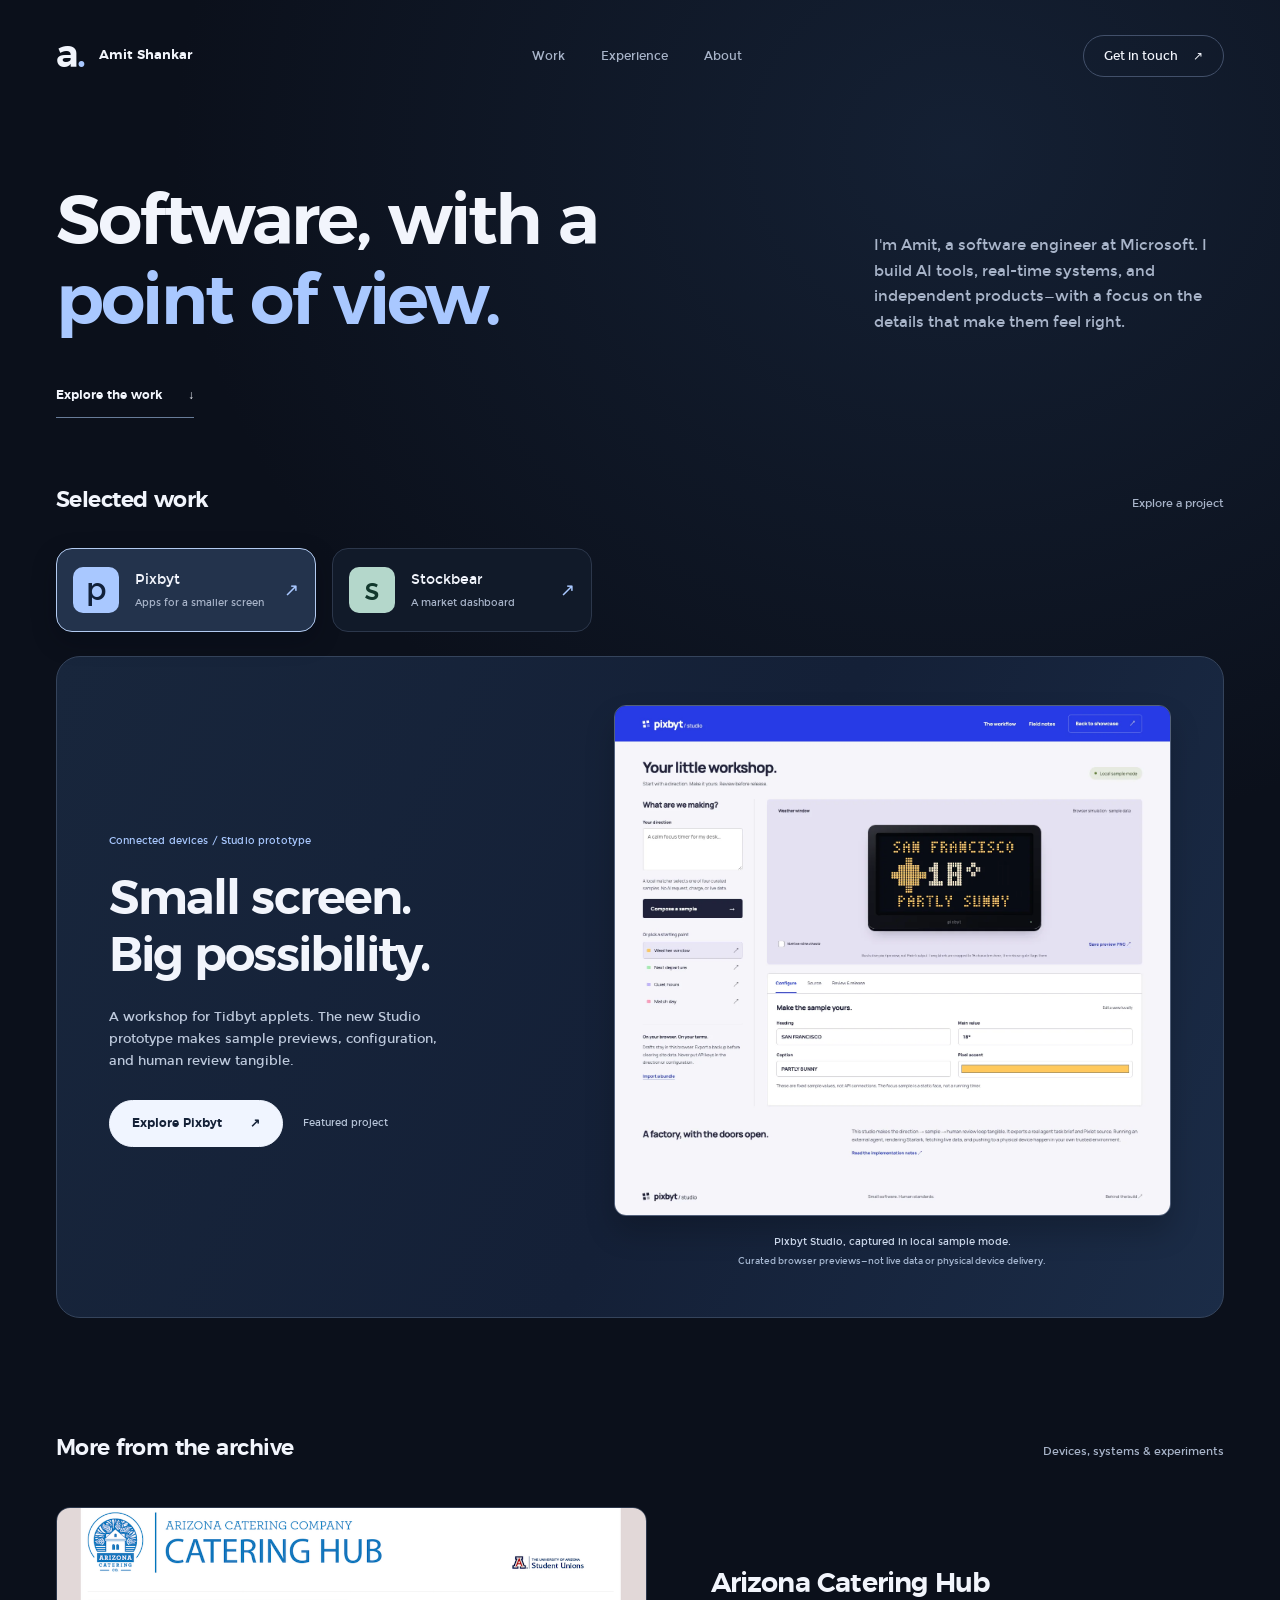
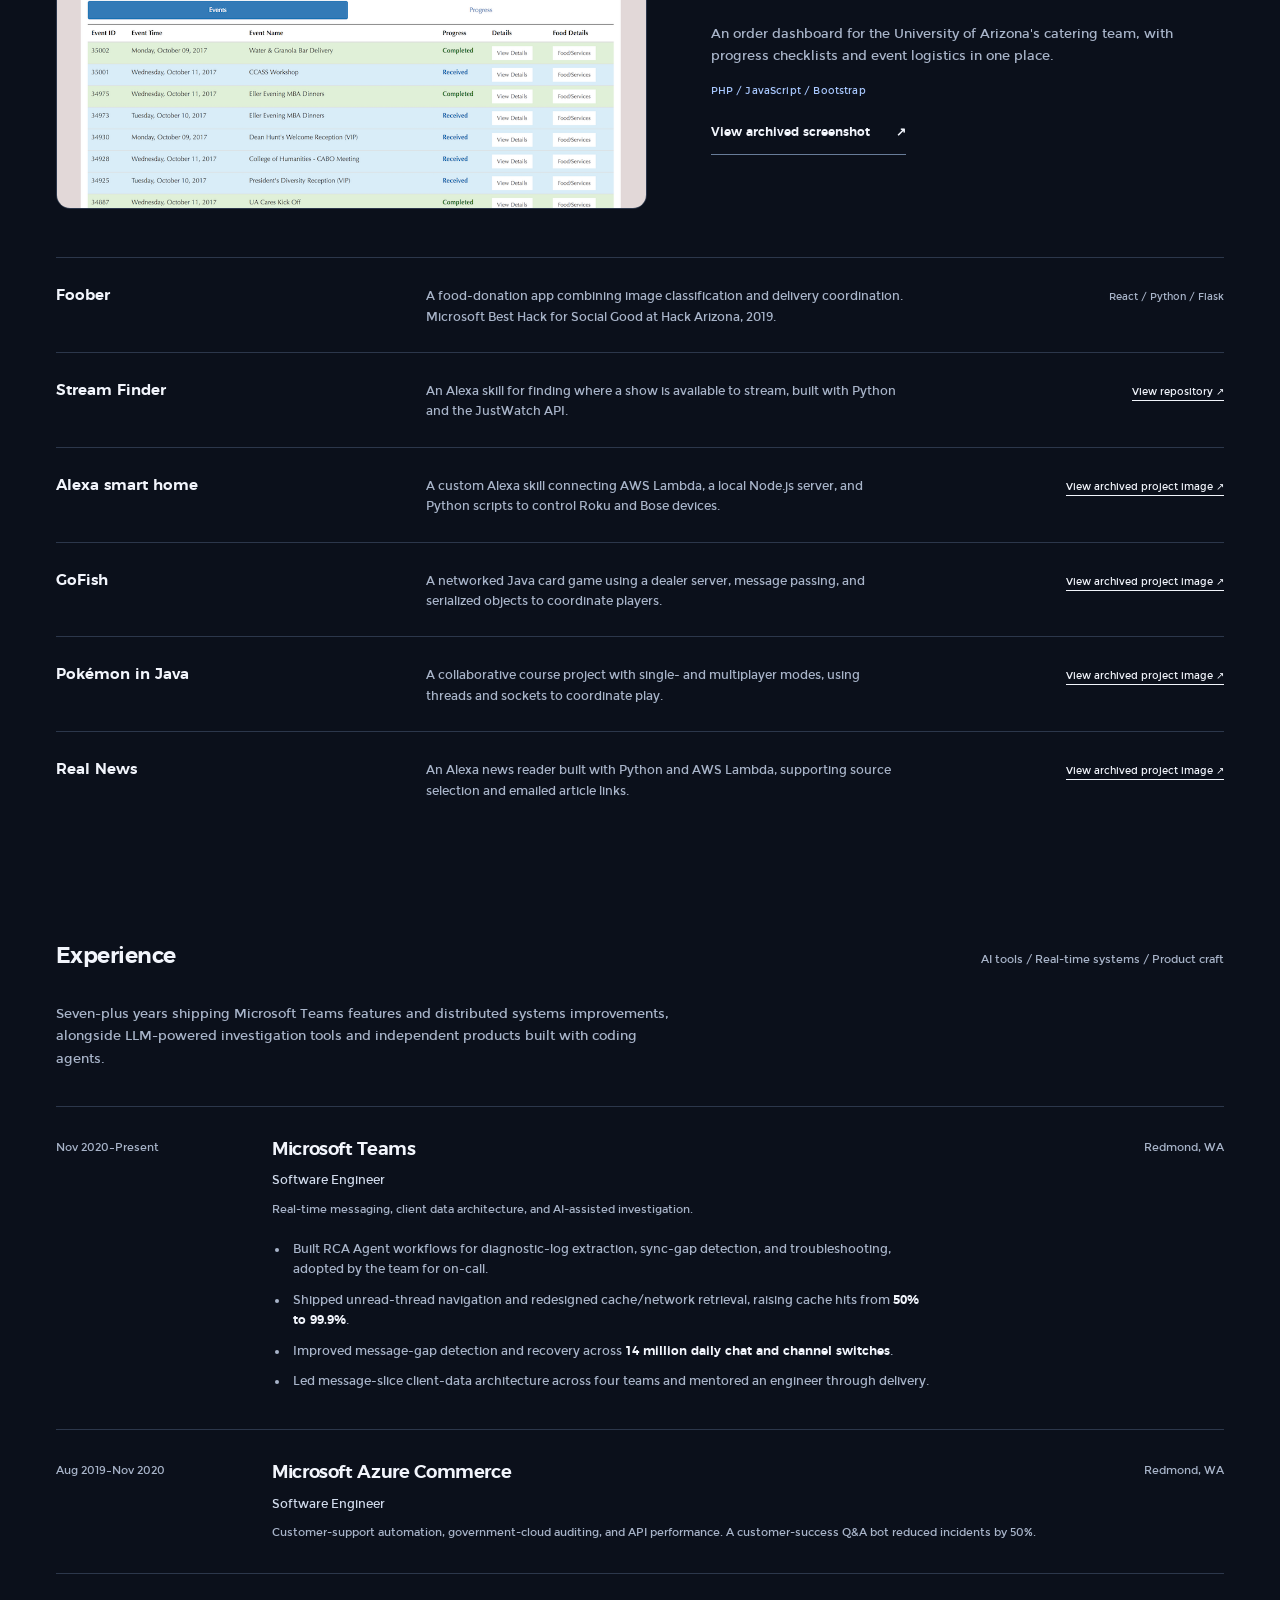
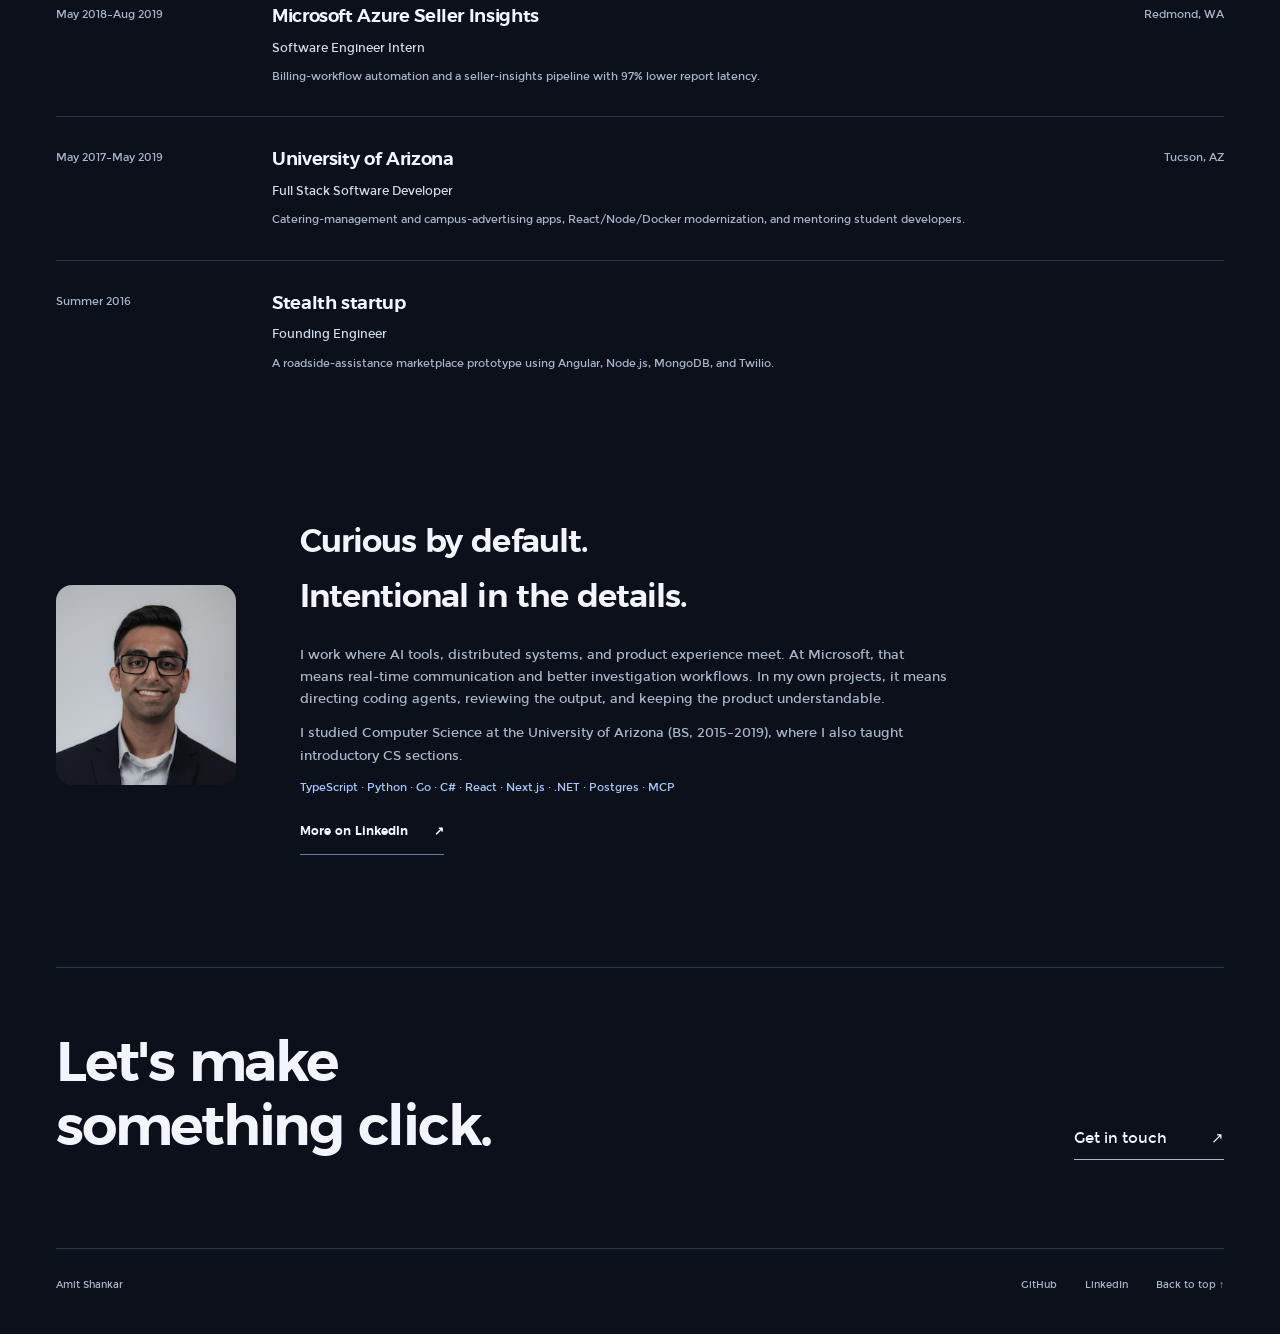
==== index.html @ 16ffee15 "Show authentic Pixbyt Studio prototype captures Co-authored-by: Copilot App <223556219+Copilot@users" ====
<!doctype html>
<html lang="en">
<!--
THESIS: A personal project library, not a wall of résumé claims.
OWN-WORLD: Midnight blue, porcelain type, soft blue depth, and console-like project selection.
STORY: Meet Amit, explore Pixbyt and Stockbear, then discover the earlier work and experience.
FIRST VIEWPORT: Compact navigation, generous introduction, horizontal project selectors, large featured artifact.
FORM: User-pinned minimalist console interface; OuterSignal's product-first clarity, not its assets or claims.
-->
<head>
    <meta charset="utf-8">
    <meta name="viewport" content="width=device-width, initial-scale=1">
    <meta name="theme-color" content="#0b101b">
    <meta name="description" content="Amit Shankar's software portfolio. Explore Pixbyt, Stockbear, and selected projects across web applications, connected devices, and distributed systems.">
    <title>Amit Shankar — Software &amp; selected work</title>
    <link rel="icon" href="favicon.png" type="image/png">
    <link rel="stylesheet" href="css/portfolio.css">
    <script src="js/portfolio.js" defer></script>
</head>
<body>
    <a class="skip-link" href="#main">Skip to content</a>
    <header class="site-header">
        <a class="brand" href="index.html" aria-label="Amit Shankar home"><span class="brand-symbol" aria-hidden="true">a<span>.</span></span><span>Amit Shankar</span></a>
        <nav aria-label="Main navigation">
            <a href="#work">Work</a><a href="#experience">Experience</a><a href="#about">About</a>
        </nav>
        <a class="header-contact" href="mailto:amitarunshankar@gmail.com">Get in touch <span aria-hidden="true">↗</span></a>
    </header>
    <main id="main">
        <section class="intro">
            <div class="intro-heading"><h1>Software, with a<br><span>point of view.</span></h1><p>I'm Amit, a software engineer at Microsoft. I build AI tools, real-time systems, and independent products—with a focus on the details that make them feel right.</p></div>
            <a class="quiet-link" href="#work">Explore the work <span aria-hidden="true">↓</span></a>
        </section>

        <section id="work" class="selected-work" aria-labelledby="work-heading">
            <div class="section-heading"><h2 id="work-heading">Selected work</h2><span>Explore a project</span></div>
            <div class="project-picker" aria-label="Choose a featured project">
                <a class="project-choice selected" href="#pixbyt-feature" data-project="pixbyt-feature"><span class="project-icon pixel-icon" aria-hidden="true">p</span><span>Pixbyt<small>Apps for a smaller screen</small></span><span class="choice-arrow" aria-hidden="true">↗</span></a>
                <a class="project-choice" href="#stockbear-feature" data-project="stockbear-feature"><span class="project-icon stock-icon" aria-hidden="true">s</span><span>Stockbear<small>A market dashboard</small></span><span class="choice-arrow" aria-hidden="true">↗</span></a>
            </div>
            <article id="pixbyt-feature" class="featured-project">
                <div class="feature-copy">
                    <span class="project-category">Connected devices / Studio prototype</span>
                    <h3>Small screen.<br>Big possibility.</h3>
                    <p>A workshop for Tidbyt applets. The new Studio prototype makes sample previews, configuration, and human review tangible.</p>
                    <div class="action-row"><a class="button" href="pixbyt.html">Explore Pixbyt <span aria-hidden="true">↗</span></a><span class="feature-index">Featured project</span></div>
                </div>
                <figure class="product-capture">
                    <a href="images/projects/pixbyt-studio-desktop.webp"><img src="images/projects/pixbyt-studio-desktop.webp" width="1440" height="1319" alt="Pixbyt Studio prototype with curated applet samples, a weather pixel preview, and editable configuration fields"></a>
                    <figcaption>Pixbyt Studio, captured in local sample mode.<span>Curated browser previews—not live data or physical device delivery.</span></figcaption>
                </figure>
            </article>
            <article id="stockbear-feature" class="featured-project stockbear-feature">
                <div class="feature-copy">
                    <span class="project-category">Web application / Finance</span>
                    <h3>A different lens<br>on the market.</h3>
                    <p>A stock dashboard with sortable watchlists, expandable details, and responsive historical charts. Built with TypeScript, Next.js, and React.</p>
                    <div class="action-row"><a class="button" href="stockbear.html">Explore Stockbear <span aria-hidden="true">↗</span></a><span class="feature-index">Project in development</span></div>
                </div>
                <figure class="stock-scene"><div class="stock-emblem" aria-hidden="true">s<span>↗</span></div><figcaption>Stockbear <span>Project identity study, not application UI.</span></figcaption></figure>
            </article>
        </section>

        <section class="earlier-work" aria-labelledby="earlier-heading">
            <div class="section-heading"><h2 id="earlier-heading">More from the archive</h2><span>Devices, systems &amp; experiments</span></div>
            <div class="archive-feature">
                <a class="archive-image" href="images/portfolio/gallery/g-catering.png"><img src="images/portfolio/gallery/g-catering.png" alt="Archived Arizona Catering Hub dashboard showing the order workflow" loading="lazy" width="1050" height="578"></a>
                <div><h3>Arizona Catering Hub</h3><p>An order dashboard for the University of Arizona's catering team, with progress checklists and event logistics in one place.</p><span class="project-category">PHP / JavaScript / Bootstrap</span><a class="quiet-link" href="images/portfolio/gallery/g-catering.png">View archived screenshot <span aria-hidden="true">↗</span></a></div>
            </div>
            <div class="project-list">
                <article><h3>Foober</h3><p>A food-donation app combining image classification and delivery coordination. Microsoft Best Hack for Social Good at Hack Arizona, 2019.</p><span class="archive-stack">React / Python / Flask</span></article>
                <article><h3>Stream Finder</h3><p>An Alexa skill for finding where a show is available to stream, built with Python and the JustWatch API.</p><a href="https://github.com/amitshankar97/StreamFinder">View repository <span aria-hidden="true">↗</span></a></article>
                <article><h3>Alexa smart home</h3><p>A custom Alexa skill connecting AWS Lambda, a local Node.js server, and Python scripts to control Roku and Bose devices.</p><a href="images/portfolio/alexa-project_red@2x.png">View archived project image <span aria-hidden="true">↗</span></a></article>
                <article><h3>GoFish</h3><p>A networked Java card game using a dealer server, message passing, and serialized objects to coordinate players.</p><a href="images/portfolio/goFish.png">View archived project image <span aria-hidden="true">↗</span></a></article>
                <article><h3>Pokémon in Java</h3><p>A collaborative course project with single- and multiplayer modes, using threads and sockets to coordinate play.</p><a href="images/portfolio/gallery/pokemon.png">View archived project image <span aria-hidden="true">↗</span></a></article>
                <article><h3>Real News</h3><p>An Alexa news reader built with Python and AWS Lambda, supporting source selection and emailed article links.</p><a href="images/portfolio/real_news.png">View archived project image <span aria-hidden="true">↗</span></a></article>
            </div>
        </section>

        <section id="experience" class="experience" aria-labelledby="experience-heading">
            <div class="section-heading"><h2 id="experience-heading">Experience</h2><span>AI tools / Real-time systems / Product craft</span></div>
            <p class="section-intro">Seven-plus years shipping Microsoft Teams features and distributed systems improvements, alongside LLM-powered investigation tools and independent products built with coding agents.</p>
            <div class="experience-row"><span>Nov 2020–Present</span><div><h3>Microsoft Teams</h3><p>Software Engineer</p><small>Real-time messaging, client data architecture, and AI-assisted investigation.</small><ul class="impact-list"><li>Built RCA Agent workflows for diagnostic-log extraction, sync-gap detection, and troubleshooting, adopted by the team for on-call.</li><li>Shipped unread-thread navigation and redesigned cache/network retrieval, raising cache hits from <strong>50% to 99.9%</strong>.</li><li>Improved message-gap detection and recovery across <strong>14 million daily chat and channel switches</strong>.</li><li>Led message-slice client-data architecture across four teams and mentored an engineer through delivery.</li></ul></div><span>Redmond, WA</span></div>
            <div class="experience-row"><span>Aug 2019–Nov 2020</span><div><h3>Microsoft Azure Commerce</h3><p>Software Engineer</p><small>Customer-support automation, government-cloud auditing, and API performance. A customer-success Q&amp;A bot reduced incidents by 50%.</small></div><span>Redmond, WA</span></div>
            <div class="experience-row"><span>May 2018–Aug 2019</span><div><h3>Microsoft Azure Seller Insights</h3><p>Software Engineer Intern</p><small>Billing-workflow automation and a seller-insights pipeline with 97% lower report latency.</small></div><span>Redmond, WA</span></div>
            <div class="experience-row"><span>May 2017–May 2019</span><div><h3>University of Arizona</h3><p>Full Stack Software Developer</p><small>Catering-management and campus-advertising apps, React/Node/Docker modernization, and mentoring student developers.</small></div><span>Tucson, AZ</span></div>
            <div class="experience-row"><span>Summer 2016</span><div><h3>Stealth startup</h3><p>Founding Engineer</p><small>A roadside-assistance marketplace prototype using Angular, Node.js, MongoDB, and Twilio.</small></div><span></span></div>
        </section>
        <section id="about" class="about" aria-labelledby="about-heading">
            <img src="images/avatars/amitshankar.png" alt="Amit Shankar" loading="lazy" width="250" height="300">
            <div><h2 id="about-heading">Curious by default.<br>Intentional in the details.</h2><p>I work where AI tools, distributed systems, and product experience meet. At Microsoft, that means real-time communication and better investigation workflows. In my own projects, it means directing coding agents, reviewing the output, and keeping the product understandable.</p><p>I studied Computer Science at the University of Arizona (BS, 2015–2019), where I also taught introductory CS sections.</p><p class="skills">TypeScript · Python · Go · C# · React · Next.js · .NET · Postgres · MCP</p><a class="quiet-link" href="https://www.linkedin.com/in/amit-a-shankar/">More on LinkedIn <span aria-hidden="true">↗</span></a></div>
        </section>
        <section class="contact"><h2>Let's make<br>something click.</h2><a href="mailto:amitarunshankar@gmail.com">Get in touch <span aria-hidden="true">↗</span></a></section>
    </main>
    <footer><span>Amit Shankar</span><div><a href="https://github.com/amitshankar97">GitHub</a><a href="https://www.linkedin.com/in/amit-a-shankar/">LinkedIn</a><a href="#main">Back to top ↑</a></div></footer>
</body>
</html>
---- css/portfolio.css ----
@font-face{font-family:Portfolio;src:url("../fonts/montserrat/montserrat-regular-webfont.woff2") format("woff2");font-weight:400;font-display:swap}
@font-face{font-family:Portfolio;src:url("../fonts/montserrat/montserrat-semibold-webfont.woff2") format("woff2");font-weight:600 900;font-display:swap}
:root{color-scheme:dark;--bg:#0b101b;--surface:#131e30;--text:#f2f5fc;--muted:#a8b4c9;--line:#2c374b;--accent:#a9c8ff;--ease:cubic-bezier(.16,1,.3,1)}
*{box-sizing:border-box}
html{scroll-behavior:smooth;scroll-padding-top:32px}
body{margin:0;color:var(--text);background:var(--bg);font:400 15px/1.7 Portfolio,Arial,sans-serif;-webkit-font-smoothing:antialiased}
body:before{content:"";position:absolute;inset:0 0 auto;height:1000px;z-index:-1;background:radial-gradient(ellipse at 75% 15%,#22385866,transparent 58%);pointer-events:none}
a{color:inherit;text-underline-offset:5px}
button{font:inherit}
a,button{-webkit-tap-highlight-color:transparent}
:focus-visible{outline:2px solid #c1d9ff;outline-offset:6px}
.skip-link{position:fixed;top:-100px;left:20px;z-index:10;background:var(--text);color:var(--bg);padding:12px 20px}
.skip-link:focus{top:12px}
.site-header,main,footer{width:min(1240px,calc(100% - 112px));margin-inline:auto}
.site-header{height:112px;display:flex;align-items:center;justify-content:space-between;gap:32px}
.brand{display:flex;align-items:center;gap:14px;text-decoration:none;font-size:13px;font-weight:600}
.brand-symbol{font-size:38px;line-height:1;letter-spacing:-.04em}
.brand-symbol>span{color:var(--accent)}
nav{display:flex;gap:36px;font-size:12px}
nav a,.header-contact{text-decoration:none}
nav a{color:var(--muted);padding-block:12px}
nav a:hover,nav a[aria-current]{color:var(--text)}
.header-contact{font-size:12px;border:1px solid #42506a;border-radius:30px;padding:10px 20px}
.header-contact span{padding-left:12px}
h1,h2,h3,p,figure{margin:0}
h1,h2,h3{font-weight:600;text-wrap:balance}
h1{font-size:clamp(42px,5.5vw,74px);line-height:1.13;letter-spacing:-.04em}
.intro{padding:72px 0 64px}
.intro-heading{display:flex;align-items:flex-end;justify-content:space-between;gap:60px}
.intro h1 span{color:var(--accent)}
.intro p{max-width:350px;color:var(--muted);font-size:15px;margin-bottom:8px}
.quiet-link{display:inline-flex;align-items:center;gap:26px;font-size:12px;font-weight:600;text-decoration:none;padding-block:12px;border-bottom:1px solid #687c99}
.intro>.quiet-link{margin-top:30px}
.quiet-link:hover{border-color:var(--text)}
.section-heading{display:flex;align-items:baseline;justify-content:space-between;gap:24px;margin-bottom:28px}
.section-heading h2{font-size:22px;letter-spacing:-.025em}
.section-heading>span{font-size:11px;color:var(--muted)}
.project-picker{display:flex;gap:16px;margin-bottom:24px}
.project-choice{display:flex;align-items:center;gap:16px;width:260px;min-height:84px;border:1px solid var(--line);border-radius:16px;padding:12px 16px;text-decoration:none;font-size:14px;background:#111a29;transition:background .3s var(--ease),border-color .3s var(--ease),transform .3s var(--ease)}
.project-choice.selected{border-color:#b3cbf1;background:#23334c;box-shadow:0 9px 24px #02071144}
.project-choice:hover{border-color:#8097b8;transform:translateY(-3px)}
.project-choice small{display:block;color:var(--muted);font-size:10px;margin-top:3px}
.project-icon{height:46px;width:46px;flex-shrink:0;border-radius:10px;display:grid;place-items:center;font-size:31px;line-height:1}
.pixel-icon{background:#a9c8ff;color:#12213a}
.stock-icon{background:#b4d7cb;color:#12382d}
.choice-arrow{margin-left:auto;color:var(--accent);font-size:18px}
.featured-project{display:grid;grid-template-columns:1fr 1.15fr;align-items:center;gap:20px;min-height:450px;padding:48px 52px;background:linear-gradient(115deg,#18263c,#142037 55%,#1b2c47);border:1px solid #35445c;border-radius:24px;overflow:hidden}
.featured-project[hidden]{display:none}
.featured-project+.featured-project{margin-top:24px}
.project-category{font-size:10px;color:var(--accent);letter-spacing:.015em}
.feature-copy h3{font-size:clamp(32px,3.8vw,48px);line-height:1.2;letter-spacing:-.04em;margin:19px 0}
.feature-copy p{font-size:13px;color:#bdc9dc;max-width:350px}
.action-row{display:flex;flex-wrap:wrap;align-items:center;gap:20px;margin-top:28px}
.button{display:inline-flex;align-items:center;justify-content:space-between;gap:28px;background:#f0f5ff;color:#152238;border:1px solid #f0f5ff;border-radius:28px;padding:12px 22px;text-decoration:none;font-size:12px;font-weight:600;transition:background .25s var(--ease),box-shadow .25s var(--ease)}
.button:hover{background:#c9dcff;box-shadow:0 7px 20px #0004}
.feature-index{font-size:10px;color:#b7c5d9}
.product-capture{min-width:0;text-align:center}
.product-capture>a{display:block;border-radius:12px}
.product-capture img{display:block;width:100%;height:auto;border-radius:12px;border:1px solid #53617b;box-shadow:0 16px 30px #0003}
.product-capture figcaption{margin-top:18px}
.case-study-capture{max-width:1100px;margin-inline:auto}
.case-study-capture figcaption{font-size:12px}
.case-study-capture figcaption span{font-size:11px}
.capture-links{display:flex;justify-content:center;flex-wrap:wrap;gap:12px 28px;margin-top:16px;font-size:12px}
.pixel-scene{text-align:center;align-self:stretch;display:flex;flex-direction:column;justify-content:center;align-items:center;min-width:0}
.pixel-device{width:100%;max-width:410px;aspect-ratio:1.95;background:linear-gradient(135deg,#827466,#302d2b 4%,#0b1017 7%,#090d14 94%,#4a4640 96%,#837261);border-radius:17px;padding:18px;position:relative;transform:perspective(1000px) rotateY(-7deg) rotateZ(-3deg);box-shadow:12px 35px 36px #0007}
.pixel-screen{position:relative;height:100%;overflow:hidden;background:#101b35;border-radius:5px;isolation:isolate}
.pixel-screen:after{content:"";position:absolute;inset:0;z-index:5;background-image:radial-gradient(transparent 46%,#050a14 57%);background-size:6px 6px}
.pixel-sun{position:absolute;width:60px;height:60px;border-radius:50%;background:#f9bca1;top:15%;right:18%}
.pixel-mountain{position:absolute;inset:24% -5% -5%;clip-path:polygon(0 100%,0 60%,25% 3%,50% 70%,75% 12%,100% 80%,100% 100%);background:#5b7abc}
.mountain-front{inset:48% -4% -4%;background:#a9c8ff;clip-path:polygon(0 70%,22% 30%,43% 90%,69% 0,100% 68%,100% 100%,0 100%)}
.pixel-word{position:absolute;left:8%;top:12%;color:#e1ebff;font-size:clamp(14px,2.4vw,27px);font-weight:600;letter-spacing:.12em}
.pixel-ground{position:absolute;inset:90% 0 0;background:#c4dfcd}
.device-foot{position:absolute;bottom:-7px;left:18%;right:18%;height:8px;background:#111821;border-radius:0 0 6px 6px}
figcaption{font-size:10px;color:#ccd8eb;margin-top:36px}
figcaption span{display:block;font-size:9px;color:#a8bad4;margin-top:3px}
.stockbear-feature{background:linear-gradient(115deg,#172e30,#14272f 70%,#1a3b3e)}
.stock-scene{text-align:center}
.stock-emblem{font-size:180px;font-weight:600;line-height:1.1;letter-spacing:-.04em;color:#c5e3d8;position:relative;display:inline-block}
.stock-emblem span{font-size:62px;position:absolute;top:10%;right:-50px;color:#91c7c3}
.earlier-work,.experience{padding-top:112px}
.archive-feature{display:grid;grid-template-columns:1.15fr 1fr;gap:64px;align-items:center;margin-top:40px;margin-bottom:48px}
.archive-image{display:block;overflow:hidden;border-radius:14px;background:#202a38;border:1px solid var(--line)}
.archive-image img{display:block;width:100%;height:auto;max-height:300px;object-fit:cover;object-position:top}
.archive-feature h3{font-size:27px;letter-spacing:-.03em}
.archive-feature p{color:var(--muted);font-size:13px;margin:16px 0}
.archive-feature .project-category{display:block}
.archive-feature .quiet-link{margin-top:10px}
.project-list article{display:grid;grid-template-columns:1fr 1.5fr .8fr;gap:40px;align-items:baseline;border-top:1px solid var(--line);padding:25px 0}
.project-list h3{font-size:15px}
.project-list p{color:var(--muted);font-size:12px;max-width:480px}
.project-list a{justify-self:end;font-size:10px}
.archive-stack{font-size:10px;color:var(--muted);justify-self:end}
.section-intro{max-width:620px;color:var(--muted);font-size:13px;margin-bottom:36px}
.experience-row{display:grid;grid-template-columns:180px 1fr 120px;gap:36px;border-top:1px solid var(--line);padding:28px 0}
.experience-row>span{font-size:11px;color:var(--muted);padding-top:4px}
.experience-row>span:last-child{text-align:right}
.experience-row h3{font-size:18px;letter-spacing:-.02em}
.experience-row p{font-size:12px;color:#d0daeb;margin:5px 0}
.experience-row small{font-size:11px;color:var(--muted)}
.impact-list{padding-left:17px;margin:18px 0 0;max-width:660px;color:var(--muted);font-size:12px}
.impact-list li{padding-left:4px;margin:10px 0}
.impact-list strong{color:var(--text);font-weight:600}
.about{display:grid;grid-template-columns:180px 1fr;gap:64px;align-items:center;padding:112px 0}
.about img{width:180px;height:200px;object-fit:cover;border-radius:16px;filter:saturate(.6)}
.about h2{font-size:32px;letter-spacing:-.03em;margin-bottom:20px}
.about p{max-width:650px;font-size:13px;color:var(--muted);margin:12px 0}
.about .skills{color:var(--accent);font-size:11px}
.contact{padding:64px 0 88px;border-top:1px solid var(--line);display:flex;align-items:flex-end;justify-content:space-between;gap:32px}
.contact h2{font-size:clamp(36px,4.4vw,56px);line-height:1.15;letter-spacing:-.04em}
.contact>a{font-size:15px;padding-bottom:8px;text-decoration:none;border-bottom:1px solid var(--muted)}
.contact>a span{padding-left:40px}
footer{display:flex;justify-content:space-between;gap:24px;padding:28px 0 40px;border-top:1px solid var(--line);font-size:10px;color:var(--muted)}
footer>div{display:flex;gap:28px}
footer a{text-decoration:none}
.project-main{max-width:1100px}
.back-link{display:inline-flex;gap:15px;color:var(--muted);font-size:12px;margin:28px 0 42px;text-decoration:none}
.project-hero{padding-bottom:64px}
.project-hero h1{font-size:clamp(48px,7vw,86px);margin-bottom:20px}
.project-hero .lead{max-width:770px;font-size:clamp(19px,2.4vw,27px);line-height:1.5;color:#c4d2e7}
.project-actions{display:flex;align-items:center;flex-wrap:wrap;gap:24px;margin-top:28px}
.project-actions .quiet-link{border:0}
.source-note{font-size:11px;color:var(--muted);margin-top:14px;max-width:650px}
.project-visual{min-height:380px;display:flex;align-items:center;justify-content:center;border-radius:24px;background:linear-gradient(125deg,#20304d,#142034);border:1px solid #35445c;padding:60px 40px}
.project-visual .pixel-scene{width:min(600px,100%);min-height:300px}
.project-visual .pixel-device{max-width:510px}
.project-visual .pixel-word{font-size:32px}
.project-visual .pixel-screen:after{background-size:8px 8px}
.project-visual .pixel-sun{width:80px;height:80px}
.project-body{padding:72px 0 40px}
.story-row{display:grid;grid-template-columns:1fr 1.8fr;gap:64px;padding:36px 0;border-top:1px solid var(--line)}
.story-row h2{font-size:24px;line-height:1.3;letter-spacing:-.025em}
.story-row p{font-size:14px;color:var(--muted);margin-bottom:18px;max-width:700px}
.story-row ul,.story-row ol{padding-left:20px;margin:0;color:var(--muted);font-size:13px}
.story-row li{padding-left:6px;margin-bottom:12px}
.story-row strong{color:var(--text);font-weight:600}
.next-project{border-top:1px solid var(--line);padding:48px 0 64px;display:flex;justify-content:space-between;align-items:center;font-size:12px;color:var(--muted)}
.next-project a{font-size:24px;color:var(--text);text-decoration:none}
@media(prefers-reduced-motion:no-preference){.pixel-device{animation:device-arrive 1.2s var(--ease) both}@keyframes device-arrive{from{transform:perspective(1000px) rotateY(0) rotateZ(0) translateY(14px)}to{transform:perspective(1000px) rotateY(-7deg) rotateZ(-3deg)}}}
@media(max-width:1000px){.site-header,main,footer{width:calc(100% - 64px)}.intro-heading{gap:36px}.intro p{max-width:290px;font-size:13px}.featured-project{padding:36px;grid-template-columns:1fr 1fr}.feature-index{display:none}.pixel-device{padding:12px}.archive-feature{gap:36px}.project-list article{gap:24px}.experience-row{grid-template-columns:145px 1fr 100px;gap:24px}}
@media(max-width:700px){.site-header,main,footer{width:calc(100% - 40px)}.site-header{height:auto;min-height:104px;flex-wrap:wrap;gap:4px 20px;padding:20px 0}.brand{font-size:12px}.brand-symbol{font-size:32px}.header-contact{font-size:10px;padding:8px 12px}.header-contact span{padding-left:4px}nav{order:3;width:100%;gap:28px;font-size:11px;margin-top:8px}.intro{padding:38px 0 48px}.intro-heading{display:block}.intro p{max-width:430px;margin-top:24px;font-size:13px}.intro>.quiet-link{margin-top:18px}.section-heading{gap:16px;margin-bottom:22px}.section-heading h2{font-size:19px}.section-heading>span{font-size:9px;text-align:right}.project-picker{gap:10px}.project-choice{width:50%;gap:10px;padding:10px;min-height:70px;border-radius:12px;font-size:12px}.project-choice small{font-size:8px}.project-icon{width:32px;height:36px;border-radius:7px;font-size:24px}.choice-arrow{display:none}.featured-project{grid-template-columns:1fr;gap:40px;padding:30px 24px;border-radius:18px}.feature-copy h3{font-size:36px;margin-block:15px}.feature-copy p{max-width:460px}.pixel-scene{min-height:200px;padding:10px 5px 0}.pixel-device{width:88%;max-width:350px}.pixel-word{font-size:22px}.pixel-sun{width:50px;height:50px}figcaption{margin-top:28px;font-size:9px}figcaption span{font-size:8px}.action-row{margin-top:22px}.stock-emblem{font-size:140px}.stock-emblem span{font-size:45px;right:-34px}.earlier-work,.experience{padding-top:72px}.archive-feature{grid-template-columns:1fr;gap:25px;margin-top:28px}.archive-feature h3{font-size:23px}.project-list article{grid-template-columns:1fr;gap:10px;padding:24px 0}.project-list a{justify-self:start}.experience-row{grid-template-columns:1fr;gap:8px;padding:24px 0}.experience-row>span:last-child{display:none}.about{grid-template-columns:1fr;gap:28px;padding:72px 0}.about img{width:110px;height:125px;border-radius:12px}.about h2{font-size:28px}.contact{padding:42px 0 56px;display:block}.contact>a{display:inline-block;margin-top:28px}footer{flex-direction:column;gap:16px}footer>div{flex-wrap:wrap;gap:22px}.back-link{margin:20px 0 32px}.project-hero{padding-bottom:36px}.project-hero .lead{font-size:20px}.project-visual{padding:32px 16px;min-height:270px;border-radius:16px}.project-visual .pixel-scene{min-height:200px}.project-visual .pixel-word{font-size:22px}.project-visual .pixel-sun{width:50px;height:50px}.project-visual .pixel-screen:after{background-size:5px 5px}.project-body{padding-top:36px}.story-row{grid-template-columns:1fr;gap:22px;padding:28px 0}.story-row h2{font-size:23px}.story-row p{font-size:13px}.next-project a{font-size:20px}}
@media(prefers-reduced-motion:reduce){html{scroll-behavior:auto}*,*:before,*:after{animation:none!important;transition:none!important}}
@media print{body{background:white;color:black}body:before,.site-header,.project-picker,.pixel-scene,.stock-scene,.contact,footer{display:none}.site-header,main,footer{width:100%}.featured-project,.featured-project[hidden]{display:block;background:white;color:black;border:1px solid #aaa;break-inside:avoid}.feature-copy p,.project-category,.section-intro,.experience-row p,.experience-row small,.experience-row>span,.story-row p,.story-row li,.project-hero .lead{color:#333}.project-list article,.experience-row,.story-row{break-inside:avoid}.earlier-work,.experience,.about{padding-top:32px}.button{background:white;color:black;border:1px solid black}}
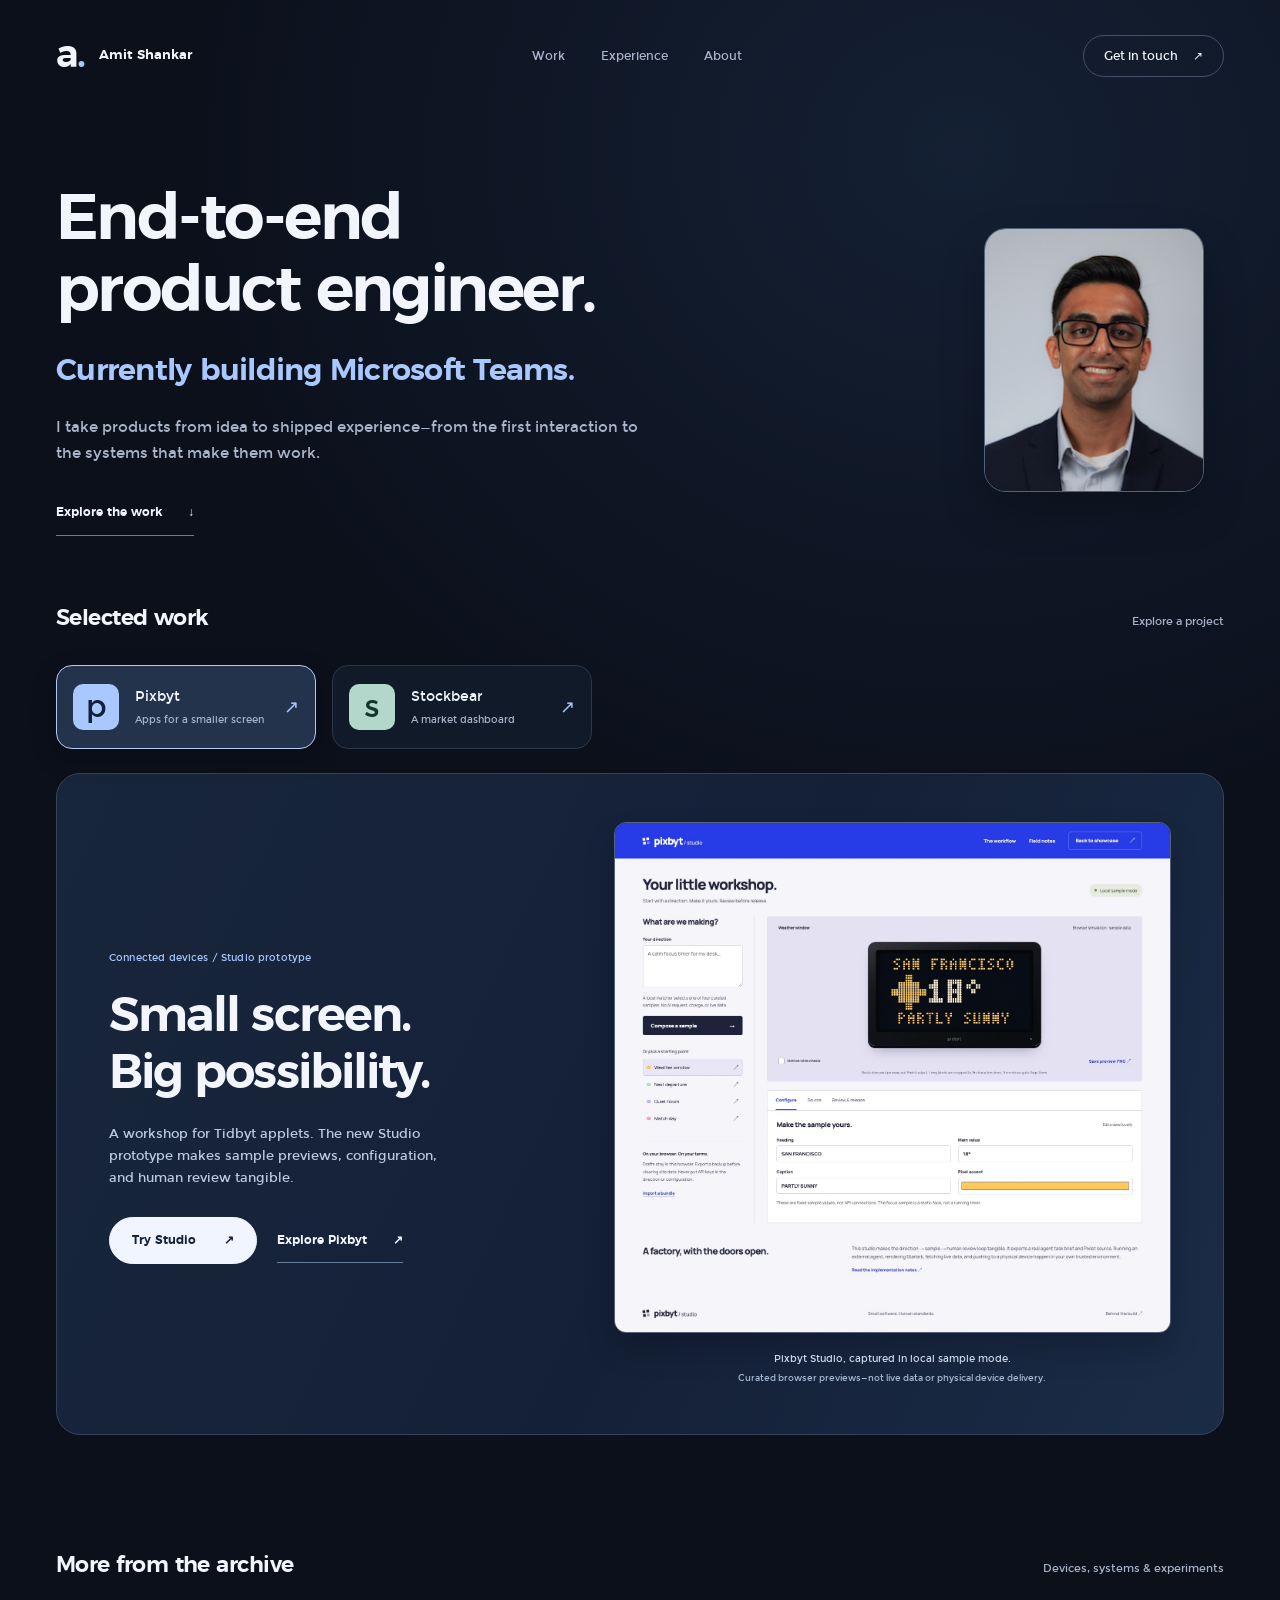
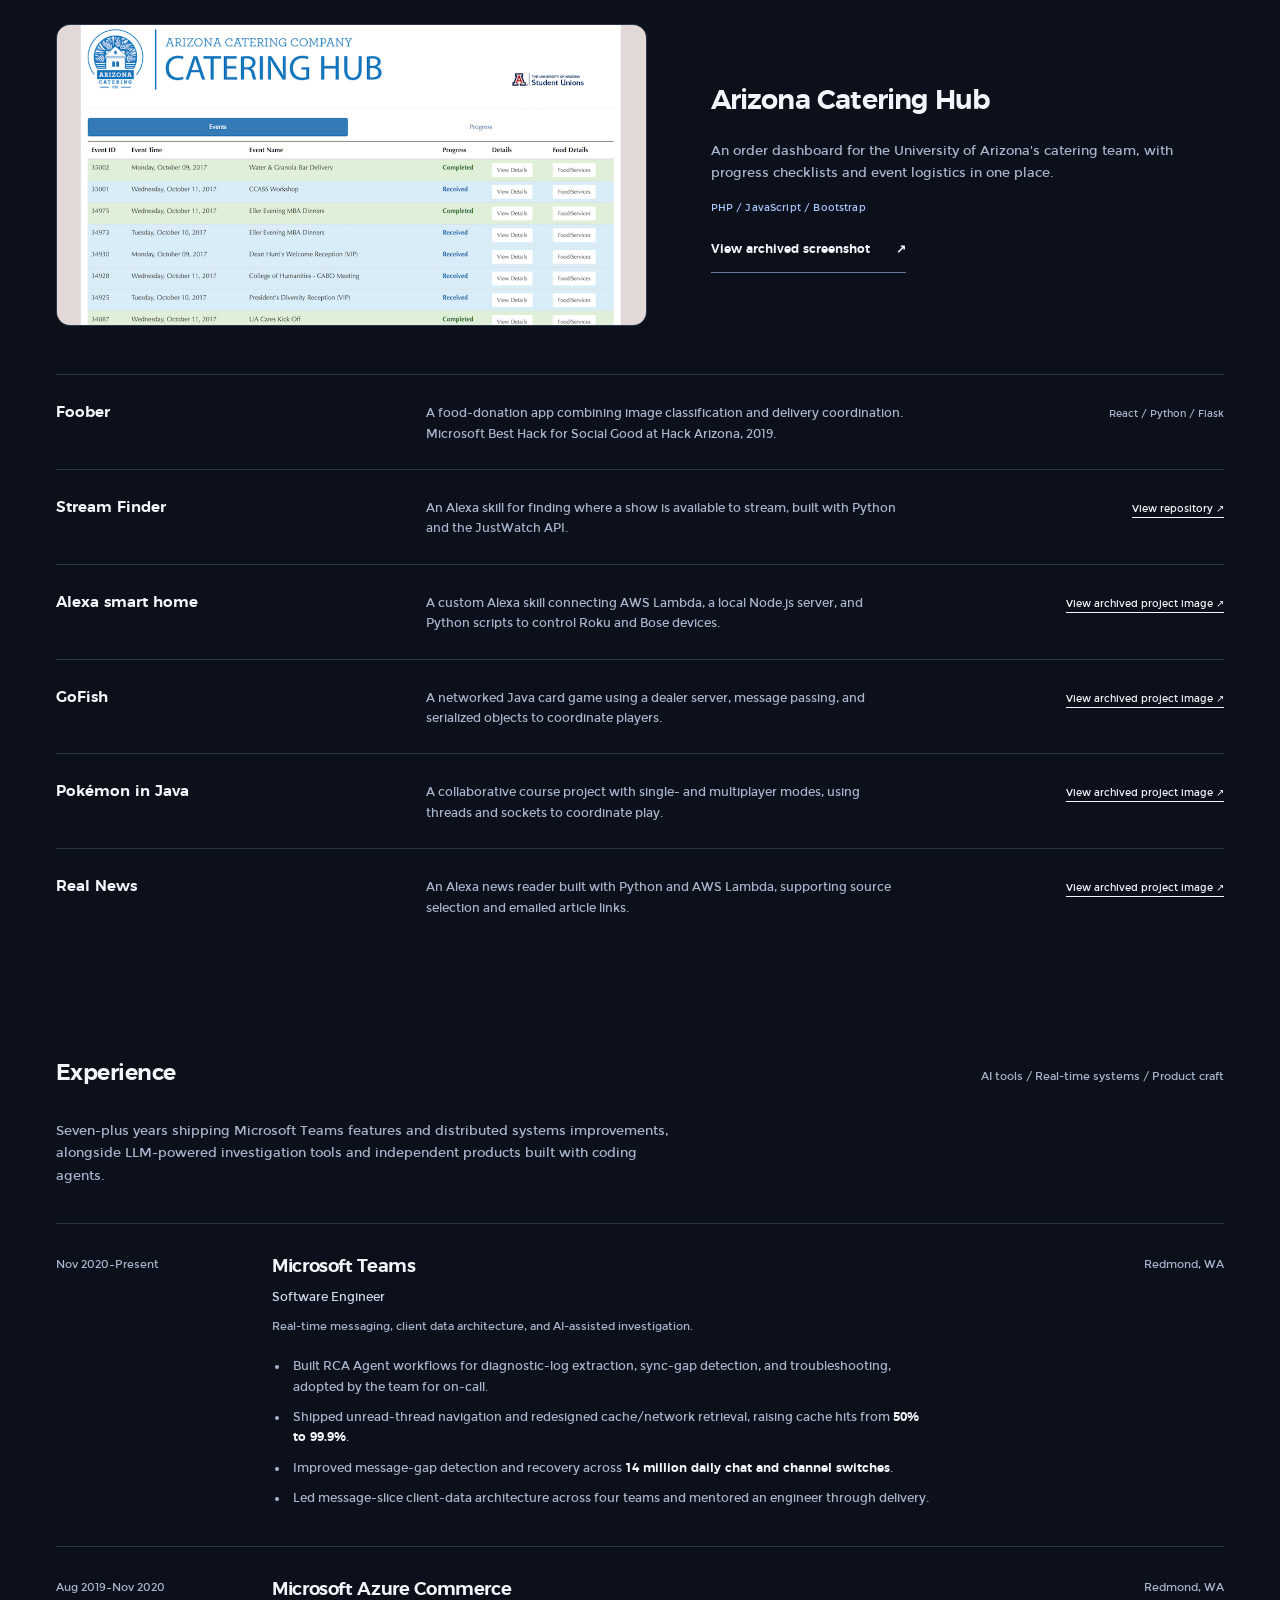
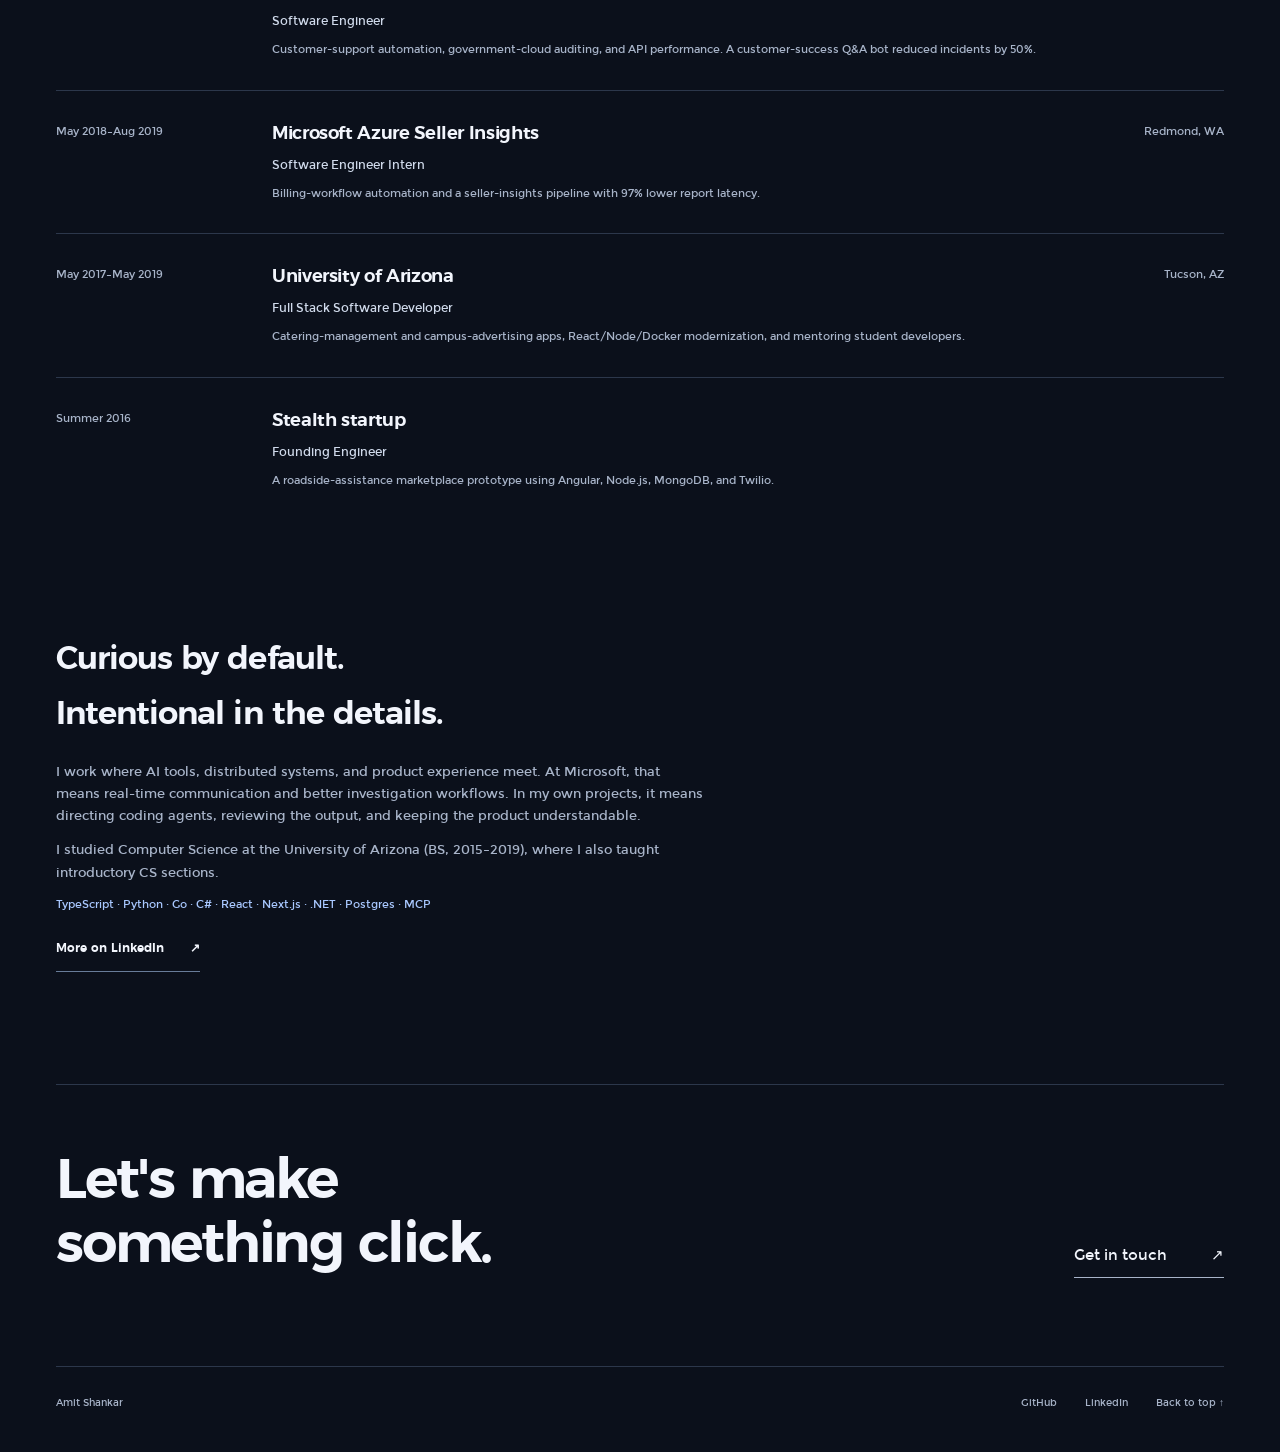
==== commit e6d8e48d: "Refine product engineer introduction and finish portfolio details Co-authored-by: Copilot App <22355" ====
--- a/index.html
+++ b/index.html
@@ -4,16 +4,27 @@
 THESIS: A personal project library, not a wall of résumé claims.
 OWN-WORLD: Midnight blue, porcelain type, soft blue depth, and console-like project selection.
 STORY: Meet Amit, explore Pixbyt and Stockbear, then discover the earlier work and experience.
-FIRST VIEWPORT: Compact navigation, generous introduction, horizontal project selectors, large featured artifact.
+FIRST VIEWPORT: Compact navigation, E2E/Teams positioning with portrait, project selectors, large featured artifact.
 FORM: User-pinned minimalist console interface; OuterSignal's product-first clarity, not its assets or claims.
 -->
 <head>
     <meta charset="utf-8">
     <meta name="viewport" content="width=device-width, initial-scale=1">
     <meta name="theme-color" content="#0b101b">
-    <meta name="description" content="Amit Shankar's software portfolio. Explore Pixbyt, Stockbear, and selected projects across web applications, connected devices, and distributed systems.">
-    <title>Amit Shankar — Software &amp; selected work</title>
-    <link rel="icon" href="favicon.png" type="image/png">
+    <meta name="description" content="Amit Shankar, end-to-end product engineer currently building Microsoft Teams. Explore Pixbyt, Stockbear, and work spanning interfaces, AI tools, and distributed systems.">
+    <title>Amit Shankar — Product engineer, Microsoft Teams</title>
+    <link rel="canonical" href="https://amitshankar97.github.io/">
+    <meta property="og:type" content="website">
+    <meta property="og:site_name" content="Amit Shankar">
+    <meta property="og:title" content="Amit Shankar — Product engineer, Microsoft Teams">
+    <meta property="og:description" content="End-to-end product engineer, currently building Microsoft Teams. From the first interaction to the systems that make it work.">
+    <meta property="og:url" content="https://amitshankar97.github.io/">
+    <meta property="og:image" content="https://amitshankar97.github.io/images/social-preview.png">
+    <meta property="og:image:alt" content="Amit Shankar's portfolio: end-to-end product engineer, currently building Microsoft Teams">
+    <meta name="twitter:card" content="summary_large_image">
+    <link rel="icon" href="favicon.svg" type="image/svg+xml">
+    <link rel="alternate icon" href="favicon.png" type="image/png">
+    <link rel="apple-touch-icon" href="apple-touch-icon.png">
     <link rel="stylesheet" href="css/portfolio.css">
     <script src="js/portfolio.js" defer></script>
 </head>
@@ -28,8 +39,14 @@
     </header>
     <main id="main">
         <section class="intro">
-            <div class="intro-heading"><h1>Software, with a<br><span>point of view.</span></h1><p>I'm Amit, a software engineer at Microsoft. I build AI tools, real-time systems, and independent products—with a focus on the details that make them feel right.</p></div>
-            <a class="quiet-link" href="#work">Explore the work <span aria-hidden="true">↓</span></a>
+            <div class="intro-heading">
+                <div class="intro-copy">
+                    <h1>End-to-end<br>product engineer.<span>Currently building Microsoft Teams.</span></h1>
+                    <p>I take products from idea to shipped experience—from the first interaction to the systems that make them work.</p>
+                    <a class="quiet-link" href="#work">Explore the work <span aria-hidden="true">↓</span></a>
+                </div>
+                <img class="hero-portrait" src="images/avatars/amitshankar.png" alt="Amit Shankar" width="250" height="300" fetchpriority="high">
+            </div>
         </section>
 
         <section id="work" class="selected-work" aria-labelledby="work-heading">
@@ -43,7 +60,7 @@
                     <span class="project-category">Connected devices / Studio prototype</span>
                     <h3>Small screen.<br>Big possibility.</h3>
                     <p>A workshop for Tidbyt applets. The new Studio prototype makes sample previews, configuration, and human review tangible.</p>
-                    <div class="action-row"><a class="button" href="pixbyt.html">Explore Pixbyt <span aria-hidden="true">↗</span></a><span class="feature-index">Featured project</span></div>
+                    <div class="action-row"><a class="button" href="https://pixbyt-studio.vercel.app/">Try Studio <span aria-hidden="true">↗</span></a><a class="quiet-link" href="pixbyt.html">Explore Pixbyt <span aria-hidden="true">↗</span></a></div>
                 </div>
                 <figure class="product-capture">
                     <a href="images/projects/pixbyt-studio-desktop.webp"><img src="images/projects/pixbyt-studio-desktop.webp" width="1440" height="1319" alt="Pixbyt Studio prototype with curated applet samples, a weather pixel preview, and editable configuration fields"></a>
@@ -87,7 +104,6 @@
             <div class="experience-row"><span>Summer 2016</span><div><h3>Stealth startup</h3><p>Founding Engineer</p><small>A roadside-assistance marketplace prototype using Angular, Node.js, MongoDB, and Twilio.</small></div><span></span></div>
         </section>
         <section id="about" class="about" aria-labelledby="about-heading">
-            <img src="images/avatars/amitshankar.png" alt="Amit Shankar" loading="lazy" width="250" height="300">
             <div><h2 id="about-heading">Curious by default.<br>Intentional in the details.</h2><p>I work where AI tools, distributed systems, and product experience meet. At Microsoft, that means real-time communication and better investigation workflows. In my own projects, it means directing coding agents, reviewing the output, and keeping the product understandable.</p><p>I studied Computer Science at the University of Arizona (BS, 2015–2019), where I also taught introductory CS sections.</p><p class="skills">TypeScript · Python · Go · C# · React · Next.js · .NET · Postgres · MCP</p><a class="quiet-link" href="https://www.linkedin.com/in/amit-a-shankar/">More on LinkedIn <span aria-hidden="true">↗</span></a></div>
         </section>
         <section class="contact"><h2>Let's make<br>something click.</h2><a href="mailto:amitarunshankar@gmail.com">Get in touch <span aria-hidden="true">↗</span></a></section>
--- a/css/portfolio.css
+++ b/css/portfolio.css
@@ -26,11 +26,13 @@
 h1,h2,h3{font-weight:600;text-wrap:balance}
 h1{font-size:clamp(42px,5.5vw,74px);line-height:1.13;letter-spacing:-.04em}
 .intro{padding:72px 0 64px}
-.intro-heading{display:flex;align-items:flex-end;justify-content:space-between;gap:60px}
-.intro h1 span{color:var(--accent)}
-.intro p{max-width:350px;color:var(--muted);font-size:15px;margin-bottom:8px}
+.intro-heading{display:grid;grid-template-columns:1fr 240px;align-items:center;gap:64px}
+.intro h1{font-size:clamp(40px,5vw,68px)}
+.intro h1 span{display:block;color:var(--accent);font-size:clamp(22px,2.4vw,30px);line-height:1.35;letter-spacing:-.025em;margin-top:22px}
+.intro p{max-width:590px;color:var(--muted);font-size:15px;margin-top:24px}
+.hero-portrait{display:block;width:220px;height:264px;object-fit:cover;border-radius:22px;border:1px solid #53617b;box-shadow:0 20px 40px #0004}
 .quiet-link{display:inline-flex;align-items:center;gap:26px;font-size:12px;font-weight:600;text-decoration:none;padding-block:12px;border-bottom:1px solid #687c99}
-.intro>.quiet-link{margin-top:30px}
+.intro .quiet-link{margin-top:24px}
 .quiet-link:hover{border-color:var(--text)}
 .section-heading{display:flex;align-items:baseline;justify-content:space-between;gap:24px;margin-bottom:28px}
 .section-heading h2{font-size:22px;letter-spacing:-.025em}
@@ -101,7 +103,7 @@
 .impact-list{padding-left:17px;margin:18px 0 0;max-width:660px;color:var(--muted);font-size:12px}
 .impact-list li{padding-left:4px;margin:10px 0}
 .impact-list strong{color:var(--text);font-weight:600}
-.about{display:grid;grid-template-columns:180px 1fr;gap:64px;align-items:center;padding:112px 0}
+.about{padding:112px 0}
 .about img{width:180px;height:200px;object-fit:cover;border-radius:16px;filter:saturate(.6)}
 .about h2{font-size:32px;letter-spacing:-.03em;margin-bottom:20px}
 .about p{max-width:650px;font-size:13px;color:var(--muted);margin:12px 0}
@@ -140,4 +142,6 @@
 @media(max-width:1000px){.site-header,main,footer{width:calc(100% - 64px)}.intro-heading{gap:36px}.intro p{max-width:290px;font-size:13px}.featured-project{padding:36px;grid-template-columns:1fr 1fr}.feature-index{display:none}.pixel-device{padding:12px}.archive-feature{gap:36px}.project-list article{gap:24px}.experience-row{grid-template-columns:145px 1fr 100px;gap:24px}}
 @media(max-width:700px){.site-header,main,footer{width:calc(100% - 40px)}.site-header{height:auto;min-height:104px;flex-wrap:wrap;gap:4px 20px;padding:20px 0}.brand{font-size:12px}.brand-symbol{font-size:32px}.header-contact{font-size:10px;padding:8px 12px}.header-contact span{padding-left:4px}nav{order:3;width:100%;gap:28px;font-size:11px;margin-top:8px}.intro{padding:38px 0 48px}.intro-heading{display:block}.intro p{max-width:430px;margin-top:24px;font-size:13px}.intro>.quiet-link{margin-top:18px}.section-heading{gap:16px;margin-bottom:22px}.section-heading h2{font-size:19px}.section-heading>span{font-size:9px;text-align:right}.project-picker{gap:10px}.project-choice{width:50%;gap:10px;padding:10px;min-height:70px;border-radius:12px;font-size:12px}.project-choice small{font-size:8px}.project-icon{width:32px;height:36px;border-radius:7px;font-size:24px}.choice-arrow{display:none}.featured-project{grid-template-columns:1fr;gap:40px;padding:30px 24px;border-radius:18px}.feature-copy h3{font-size:36px;margin-block:15px}.feature-copy p{max-width:460px}.pixel-scene{min-height:200px;padding:10px 5px 0}.pixel-device{width:88%;max-width:350px}.pixel-word{font-size:22px}.pixel-sun{width:50px;height:50px}figcaption{margin-top:28px;font-size:9px}figcaption span{font-size:8px}.action-row{margin-top:22px}.stock-emblem{font-size:140px}.stock-emblem span{font-size:45px;right:-34px}.earlier-work,.experience{padding-top:72px}.archive-feature{grid-template-columns:1fr;gap:25px;margin-top:28px}.archive-feature h3{font-size:23px}.project-list article{grid-template-columns:1fr;gap:10px;padding:24px 0}.project-list a{justify-self:start}.experience-row{grid-template-columns:1fr;gap:8px;padding:24px 0}.experience-row>span:last-child{display:none}.about{grid-template-columns:1fr;gap:28px;padding:72px 0}.about img{width:110px;height:125px;border-radius:12px}.about h2{font-size:28px}.contact{padding:42px 0 56px;display:block}.contact>a{display:inline-block;margin-top:28px}footer{flex-direction:column;gap:16px}footer>div{flex-wrap:wrap;gap:22px}.back-link{margin:20px 0 32px}.project-hero{padding-bottom:36px}.project-hero .lead{font-size:20px}.project-visual{padding:32px 16px;min-height:270px;border-radius:16px}.project-visual .pixel-scene{min-height:200px}.project-visual .pixel-word{font-size:22px}.project-visual .pixel-sun{width:50px;height:50px}.project-visual .pixel-screen:after{background-size:5px 5px}.project-body{padding-top:36px}.story-row{grid-template-columns:1fr;gap:22px;padding:28px 0}.story-row h2{font-size:23px}.story-row p{font-size:13px}.next-project a{font-size:20px}}
 @media(prefers-reduced-motion:reduce){html{scroll-behavior:auto}*,*:before,*:after{animation:none!important;transition:none!important}}
+@media(max-width:1000px){.intro-heading{grid-template-columns:1fr 200px}.hero-portrait{width:180px;height:216px}.intro p{max-width:560px}}
+@media(max-width:700px){.intro-heading{display:flex;flex-direction:column;align-items:flex-start;gap:28px}.hero-portrait{order:-1;width:100px;height:120px;border-radius:12px}.intro h1{font-size:40px}.intro h1 span{font-size:22px;max-width:350px}.intro p{max-width:430px}.intro .quiet-link{margin-top:18px}}
 @media print{body{background:white;color:black}body:before,.site-header,.project-picker,.pixel-scene,.stock-scene,.contact,footer{display:none}.site-header,main,footer{width:100%}.featured-project,.featured-project[hidden]{display:block;background:white;color:black;border:1px solid #aaa;break-inside:avoid}.feature-copy p,.project-category,.section-intro,.experience-row p,.experience-row small,.experience-row>span,.story-row p,.story-row li,.project-hero .lead{color:#333}.project-list article,.experience-row,.story-row{break-inside:avoid}.earlier-work,.experience,.about{padding-top:32px}.button{background:white;color:black;border:1px solid black}}
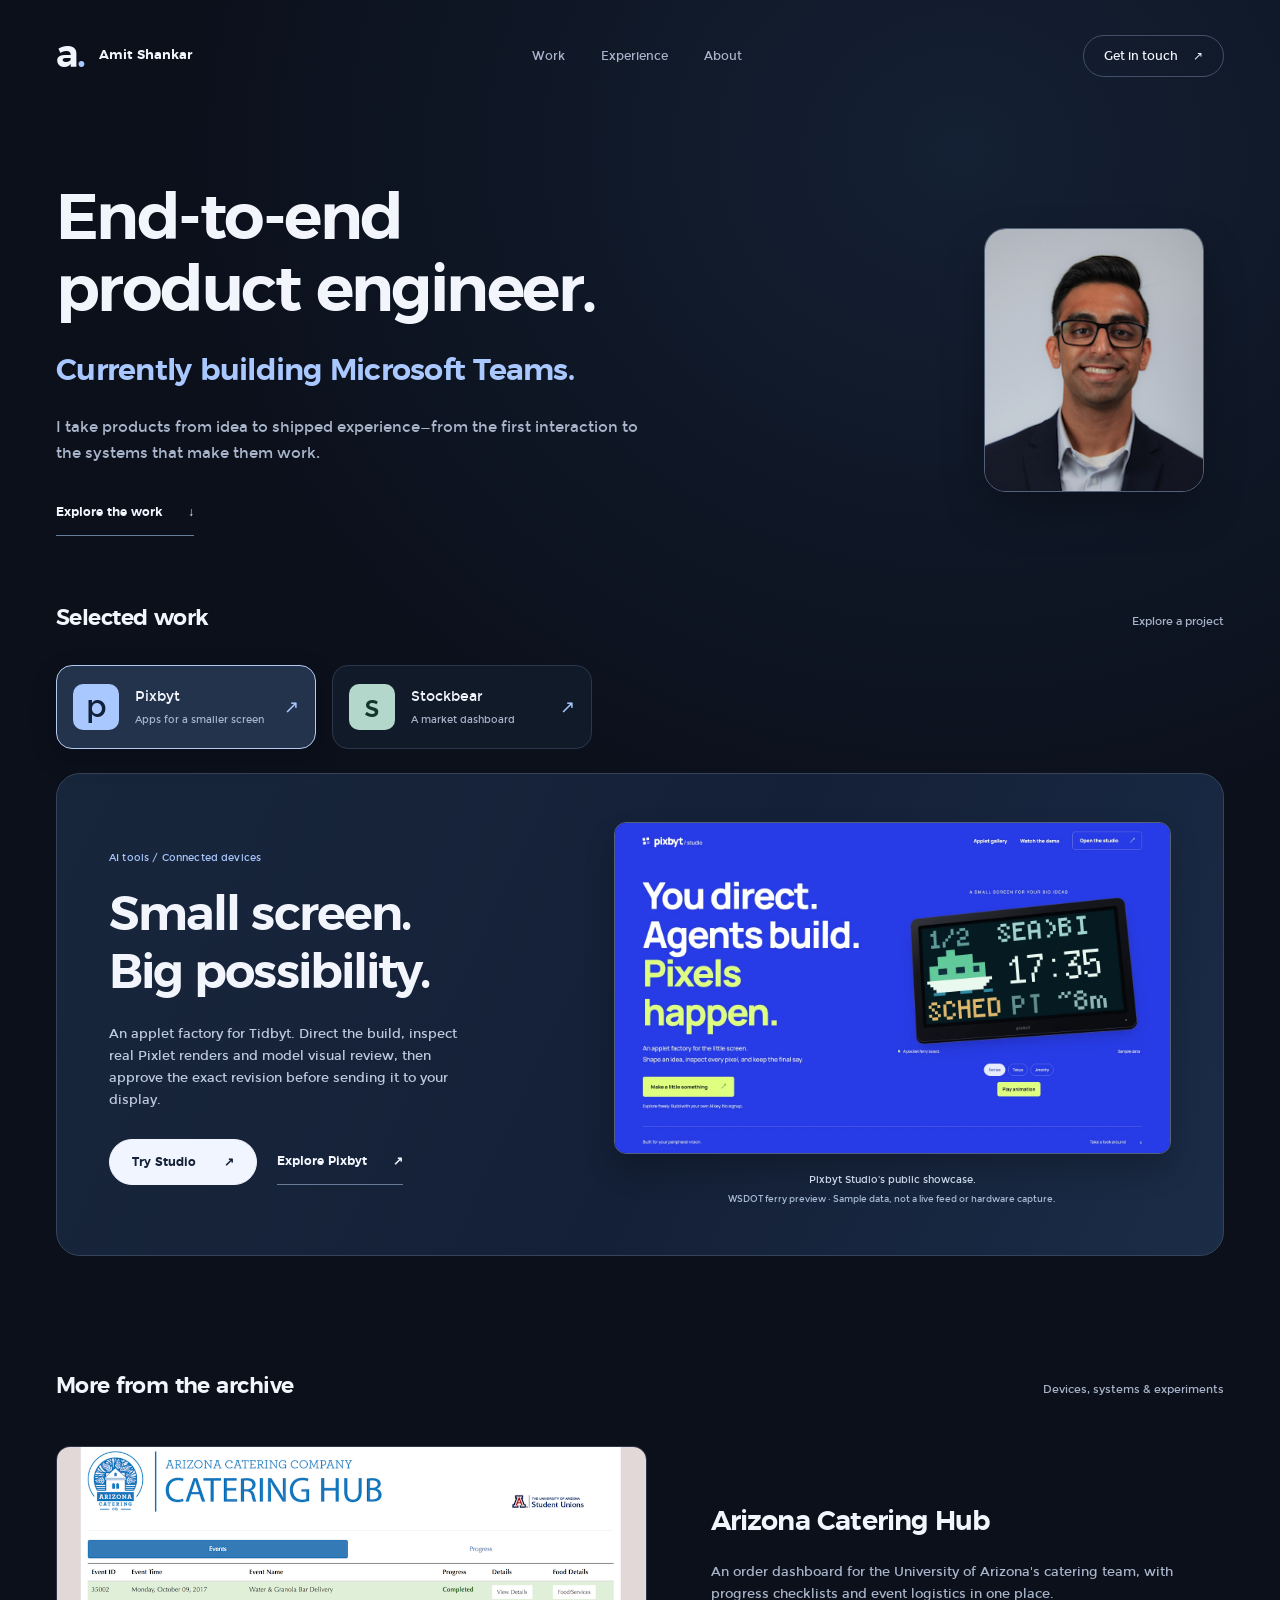
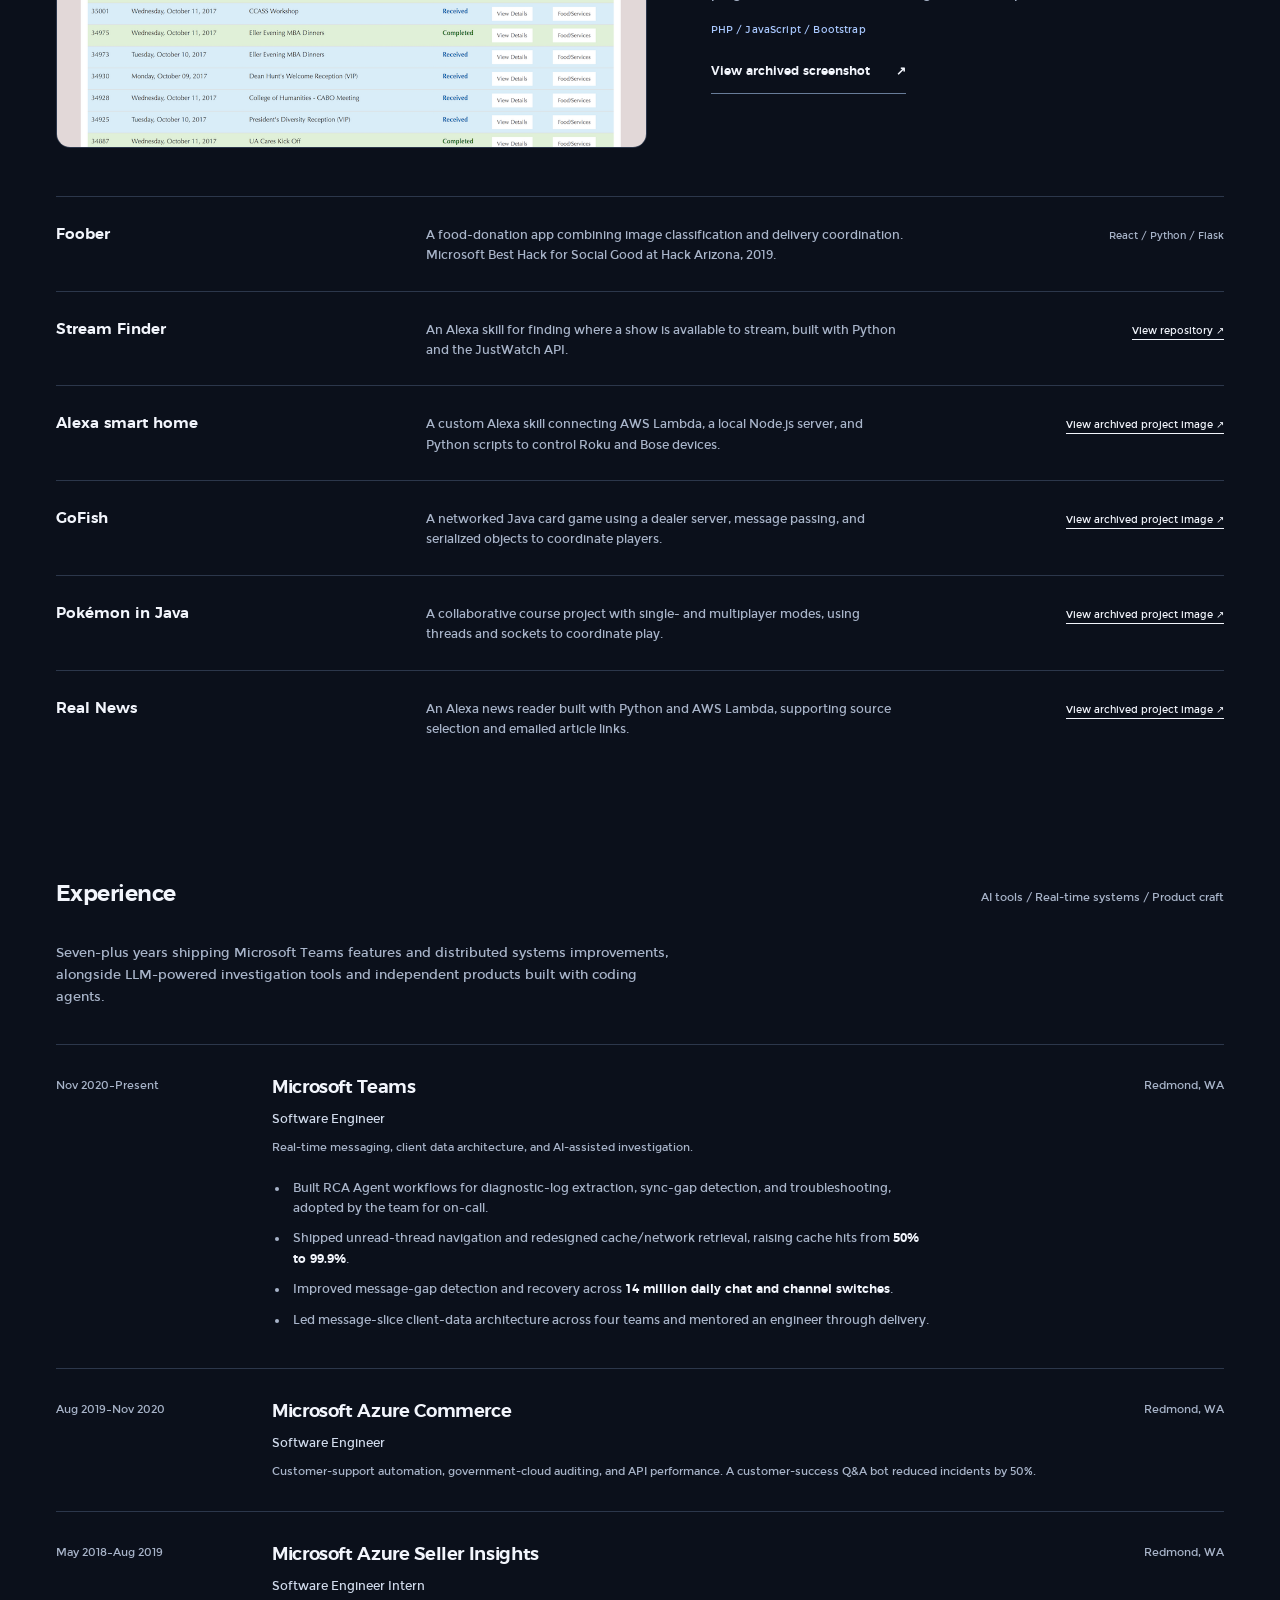
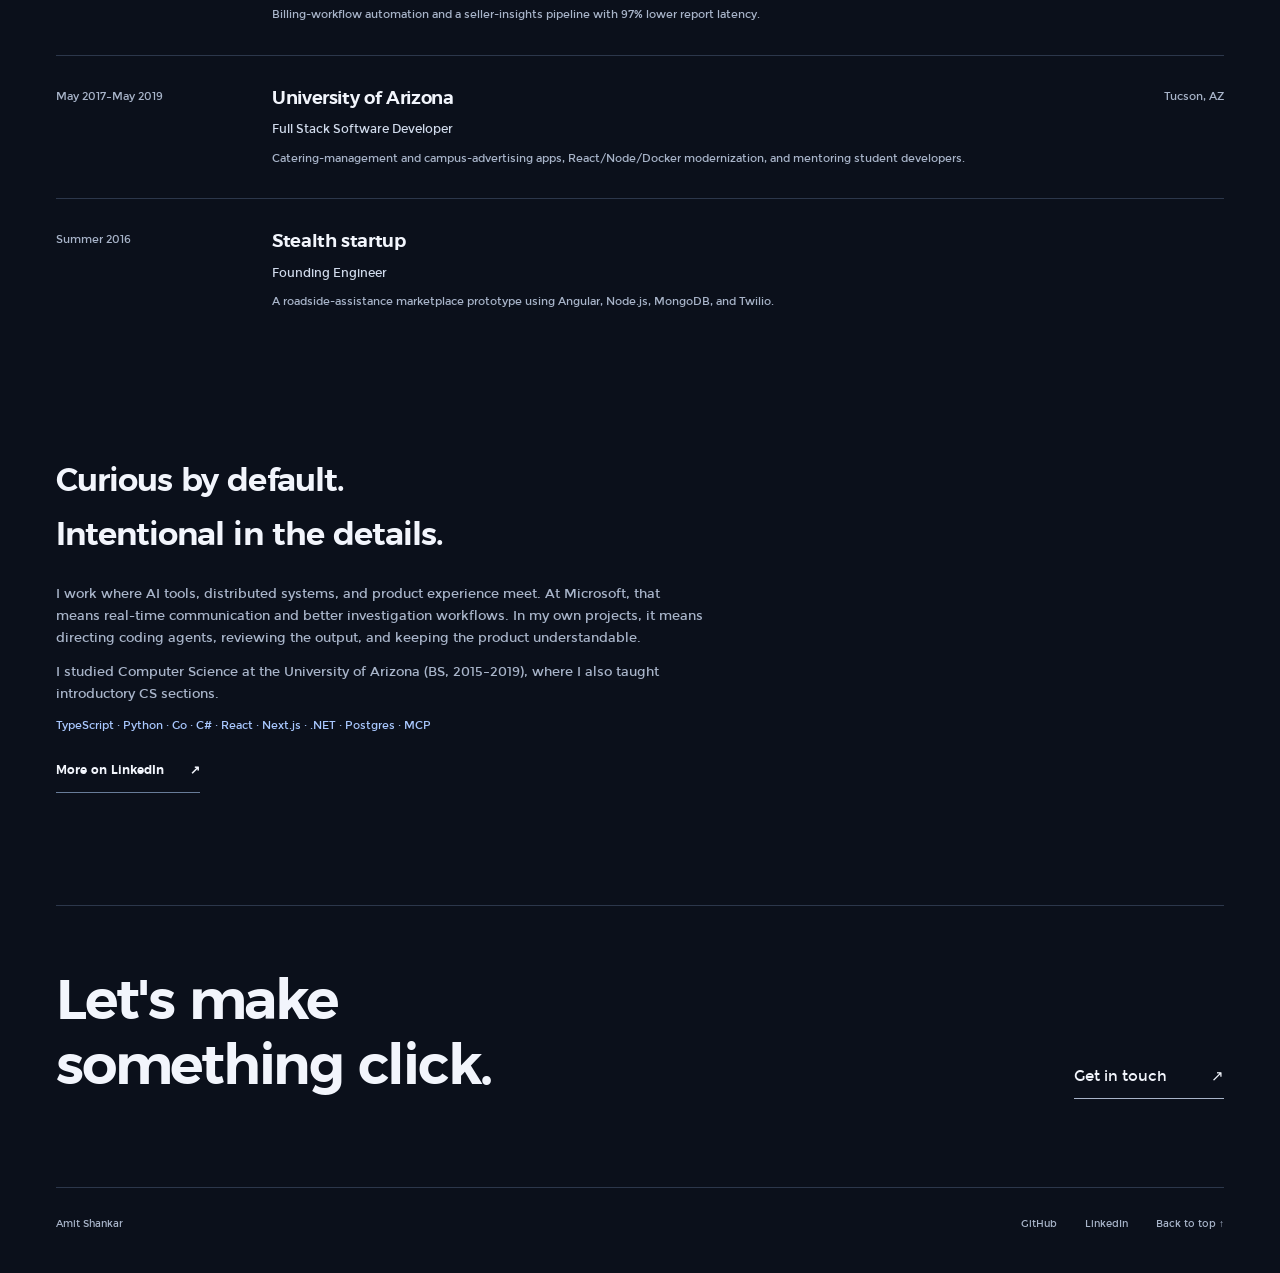
==== commit 711bfac9: "Refresh Pixbyt case study for shipped applet factory Co-authored-by: Copilot App <223556219+Copilot@" ====
--- a/index.html
+++ b/index.html
@@ -57,24 +57,25 @@
             </div>
             <article id="pixbyt-feature" class="featured-project">
                 <div class="feature-copy">
-                    <span class="project-category">Connected devices / Studio prototype</span>
+                    <span class="project-category">AI tools / Connected devices</span>
                     <h3>Small screen.<br>Big possibility.</h3>
-                    <p>A workshop for Tidbyt applets. The new Studio prototype makes sample previews, configuration, and human review tangible.</p>
+                    <p>An applet factory for Tidbyt. Direct the build, inspect real Pixlet renders and model visual review, then approve the exact revision before sending it to your display.</p>
                     <div class="action-row"><a class="button" href="https://pixbyt-studio.vercel.app/">Try Studio <span aria-hidden="true">↗</span></a><a class="quiet-link" href="pixbyt.html">Explore Pixbyt <span aria-hidden="true">↗</span></a></div>
                 </div>
                 <figure class="product-capture">
-                    <a href="images/projects/pixbyt-studio-desktop.webp"><img src="images/projects/pixbyt-studio-desktop.webp" width="1440" height="1319" alt="Pixbyt Studio prototype with curated applet samples, a weather pixel preview, and editable configuration fields"></a>
-                    <figcaption>Pixbyt Studio, captured in local sample mode.<span>Curated browser previews—not live data or physical device delivery.</span></figcaption>
+                    <a href="images/projects/pixbyt-studio-desktop.webp"><img src="images/projects/pixbyt-studio-desktop.webp" width="1440" height="856" alt="Pixbyt Studio's public showcase with a rendered WSDOT ferry applet, sample-data label, and animation controls"></a>
+                    <figcaption>Pixbyt Studio's public showcase.<span>WSDOT ferry preview · Sample data, not a live feed or hardware capture.</span></figcaption>
                 </figure>
             </article>
             <article id="stockbear-feature" class="featured-project stockbear-feature">
                 <div class="feature-copy">
                     <span class="project-category">Web application / Finance</span>
                     <h3>A different lens<br>on the market.</h3>
-                    <p>A stock dashboard with sortable watchlists, expandable details, and responsive historical charts. Built with TypeScript, Next.js, and React.</p>
-                    <div class="action-row"><a class="button" href="stockbear.html">Explore Stockbear <span aria-hidden="true">↗</span></a><span class="feature-index">Project in development</span></div>
+                    <p>A stock dashboard with watchlists, interactive charts, and SPY comparisons. Built with TypeScript, Next.js, and React.</p>
+                    <p class="demo-disclosure">Synthetic demo — not market data or investment advice.</p>
+                    <div class="action-row"><a class="button" href="https://stockbear.vercel.app/">Try synthetic demo <span aria-hidden="true">↗</span></a><a class="quiet-link" href="stockbear.html">Explore Stockbear <span aria-hidden="true">↗</span></a></div>
                 </div>
-                <figure class="stock-scene"><div class="stock-emblem" aria-hidden="true">s<span>↗</span></div><figcaption>Stockbear <span>Project identity study, not application UI.</span></figcaption></figure>
+                <figure class="product-capture"><a href="images/projects/stockbear-desktop.webp"><img src="images/projects/stockbear-desktop.webp" width="1440" height="1644" loading="lazy" alt="Stockbear production demo showing a generated AAPL price chart, SPY comparison control, return, volatility, and drawdown"></a><figcaption>Actual public Stockbear interface.<span>Synthetic demo — not market data or investment advice.</span></figcaption></figure>
             </article>
         </section>
 
--- a/css/portfolio.css
+++ b/css/portfolio.css
@@ -123,6 +123,8 @@
 .project-actions{display:flex;align-items:center;flex-wrap:wrap;gap:24px;margin-top:28px}
 .project-actions .quiet-link{border:0}
 .source-note{font-size:11px;color:var(--muted);margin-top:14px;max-width:650px}
+.demo-disclosure{font-size:13px;font-weight:600;color:var(--accent);margin-top:20px;max-width:650px}
+.feature-copy p.demo-disclosure{color:var(--text);font-size:12px}
 .project-visual{min-height:380px;display:flex;align-items:center;justify-content:center;border-radius:24px;background:linear-gradient(125deg,#20304d,#142034);border:1px solid #35445c;padding:60px 40px}
 .project-visual .pixel-scene{width:min(600px,100%);min-height:300px}
 .project-visual .pixel-device{max-width:510px}
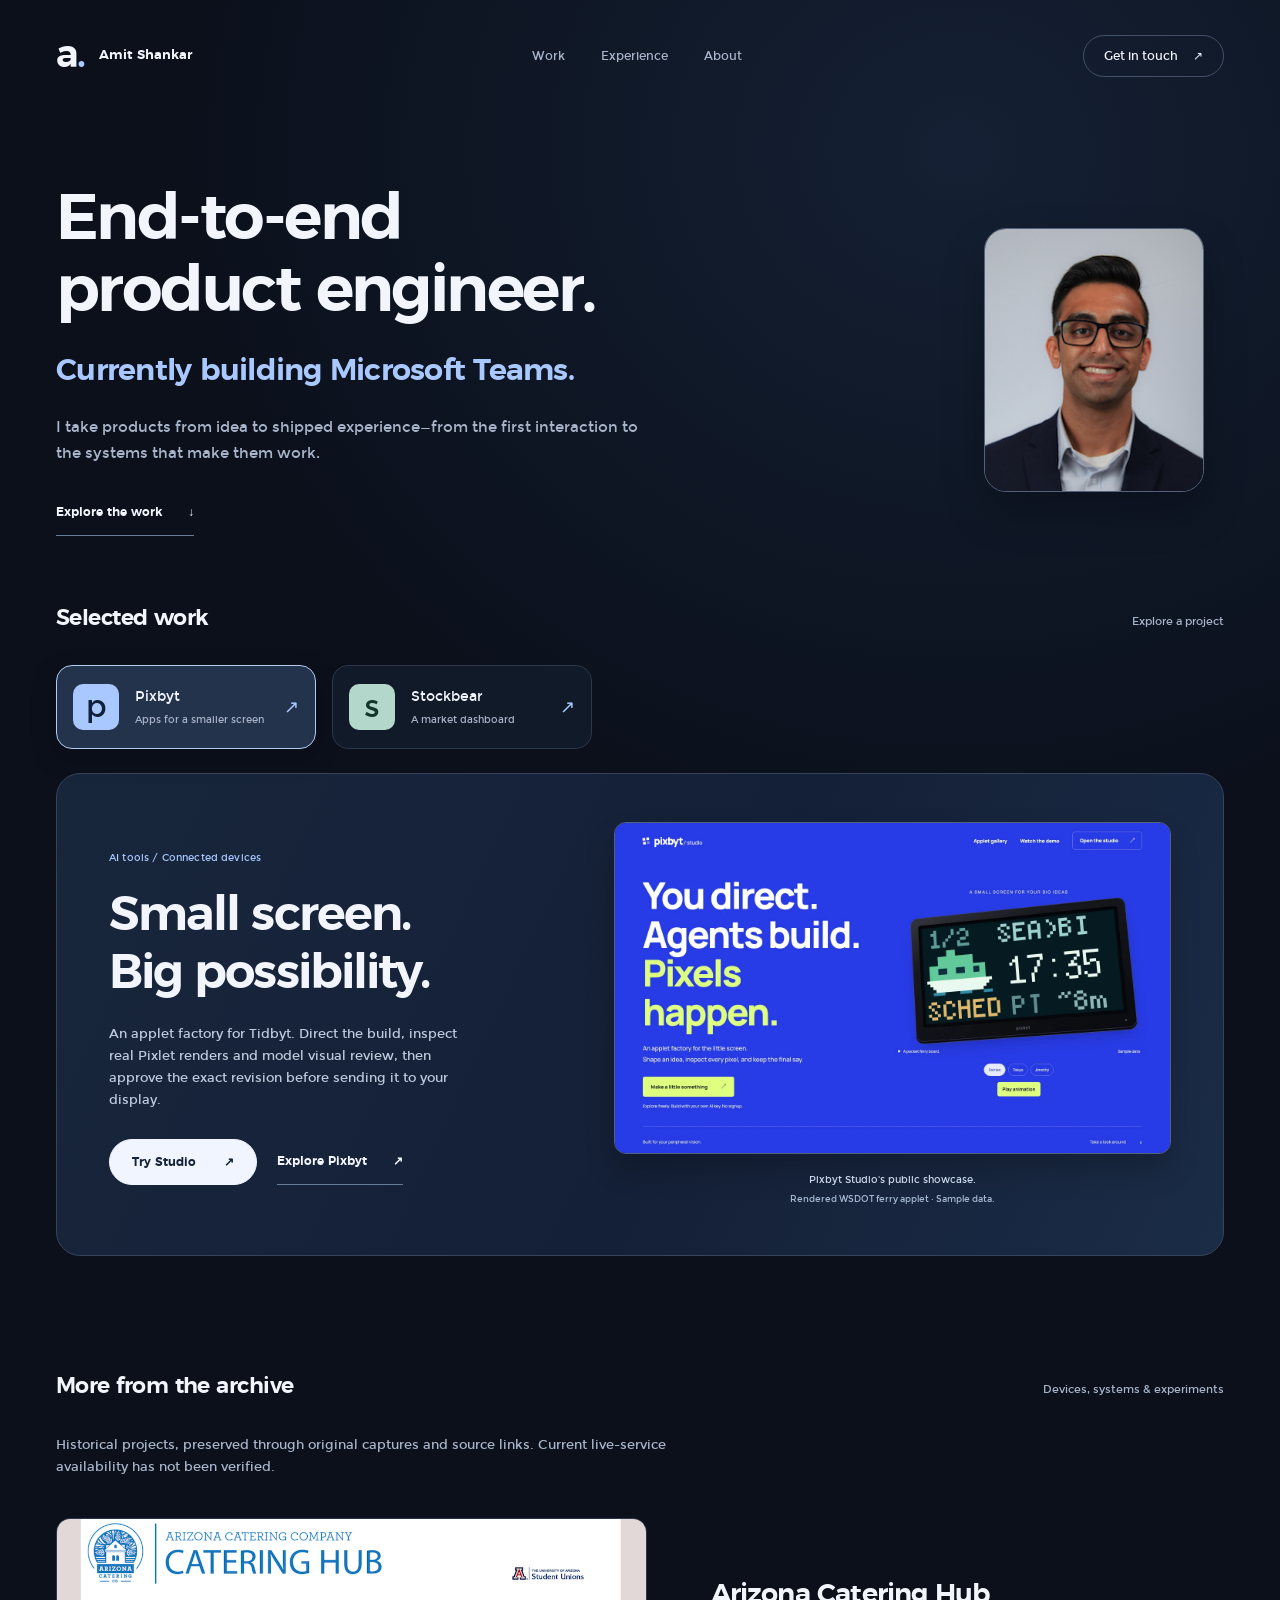
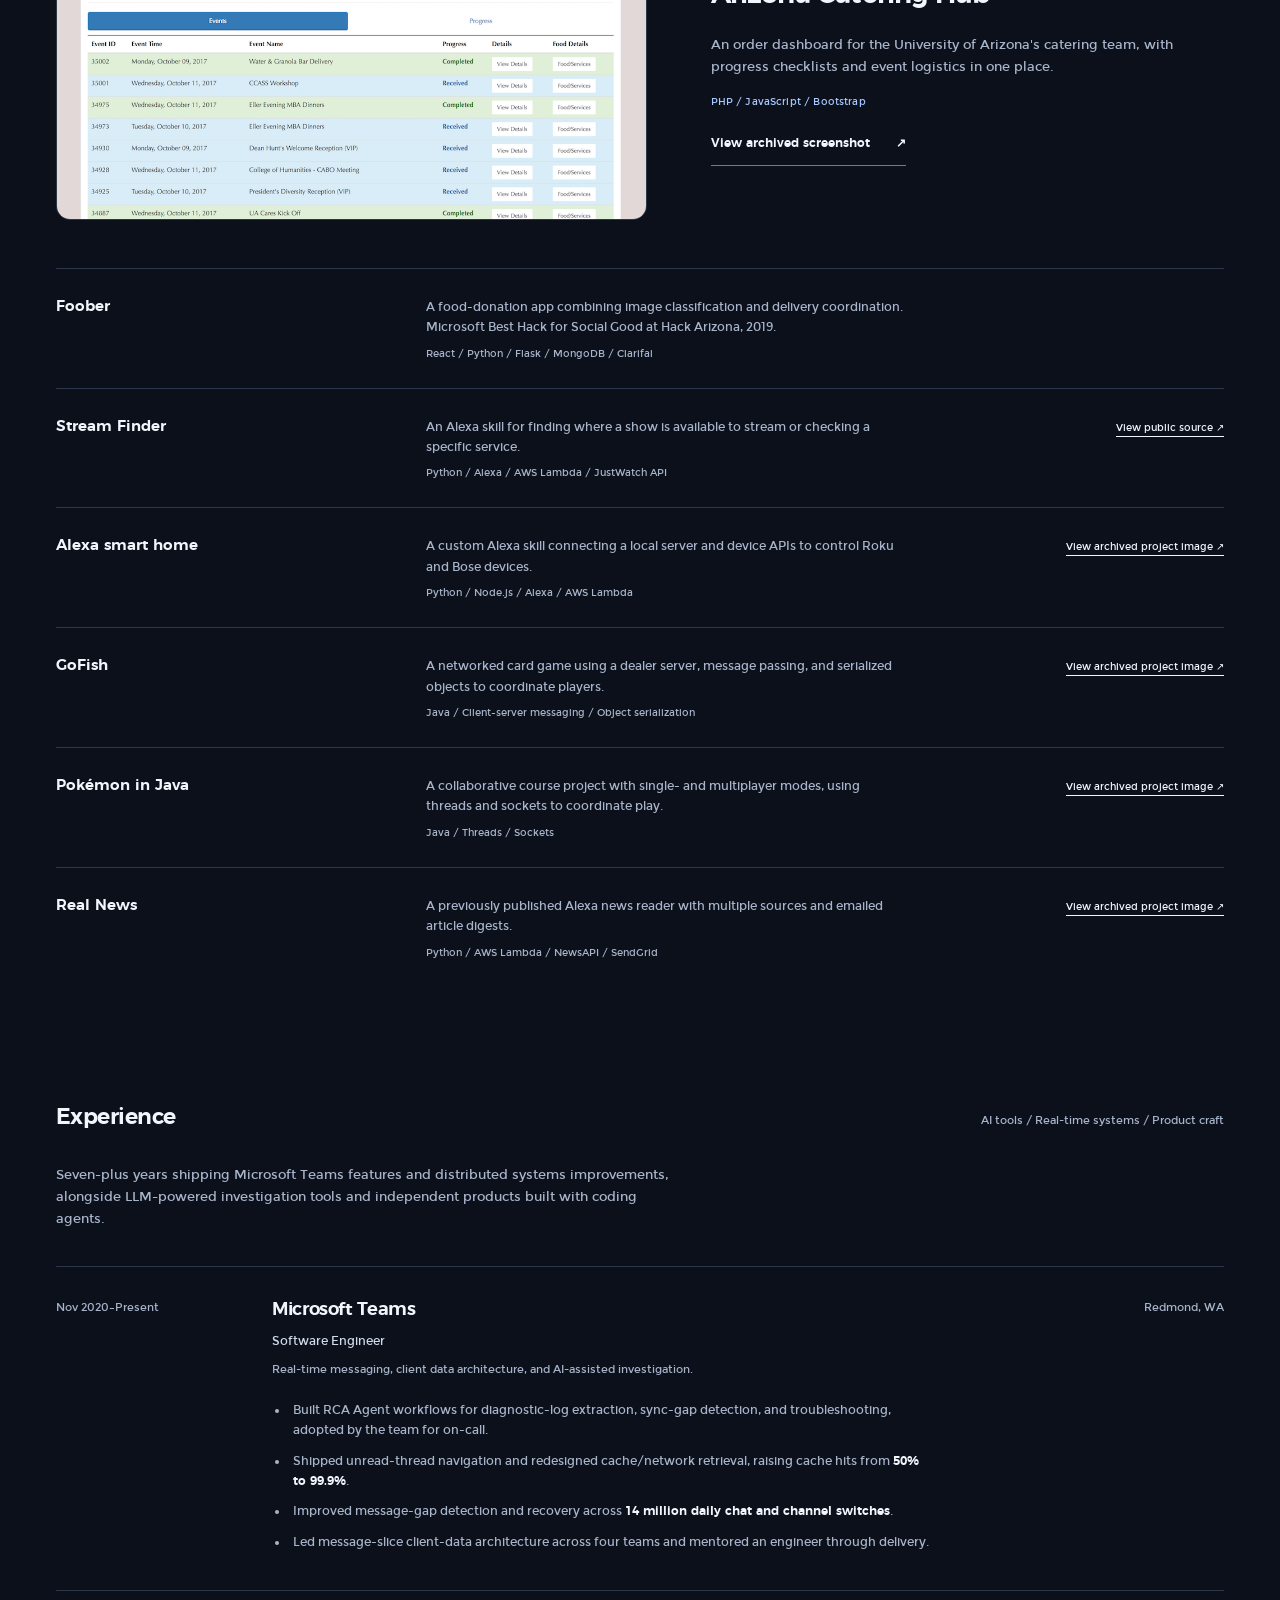
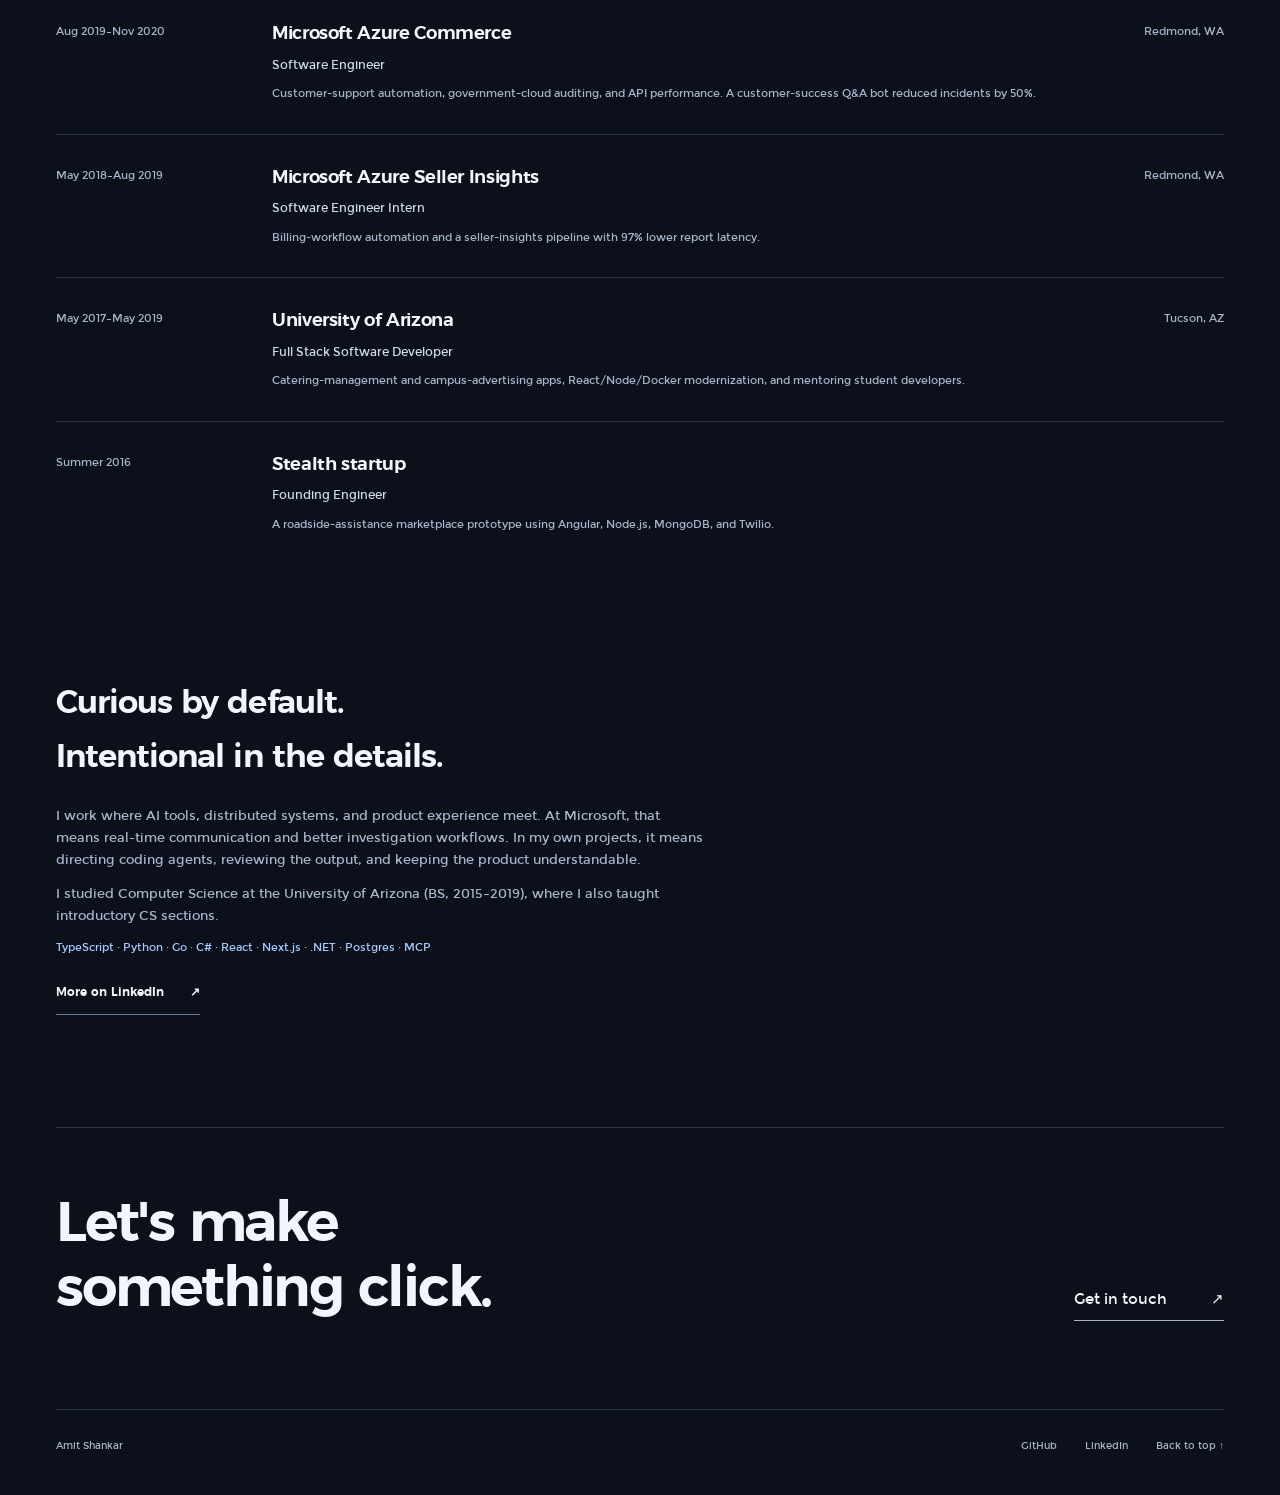
==== commit 9c026dd4: "Expand project case studies with authentic workflow walkthroughs Co-authored-by: Copilot App <223556" ====
--- a/index.html
+++ b/index.html
@@ -64,7 +64,7 @@
                 </div>
                 <figure class="product-capture">
                     <a href="images/projects/pixbyt-studio-desktop.webp"><img src="images/projects/pixbyt-studio-desktop.webp" width="1440" height="856" alt="Pixbyt Studio's public showcase with a rendered WSDOT ferry applet, sample-data label, and animation controls"></a>
-                    <figcaption>Pixbyt Studio's public showcase.<span>WSDOT ferry preview · Sample data, not a live feed or hardware capture.</span></figcaption>
+                    <figcaption>Pixbyt Studio's public showcase.<span>Rendered WSDOT ferry applet · Sample data.</span></figcaption>
                 </figure>
             </article>
             <article id="stockbear-feature" class="featured-project stockbear-feature">
@@ -81,17 +81,18 @@
 
         <section class="earlier-work" aria-labelledby="earlier-heading">
             <div class="section-heading"><h2 id="earlier-heading">More from the archive</h2><span>Devices, systems &amp; experiments</span></div>
+            <p class="section-intro">Historical projects, preserved through original captures and source links. Current live-service availability has not been verified.</p>
             <div class="archive-feature">
                 <a class="archive-image" href="images/portfolio/gallery/g-catering.png"><img src="images/portfolio/gallery/g-catering.png" alt="Archived Arizona Catering Hub dashboard showing the order workflow" loading="lazy" width="1050" height="578"></a>
                 <div><h3>Arizona Catering Hub</h3><p>An order dashboard for the University of Arizona's catering team, with progress checklists and event logistics in one place.</p><span class="project-category">PHP / JavaScript / Bootstrap</span><a class="quiet-link" href="images/portfolio/gallery/g-catering.png">View archived screenshot <span aria-hidden="true">↗</span></a></div>
             </div>
             <div class="project-list">
-                <article><h3>Foober</h3><p>A food-donation app combining image classification and delivery coordination. Microsoft Best Hack for Social Good at Hack Arizona, 2019.</p><span class="archive-stack">React / Python / Flask</span></article>
-                <article><h3>Stream Finder</h3><p>An Alexa skill for finding where a show is available to stream, built with Python and the JustWatch API.</p><a href="https://github.com/amitshankar97/StreamFinder">View repository <span aria-hidden="true">↗</span></a></article>
-                <article><h3>Alexa smart home</h3><p>A custom Alexa skill connecting AWS Lambda, a local Node.js server, and Python scripts to control Roku and Bose devices.</p><a href="images/portfolio/alexa-project_red@2x.png">View archived project image <span aria-hidden="true">↗</span></a></article>
-                <article><h3>GoFish</h3><p>A networked Java card game using a dealer server, message passing, and serialized objects to coordinate players.</p><a href="images/portfolio/goFish.png">View archived project image <span aria-hidden="true">↗</span></a></article>
-                <article><h3>Pokémon in Java</h3><p>A collaborative course project with single- and multiplayer modes, using threads and sockets to coordinate play.</p><a href="images/portfolio/gallery/pokemon.png">View archived project image <span aria-hidden="true">↗</span></a></article>
-                <article><h3>Real News</h3><p>An Alexa news reader built with Python and AWS Lambda, supporting source selection and emailed article links.</p><a href="images/portfolio/real_news.png">View archived project image <span aria-hidden="true">↗</span></a></article>
+                <article><h3>Foober</h3><p>A food-donation app combining image classification and delivery coordination. Microsoft Best Hack for Social Good at Hack Arizona, 2019.<span class="archive-stack">React / Python / Flask / MongoDB / Clarifai</span></p></article>
+                <article><h3>Stream Finder</h3><p>An Alexa skill for finding where a show is available to stream or checking a specific service.<span class="archive-stack">Python / Alexa / AWS Lambda / JustWatch API</span></p><a href="https://github.com/amitshankar97/StreamFinder">View public source <span aria-hidden="true">↗</span></a></article>
+                <article><h3>Alexa smart home</h3><p>A custom Alexa skill connecting a local server and device APIs to control Roku and Bose devices.<span class="archive-stack">Python / Node.js / Alexa / AWS Lambda</span></p><a href="images/portfolio/alexa-project_red@2x.png">View archived project image <span aria-hidden="true">↗</span></a></article>
+                <article><h3>GoFish</h3><p>A networked card game using a dealer server, message passing, and serialized objects to coordinate players.<span class="archive-stack">Java / Client-server messaging / Object serialization</span></p><a href="images/portfolio/goFish.png">View archived project image <span aria-hidden="true">↗</span></a></article>
+                <article><h3>Pokémon in Java</h3><p>A collaborative course project with single- and multiplayer modes, using threads and sockets to coordinate play.<span class="archive-stack">Java / Threads / Sockets</span></p><a href="images/portfolio/gallery/pokemon.png">View archived project image <span aria-hidden="true">↗</span></a></article>
+                <article><h3>Real News</h3><p>A previously published Alexa news reader with multiple sources and emailed article digests.<span class="archive-stack">Python / AWS Lambda / NewsAPI / SendGrid</span></p><a href="images/portfolio/real_news.png">View archived project image <span aria-hidden="true">↗</span></a></article>
             </div>
         </section>
 
--- a/css/portfolio.css
+++ b/css/portfolio.css
@@ -63,6 +63,7 @@
 .case-study-capture{max-width:1100px;margin-inline:auto}
 .case-study-capture figcaption{font-size:12px}
 .case-study-capture figcaption span{font-size:11px}
+.walkthrough-capture{margin-block:0 56px}
 .capture-links{display:flex;justify-content:center;flex-wrap:wrap;gap:12px 28px;margin-top:16px;font-size:12px}
 .pixel-scene{text-align:center;align-self:stretch;display:flex;flex-direction:column;justify-content:center;align-items:center;min-width:0}
 .pixel-device{width:100%;max-width:410px;aspect-ratio:1.95;background:linear-gradient(135deg,#827466,#302d2b 4%,#0b1017 7%,#090d14 94%,#4a4640 96%,#837261);border-radius:17px;padding:18px;position:relative;transform:perspective(1000px) rotateY(-7deg) rotateZ(-3deg);box-shadow:12px 35px 36px #0007}
@@ -93,6 +94,7 @@
 .project-list p{color:var(--muted);font-size:12px;max-width:480px}
 .project-list a{justify-self:end;font-size:10px}
 .archive-stack{font-size:10px;color:var(--muted);justify-self:end}
+.project-list p .archive-stack{display:block;margin-top:8px}
 .section-intro{max-width:620px;color:var(--muted);font-size:13px;margin-bottom:36px}
 .experience-row{display:grid;grid-template-columns:180px 1fr 120px;gap:36px;border-top:1px solid var(--line);padding:28px 0}
 .experience-row>span{font-size:11px;color:var(--muted);padding-top:4px}
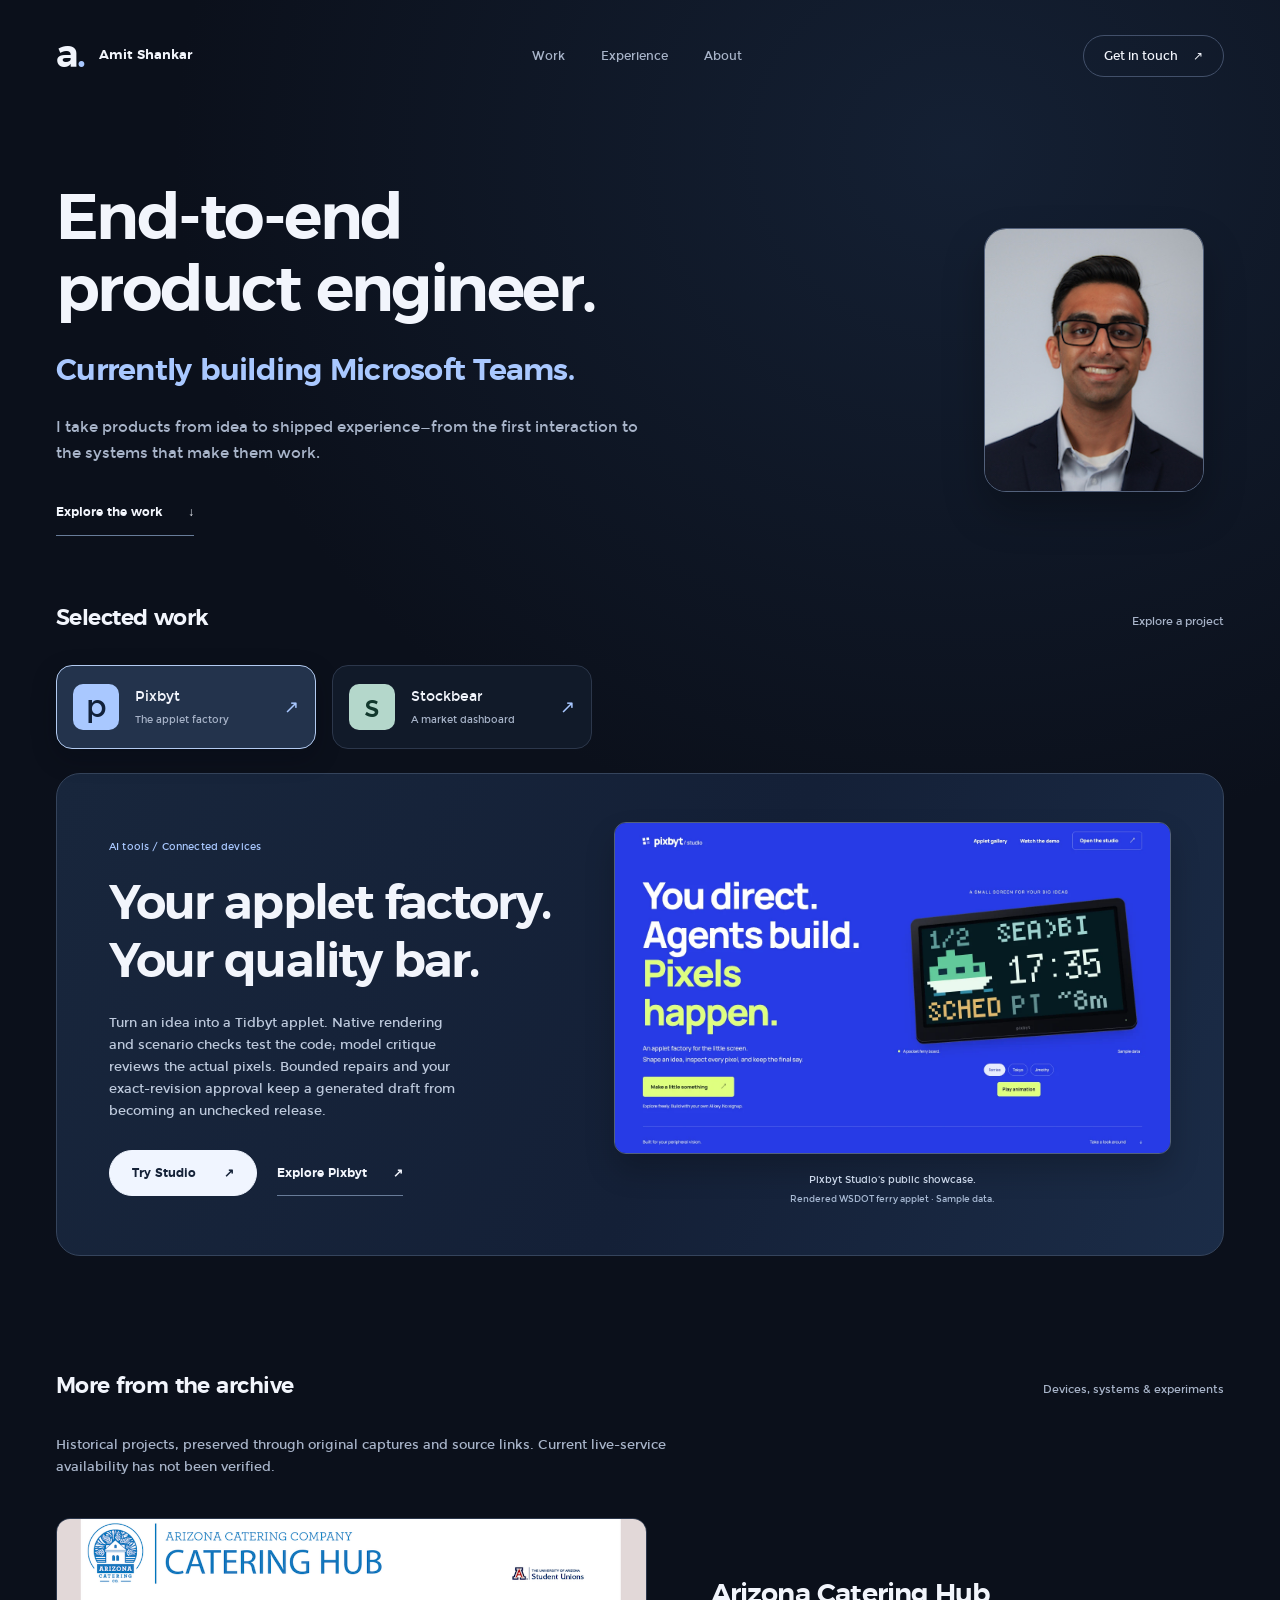
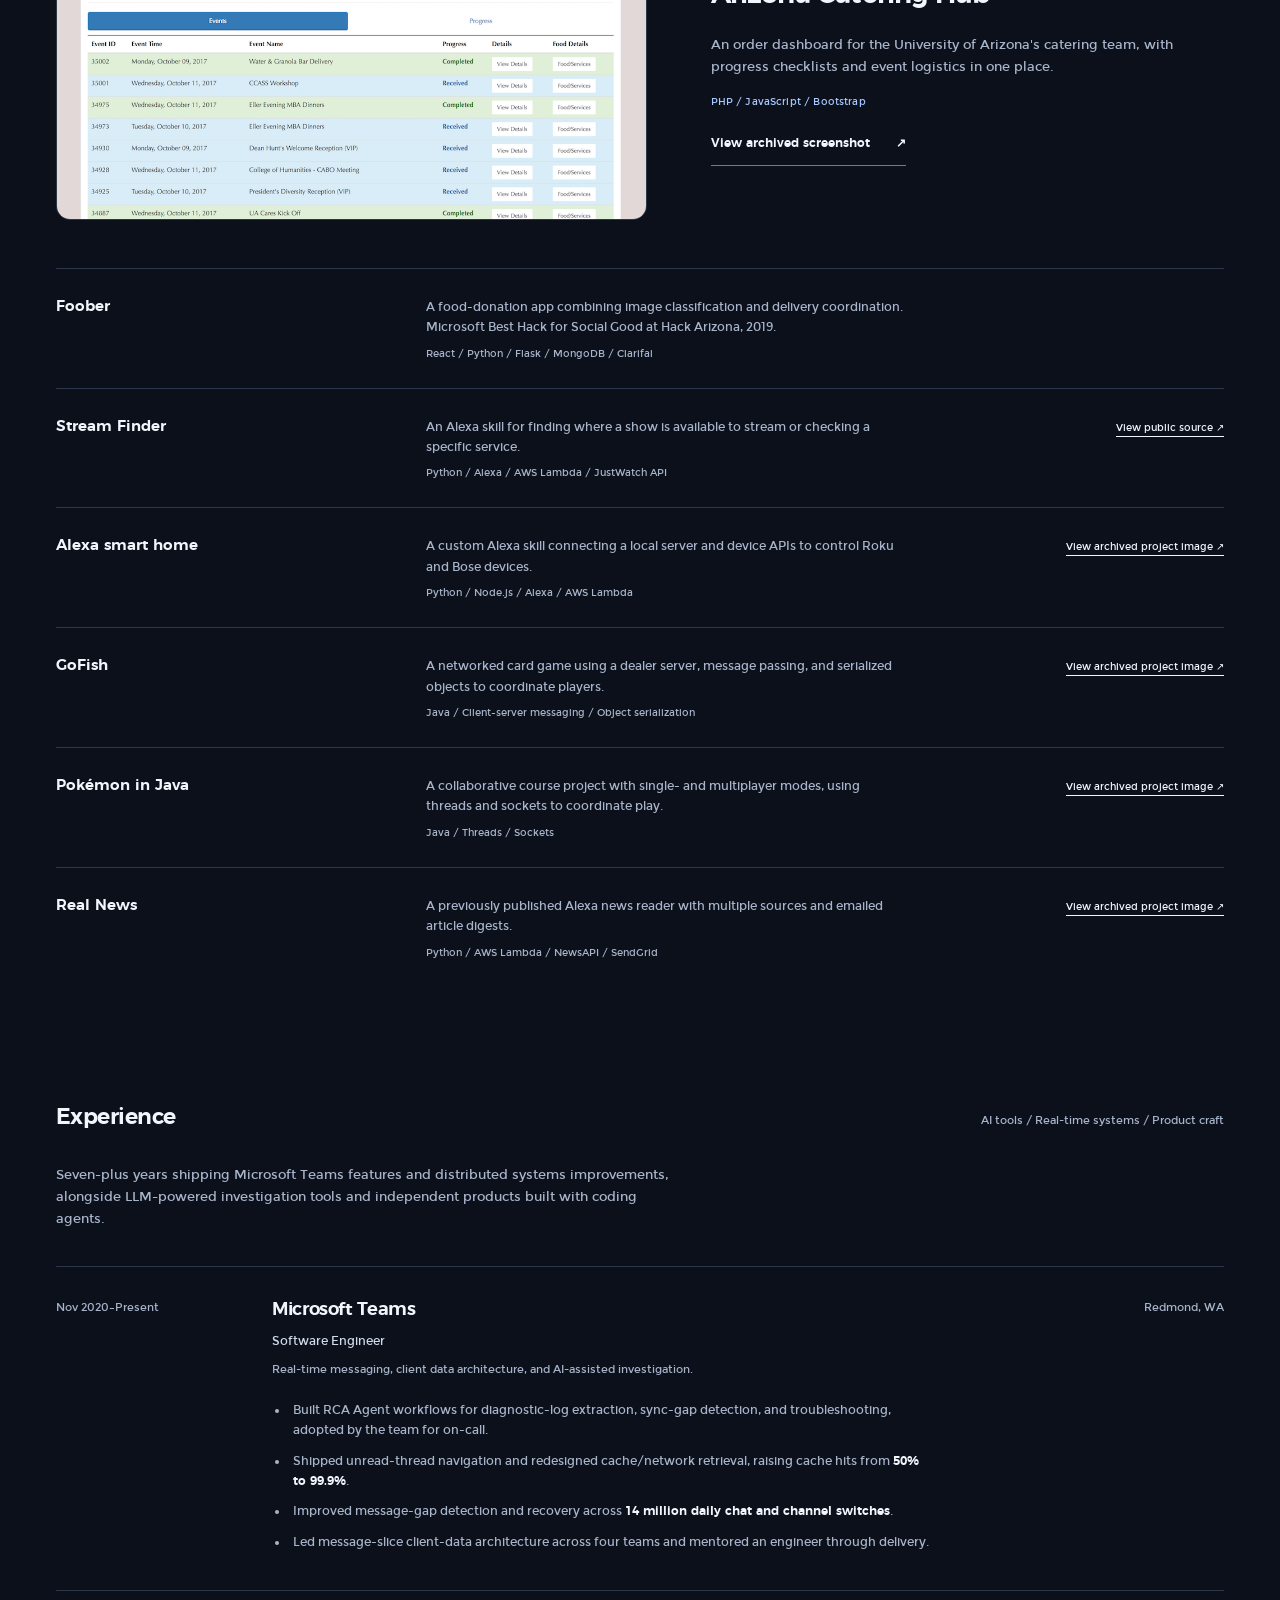
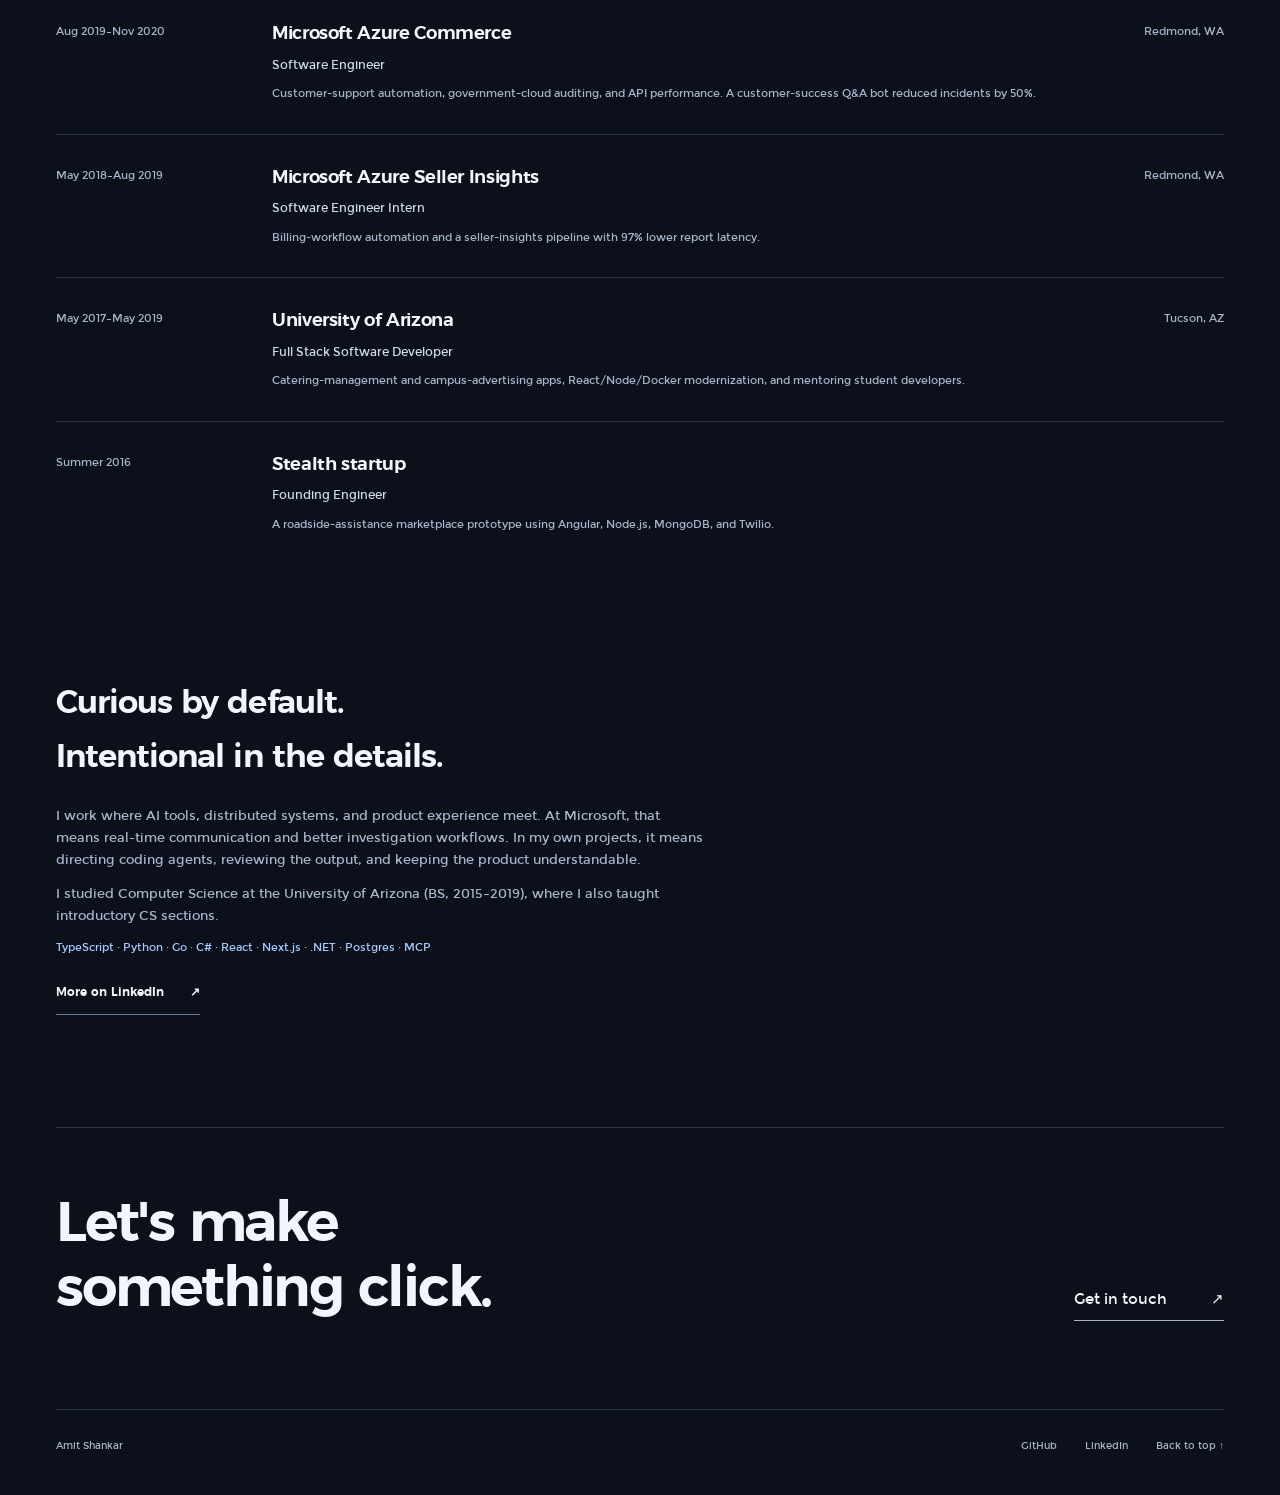
==== commit dcb03086: "Explain applet factory quality gates and release safeguards Co-authored-by: Copilot App <223556219+C" ====
--- a/index.html
+++ b/index.html
@@ -52,14 +52,14 @@
         <section id="work" class="selected-work" aria-labelledby="work-heading">
             <div class="section-heading"><h2 id="work-heading">Selected work</h2><span>Explore a project</span></div>
             <div class="project-picker" aria-label="Choose a featured project">
-                <a class="project-choice selected" href="#pixbyt-feature" data-project="pixbyt-feature"><span class="project-icon pixel-icon" aria-hidden="true">p</span><span>Pixbyt<small>Apps for a smaller screen</small></span><span class="choice-arrow" aria-hidden="true">↗</span></a>
+                <a class="project-choice selected" href="#pixbyt-feature" data-project="pixbyt-feature"><span class="project-icon pixel-icon" aria-hidden="true">p</span><span>Pixbyt<small>The applet factory</small></span><span class="choice-arrow" aria-hidden="true">↗</span></a>
                 <a class="project-choice" href="#stockbear-feature" data-project="stockbear-feature"><span class="project-icon stock-icon" aria-hidden="true">s</span><span>Stockbear<small>A market dashboard</small></span><span class="choice-arrow" aria-hidden="true">↗</span></a>
             </div>
             <article id="pixbyt-feature" class="featured-project">
                 <div class="feature-copy">
                     <span class="project-category">AI tools / Connected devices</span>
-                    <h3>Small screen.<br>Big possibility.</h3>
-                    <p>An applet factory for Tidbyt. Direct the build, inspect real Pixlet renders and model visual review, then approve the exact revision before sending it to your display.</p>
+                    <h3>Your applet factory.<br>Your quality bar.</h3>
+                    <p>Turn an idea into a Tidbyt applet. Native rendering and scenario checks test the code; model critique reviews the actual pixels. Bounded repairs and your exact-revision approval keep a generated draft from becoming an unchecked release.</p>
                     <div class="action-row"><a class="button" href="https://pixbyt-studio.vercel.app/">Try Studio <span aria-hidden="true">↗</span></a><a class="quiet-link" href="pixbyt.html">Explore Pixbyt <span aria-hidden="true">↗</span></a></div>
                 </div>
                 <figure class="product-capture">
--- a/css/portfolio.css
+++ b/css/portfolio.css
@@ -64,6 +64,10 @@
 .case-study-capture figcaption{font-size:12px}
 .case-study-capture figcaption span{font-size:11px}
 .walkthrough-capture{margin-block:0 56px}
+.project-walkthrough{margin-bottom:64px}
+.project-walkthrough .section-heading{margin-bottom:16px}
+.project-walkthrough .demo-disclosure{margin:0 0 20px}
+.project-walkthrough video{display:block;width:100%;height:auto;aspect-ratio:16/9;background:#080d15;border:1px solid #53617b;border-radius:12px}
 .capture-links{display:flex;justify-content:center;flex-wrap:wrap;gap:12px 28px;margin-top:16px;font-size:12px}
 .pixel-scene{text-align:center;align-self:stretch;display:flex;flex-direction:column;justify-content:center;align-items:center;min-width:0}
 .pixel-device{width:100%;max-width:410px;aspect-ratio:1.95;background:linear-gradient(135deg,#827466,#302d2b 4%,#0b1017 7%,#090d14 94%,#4a4640 96%,#837261);border-radius:17px;padding:18px;position:relative;transform:perspective(1000px) rotateY(-7deg) rotateZ(-3deg);box-shadow:12px 35px 36px #0007}
@@ -140,6 +144,22 @@
 .story-row ul,.story-row ol{padding-left:20px;margin:0;color:var(--muted);font-size:13px}
 .story-row li{padding-left:6px;margin-bottom:12px}
 .story-row strong{color:var(--text);font-weight:600}
+.factory-quality{border-top:1px solid var(--line);padding:36px 0 56px}
+.factory-quality h2{font-size:clamp(24px,3vw,34px);line-height:1.3;letter-spacing:-.025em}
+.quality-intro{max-width:680px;margin-top:18px;color:var(--muted);font-size:14px}
+.factory-flow{display:flex;flex-wrap:wrap;gap:12px 28px;padding:24px 0;margin:28px 0 0;border-block:1px solid var(--line);list-style:none}
+.factory-flow li{flex:1 1 130px;font-size:12px;color:var(--accent);line-height:1.6}
+.quality-gates{margin:12px 0 0}
+.quality-gates>div{display:grid;grid-template-columns:220px 1fr;gap:32px;padding:22px 0;border-bottom:1px solid var(--line)}
+.quality-gates dt{font-weight:600;font-size:15px}
+.quality-gates dd{margin:0;max-width:700px;color:var(--muted);font-size:13px}
+.quality-gates strong,.quality-paths strong{color:var(--text);font-weight:600}
+.quality-paths{display:grid;grid-template-columns:1fr 1fr;gap:32px;margin-top:28px}
+.quality-paths p{font-size:13px;color:var(--muted)}
+.quality-detail{max-width:760px;margin-top:24px;color:var(--muted);font-size:12px}
+.quality-detail summary{cursor:pointer;color:var(--text)}
+.quality-detail p{margin-top:12px}
+@media(max-width:700px){.quality-gates>div{grid-template-columns:1fr;gap:8px}.factory-flow{gap:16px 24px}.factory-flow li{flex-basis:40%}.quality-paths{grid-template-columns:1fr;gap:16px}.factory-quality{padding:28px 0 40px}}
 .next-project{border-top:1px solid var(--line);padding:48px 0 64px;display:flex;justify-content:space-between;align-items:center;font-size:12px;color:var(--muted)}
 .next-project a{font-size:24px;color:var(--text);text-decoration:none}
 @media(prefers-reduced-motion:no-preference){.pixel-device{animation:device-arrive 1.2s var(--ease) both}@keyframes device-arrive{from{transform:perspective(1000px) rotateY(0) rotateZ(0) translateY(14px)}to{transform:perspective(1000px) rotateY(-7deg) rotateZ(-3deg)}}}
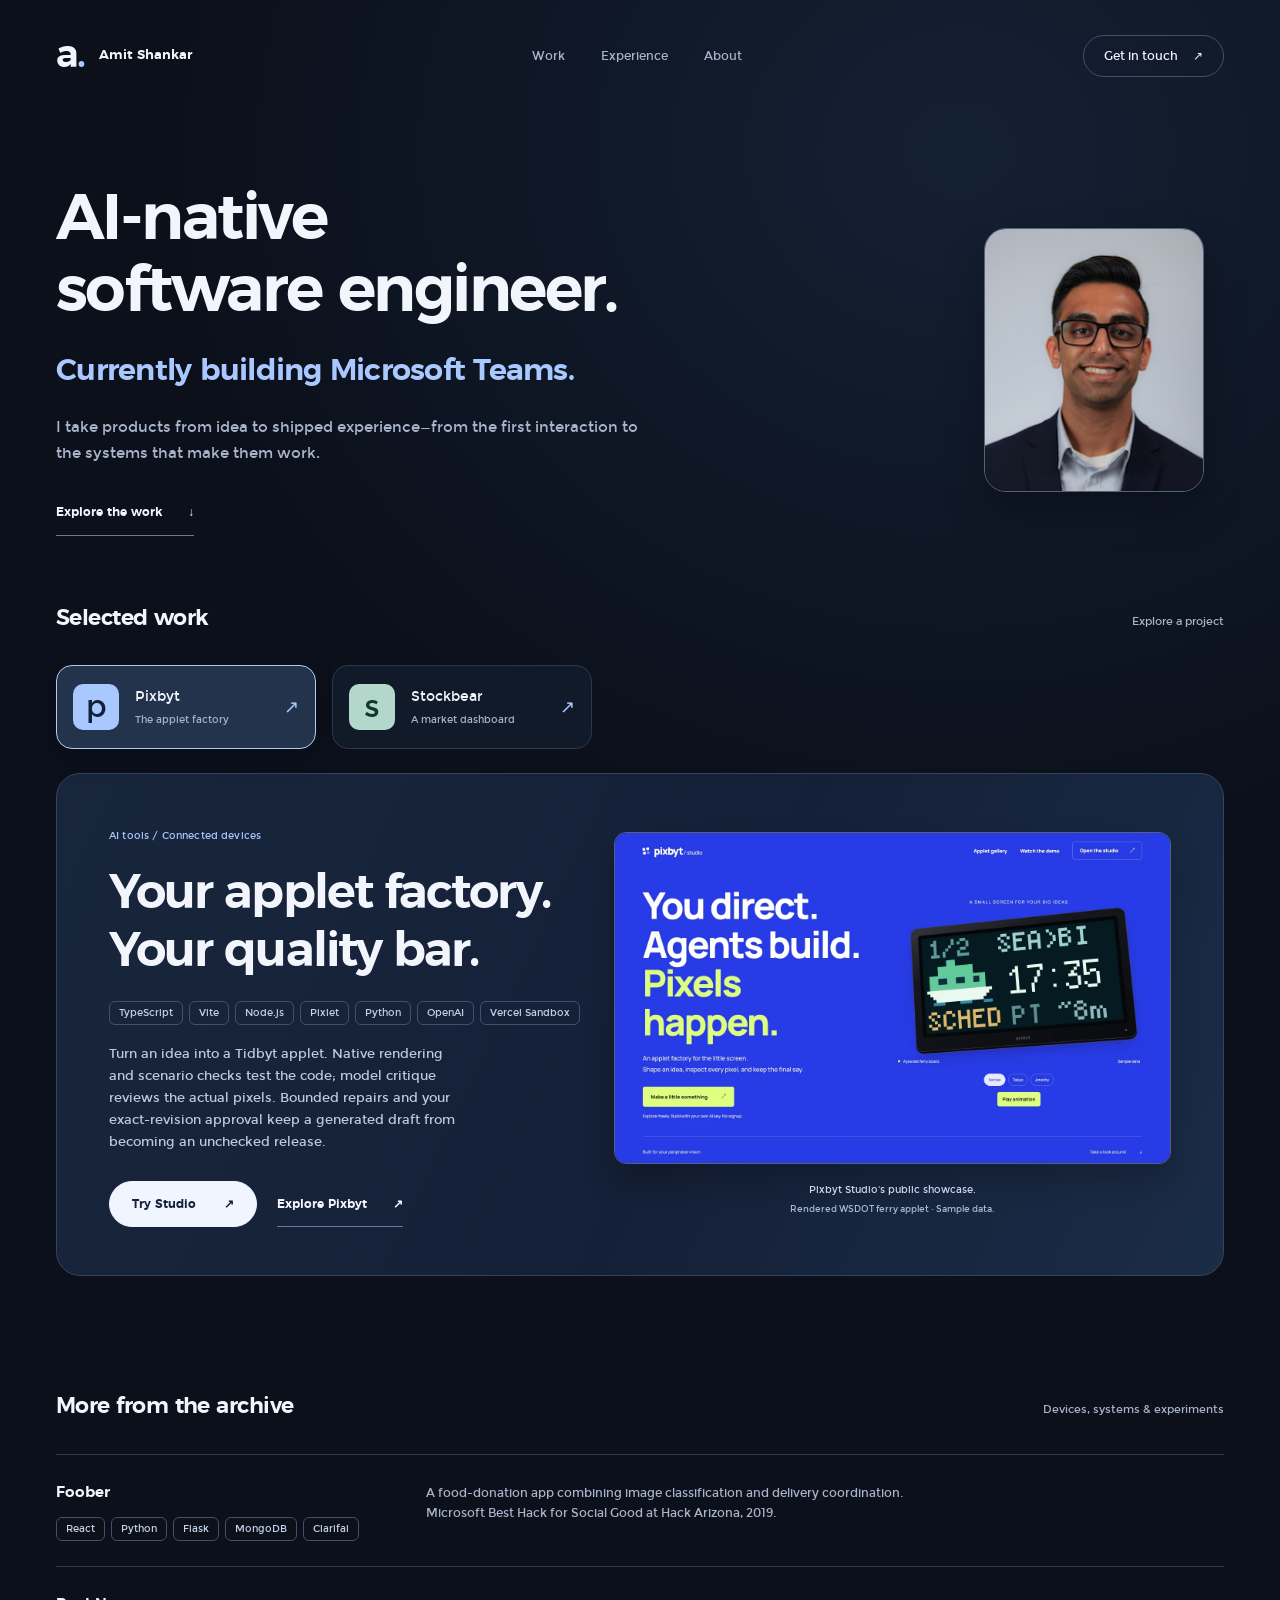
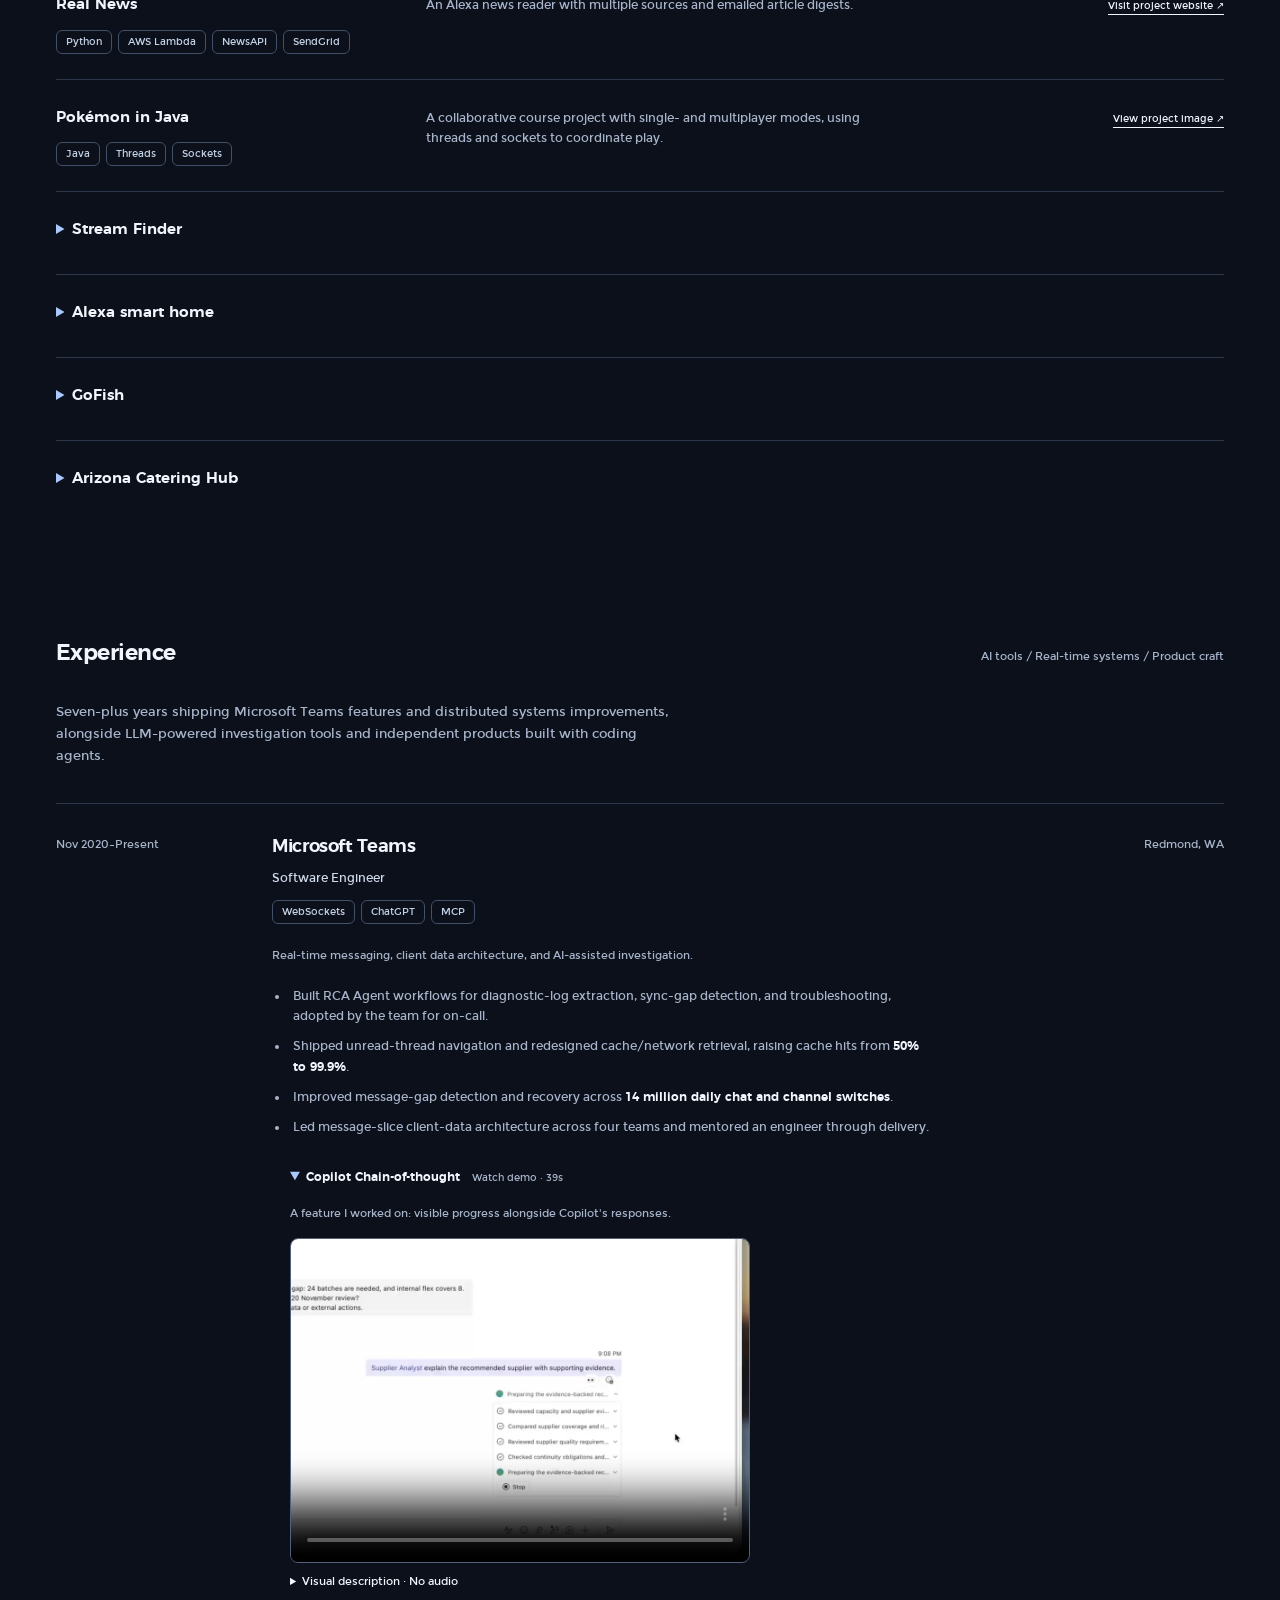
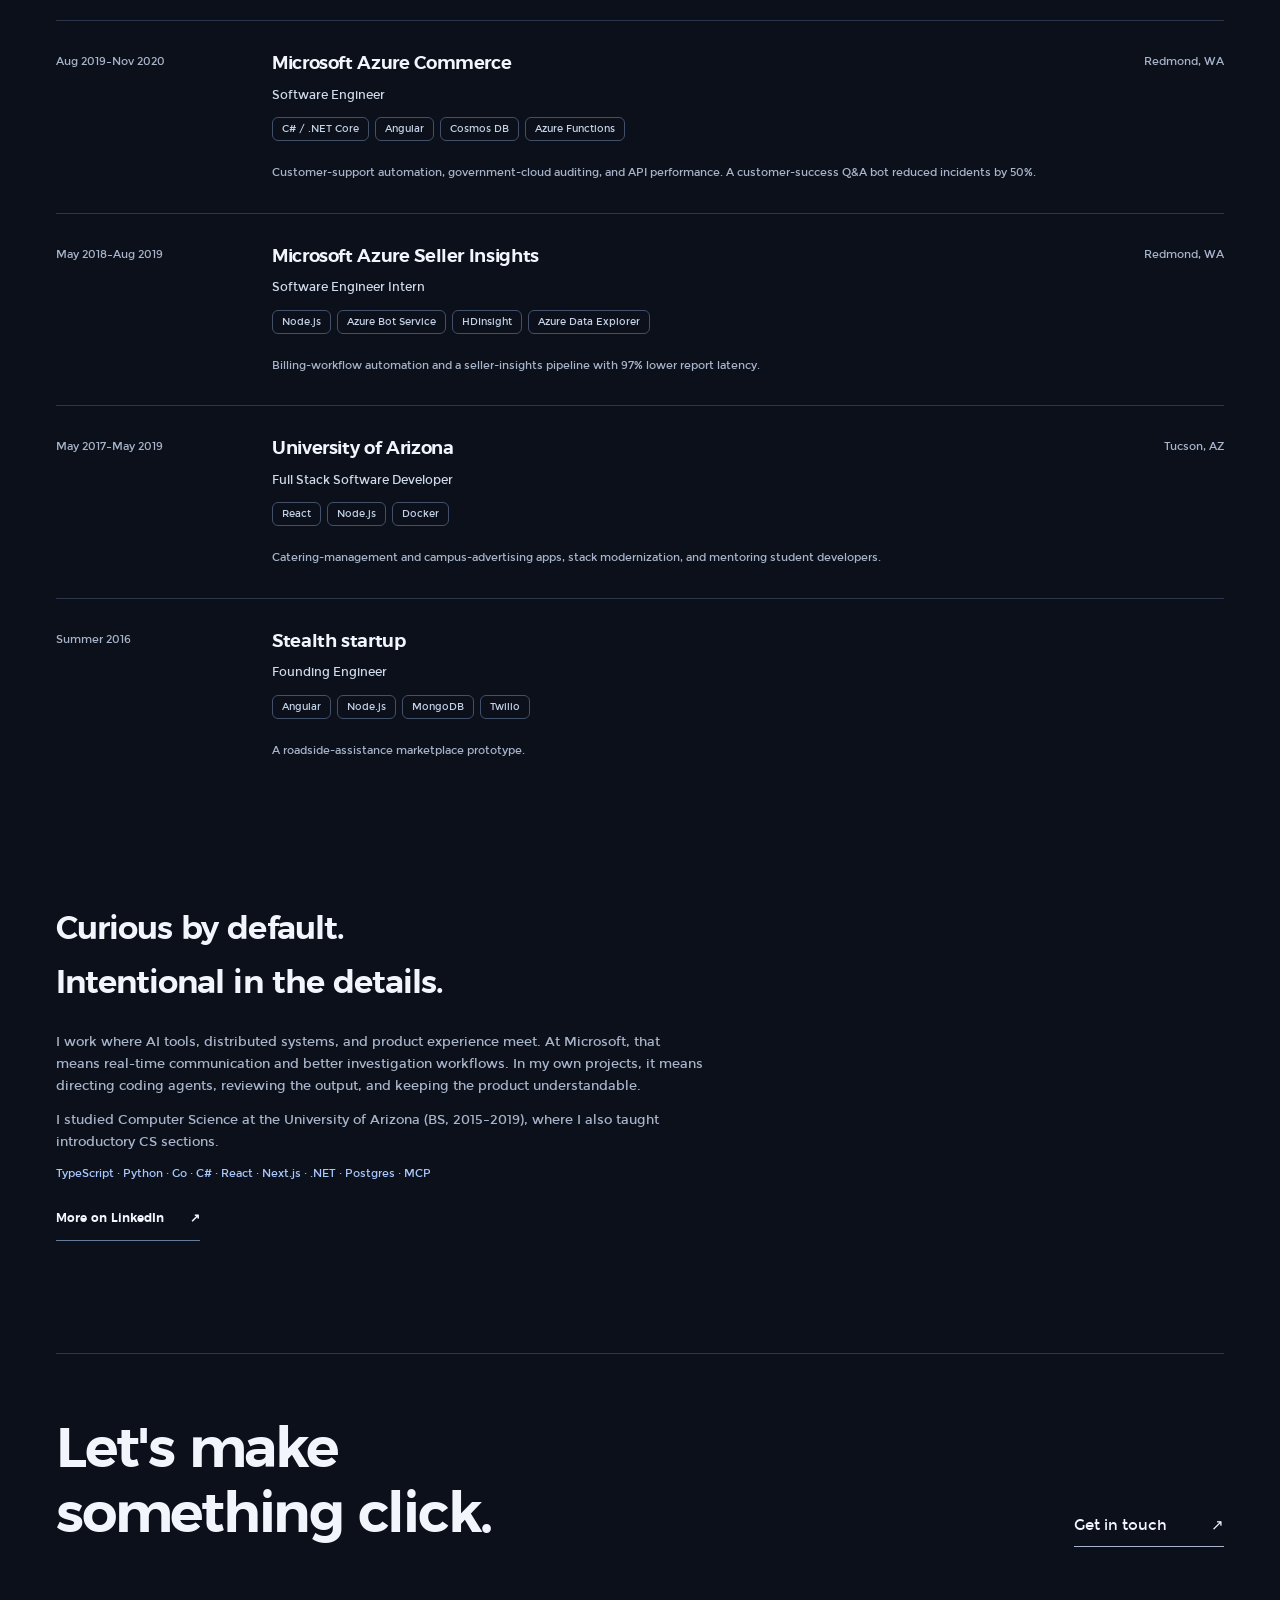
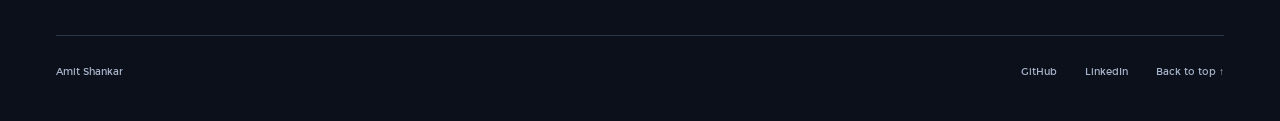
==== commit bf4ec2e8: "Refine portfolio positioning, experience demo and project stacks Co-authored-by: Copilot App <223556" ====
--- a/index.html
+++ b/index.html
@@ -4,23 +4,23 @@
 THESIS: A personal project library, not a wall of résumé claims.
 OWN-WORLD: Midnight blue, porcelain type, soft blue depth, and console-like project selection.
 STORY: Meet Amit, explore Pixbyt and Stockbear, then discover the earlier work and experience.
-FIRST VIEWPORT: Compact navigation, E2E/Teams positioning with portrait, project selectors, large featured artifact.
+FIRST VIEWPORT: Compact navigation, AI-native/Teams positioning with portrait, project selectors, large featured artifact.
 FORM: User-pinned minimalist console interface; OuterSignal's product-first clarity, not its assets or claims.
 -->
 <head>
     <meta charset="utf-8">
     <meta name="viewport" content="width=device-width, initial-scale=1">
     <meta name="theme-color" content="#0b101b">
-    <meta name="description" content="Amit Shankar, end-to-end product engineer currently building Microsoft Teams. Explore Pixbyt, Stockbear, and work spanning interfaces, AI tools, and distributed systems.">
-    <title>Amit Shankar — Product engineer, Microsoft Teams</title>
+    <meta name="description" content="Amit Shankar, AI-native software engineer currently building Microsoft Teams. Explore Pixbyt, Stockbear, and work spanning interfaces, AI tools, and distributed systems.">
+    <title>Amit Shankar — AI-native software engineer, Microsoft Teams</title>
     <link rel="canonical" href="https://amitshankar97.github.io/">
     <meta property="og:type" content="website">
     <meta property="og:site_name" content="Amit Shankar">
-    <meta property="og:title" content="Amit Shankar — Product engineer, Microsoft Teams">
-    <meta property="og:description" content="End-to-end product engineer, currently building Microsoft Teams. From the first interaction to the systems that make it work.">
+    <meta property="og:title" content="Amit Shankar — AI-native software engineer, Microsoft Teams">
+    <meta property="og:description" content="AI-native software engineer, currently building Microsoft Teams. Explore work spanning interfaces, AI tools, and distributed systems.">
     <meta property="og:url" content="https://amitshankar97.github.io/">
     <meta property="og:image" content="https://amitshankar97.github.io/images/social-preview.png">
-    <meta property="og:image:alt" content="Amit Shankar's portfolio: end-to-end product engineer, currently building Microsoft Teams">
+    <meta property="og:image:alt" content="Amit Shankar's portfolio">
     <meta name="twitter:card" content="summary_large_image">
     <link rel="icon" href="favicon.svg" type="image/svg+xml">
     <link rel="alternate icon" href="favicon.png" type="image/png">
@@ -41,7 +41,7 @@
         <section class="intro">
             <div class="intro-heading">
                 <div class="intro-copy">
-                    <h1>End-to-end<br>product engineer.<span>Currently building Microsoft Teams.</span></h1>
+                    <h1>AI-native<br>software engineer.<span>Currently building Microsoft Teams.</span></h1>
                     <p>I take products from idea to shipped experience—from the first interaction to the systems that make them work.</p>
                     <a class="quiet-link" href="#work">Explore the work <span aria-hidden="true">↓</span></a>
                 </div>
@@ -59,6 +59,7 @@
                 <div class="feature-copy">
                     <span class="project-category">AI tools / Connected devices</span>
                     <h3>Your applet factory.<br>Your quality bar.</h3>
+                    <ul class="stack-chips" aria-label="Technology stack"><li>TypeScript</li><li>Vite</li><li>Node.js</li><li>Pixlet</li><li>Python</li><li>OpenAI</li><li>Vercel Sandbox</li></ul>
                     <p>Turn an idea into a Tidbyt applet. Native rendering and scenario checks test the code; model critique reviews the actual pixels. Bounded repairs and your exact-revision approval keep a generated draft from becoming an unchecked release.</p>
                     <div class="action-row"><a class="button" href="https://pixbyt-studio.vercel.app/">Try Studio <span aria-hidden="true">↗</span></a><a class="quiet-link" href="pixbyt.html">Explore Pixbyt <span aria-hidden="true">↗</span></a></div>
                 </div>
@@ -71,7 +72,8 @@
                 <div class="feature-copy">
                     <span class="project-category">Web application / Finance</span>
                     <h3>A different lens<br>on the market.</h3>
-                    <p>A stock dashboard with watchlists, interactive charts, and SPY comparisons. Built with TypeScript, Next.js, and React.</p>
+                    <ul class="stack-chips" aria-label="Technology stack"><li>TypeScript</li><li>Next.js</li><li>React</li><li>Recharts</li><li>Zod</li><li>Vercel</li></ul>
+                    <p>A stock dashboard with watchlists, interactive charts, and SPY comparisons.</p>
                     <p class="demo-disclosure">Synthetic demo — not market data or investment advice.</p>
                     <div class="action-row"><a class="button" href="https://stockbear.vercel.app/">Try synthetic demo <span aria-hidden="true">↗</span></a><a class="quiet-link" href="stockbear.html">Explore Stockbear <span aria-hidden="true">↗</span></a></div>
                 </div>
@@ -81,29 +83,35 @@
 
         <section class="earlier-work" aria-labelledby="earlier-heading">
             <div class="section-heading"><h2 id="earlier-heading">More from the archive</h2><span>Devices, systems &amp; experiments</span></div>
-            <p class="section-intro">Historical projects, preserved through original captures and source links. Current live-service availability has not been verified.</p>
-            <div class="archive-feature">
-                <a class="archive-image" href="images/portfolio/gallery/g-catering.png"><img src="images/portfolio/gallery/g-catering.png" alt="Archived Arizona Catering Hub dashboard showing the order workflow" loading="lazy" width="1050" height="578"></a>
-                <div><h3>Arizona Catering Hub</h3><p>An order dashboard for the University of Arizona's catering team, with progress checklists and event logistics in one place.</p><span class="project-category">PHP / JavaScript / Bootstrap</span><a class="quiet-link" href="images/portfolio/gallery/g-catering.png">View archived screenshot <span aria-hidden="true">↗</span></a></div>
-            </div>
             <div class="project-list">
-                <article><h3>Foober</h3><p>A food-donation app combining image classification and delivery coordination. Microsoft Best Hack for Social Good at Hack Arizona, 2019.<span class="archive-stack">React / Python / Flask / MongoDB / Clarifai</span></p></article>
-                <article><h3>Stream Finder</h3><p>An Alexa skill for finding where a show is available to stream or checking a specific service.<span class="archive-stack">Python / Alexa / AWS Lambda / JustWatch API</span></p><a href="https://github.com/amitshankar97/StreamFinder">View public source <span aria-hidden="true">↗</span></a></article>
-                <article><h3>Alexa smart home</h3><p>A custom Alexa skill connecting a local server and device APIs to control Roku and Bose devices.<span class="archive-stack">Python / Node.js / Alexa / AWS Lambda</span></p><a href="images/portfolio/alexa-project_red@2x.png">View archived project image <span aria-hidden="true">↗</span></a></article>
-                <article><h3>GoFish</h3><p>A networked card game using a dealer server, message passing, and serialized objects to coordinate players.<span class="archive-stack">Java / Client-server messaging / Object serialization</span></p><a href="images/portfolio/goFish.png">View archived project image <span aria-hidden="true">↗</span></a></article>
-                <article><h3>Pokémon in Java</h3><p>A collaborative course project with single- and multiplayer modes, using threads and sockets to coordinate play.<span class="archive-stack">Java / Threads / Sockets</span></p><a href="images/portfolio/gallery/pokemon.png">View archived project image <span aria-hidden="true">↗</span></a></article>
-                <article><h3>Real News</h3><p>A previously published Alexa news reader with multiple sources and emailed article digests.<span class="archive-stack">Python / AWS Lambda / NewsAPI / SendGrid</span></p><a href="images/portfolio/real_news.png">View archived project image <span aria-hidden="true">↗</span></a></article>
+                <article><div><h3>Foober</h3><ul class="stack-chips" aria-label="Technology stack"><li>React</li><li>Python</li><li>Flask</li><li>MongoDB</li><li>Clarifai</li></ul></div><p>A food-donation app combining image classification and delivery coordination. Microsoft Best Hack for Social Good at Hack Arizona, 2019.</p></article>
+                <article><div><h3>Real News</h3><ul class="stack-chips" aria-label="Technology stack"><li>Python</li><li>AWS Lambda</li><li>NewsAPI</li><li>SendGrid</li></ul></div><p>An Alexa news reader with multiple sources and emailed article digests.</p><a href="https://realnewsapp.github.io/">Visit project website <span aria-hidden="true">↗</span></a></article>
+                <article><div><h3>Pokémon in Java</h3><ul class="stack-chips" aria-label="Technology stack"><li>Java</li><li>Threads</li><li>Sockets</li></ul></div><p>A collaborative course project with single- and multiplayer modes, using threads and sockets to coordinate play.</p><a href="images/portfolio/gallery/pokemon.png">View project image <span aria-hidden="true">↗</span></a></article>
+                <article class="collapsed-project"><details><summary><h3>Stream Finder</h3></summary><div class="archive-entry"><ul class="stack-chips" aria-label="Technology stack"><li>Python</li><li>Alexa</li><li>AWS Lambda</li><li>JustWatch API</li></ul><p>An Alexa skill for finding where a show is available to stream or checking a specific service.</p><a href="https://github.com/amitshankar97/StreamFinder">View public source <span aria-hidden="true">↗</span></a></div></details></article>
+                <article class="collapsed-project"><details><summary><h3>Alexa smart home</h3></summary><div class="archive-entry"><ul class="stack-chips" aria-label="Technology stack"><li>Python</li><li>Node.js</li><li>Alexa</li><li>AWS Lambda</li></ul><p>A custom Alexa skill connecting a local server and device APIs to control Roku and Bose devices.</p><a href="images/portfolio/alexa-project_red@2x.png">View project image <span aria-hidden="true">↗</span></a></div></details></article>
+                <article class="collapsed-project"><details><summary><h3>GoFish</h3></summary><div class="archive-entry"><ul class="stack-chips" aria-label="Technology stack"><li>Java</li><li>Client-server messaging</li><li>Object serialization</li></ul><p>A networked card game using a dealer server, message passing, and serialized objects to coordinate players.</p><a href="images/portfolio/goFish.png">View project image <span aria-hidden="true">↗</span></a></div></details></article>
+                <article class="collapsed-project"><details><summary><h3>Arizona Catering Hub</h3></summary><div class="archive-entry"><ul class="stack-chips" aria-label="Technology stack"><li>PHP</li><li>JavaScript</li><li>Bootstrap</li></ul><p>An order dashboard for the University of Arizona's catering team, with progress checklists and event logistics in one place.</p><a class="archive-image" href="images/portfolio/gallery/g-catering.png" aria-label="View Arizona Catering Hub dashboard screenshot"><img src="images/portfolio/gallery/g-catering.png" alt="Arizona Catering Hub dashboard showing order progress checklists and event logistics" loading="lazy" width="1050" height="578"></a></div></details></article>
             </div>
         </section>
 
         <section id="experience" class="experience" aria-labelledby="experience-heading">
             <div class="section-heading"><h2 id="experience-heading">Experience</h2><span>AI tools / Real-time systems / Product craft</span></div>
             <p class="section-intro">Seven-plus years shipping Microsoft Teams features and distributed systems improvements, alongside LLM-powered investigation tools and independent products built with coding agents.</p>
-            <div class="experience-row"><span>Nov 2020–Present</span><div><h3>Microsoft Teams</h3><p>Software Engineer</p><small>Real-time messaging, client data architecture, and AI-assisted investigation.</small><ul class="impact-list"><li>Built RCA Agent workflows for diagnostic-log extraction, sync-gap detection, and troubleshooting, adopted by the team for on-call.</li><li>Shipped unread-thread navigation and redesigned cache/network retrieval, raising cache hits from <strong>50% to 99.9%</strong>.</li><li>Improved message-gap detection and recovery across <strong>14 million daily chat and channel switches</strong>.</li><li>Led message-slice client-data architecture across four teams and mentored an engineer through delivery.</li></ul></div><span>Redmond, WA</span></div>
-            <div class="experience-row"><span>Aug 2019–Nov 2020</span><div><h3>Microsoft Azure Commerce</h3><p>Software Engineer</p><small>Customer-support automation, government-cloud auditing, and API performance. A customer-success Q&amp;A bot reduced incidents by 50%.</small></div><span>Redmond, WA</span></div>
-            <div class="experience-row"><span>May 2018–Aug 2019</span><div><h3>Microsoft Azure Seller Insights</h3><p>Software Engineer Intern</p><small>Billing-workflow automation and a seller-insights pipeline with 97% lower report latency.</small></div><span>Redmond, WA</span></div>
-            <div class="experience-row"><span>May 2017–May 2019</span><div><h3>University of Arizona</h3><p>Full Stack Software Developer</p><small>Catering-management and campus-advertising apps, React/Node/Docker modernization, and mentoring student developers.</small></div><span>Tucson, AZ</span></div>
-            <div class="experience-row"><span>Summer 2016</span><div><h3>Stealth startup</h3><p>Founding Engineer</p><small>A roadside-assistance marketplace prototype using Angular, Node.js, MongoDB, and Twilio.</small></div><span></span></div>
+            <div class="experience-row"><span>Nov 2020–Present</span><div><h3>Microsoft Teams</h3><p>Software Engineer</p><ul class="stack-chips" aria-label="Technology stack"><li>WebSockets</li><li>ChatGPT</li><li>MCP</li></ul><small>Real-time messaging, client data architecture, and AI-assisted investigation.</small><ul class="impact-list"><li>Built RCA Agent workflows for diagnostic-log extraction, sync-gap detection, and troubleshooting, adopted by the team for on-call.</li><li>Shipped unread-thread navigation and redesigned cache/network retrieval, raising cache hits from <strong>50% to 99.9%</strong>.</li><li>Improved message-gap detection and recovery across <strong>14 million daily chat and channel switches</strong>.</li><li>Led message-slice client-data architecture across four teams and mentored an engineer through delivery.</li></ul>
+                <details id="copilot-demo" class="experience-demo" open>
+                    <summary><h4 id="copilot-demo-heading">Copilot Chain-of-thought</h4><span>Watch demo · 39s</span></summary>
+                    <p id="copilot-demo-caption">A feature I worked on: visible progress alongside Copilot's responses.</p>
+                    <video controls playsinline preload="metadata" poster="media/copilot/poster.webp" width="1018" height="720" aria-labelledby="copilot-demo-heading" aria-describedby="copilot-demo-caption">
+                        <source src="media/copilot/chain-of-thought-demo.mp4" type="video/mp4">
+                        Your browser does not support this recording. A visual description follows below.
+                    </video>
+                    <details class="experience-demo-description"><summary>Visual description · No audio</summary><p>In this silent, 39-second fictional planning scenario, a user asks a Copilot agent for a recommendation with supporting evidence. The interface displays progress updates and completed steps, followed by a response with citations and conditions. A follow-up asks for an interactive comparison; a compact card appears in the thread and opens into a larger interactive view.</p></details>
+                </details>
+            </div><span>Redmond, WA</span></div>
+            <div class="experience-row"><span>Aug 2019–Nov 2020</span><div><h3>Microsoft Azure Commerce</h3><p>Software Engineer</p><ul class="stack-chips" aria-label="Technology stack"><li>C# / .NET Core</li><li>Angular</li><li>Cosmos DB</li><li>Azure Functions</li></ul><small>Customer-support automation, government-cloud auditing, and API performance. A customer-success Q&amp;A bot reduced incidents by 50%.</small></div><span>Redmond, WA</span></div>
+            <div class="experience-row"><span>May 2018–Aug 2019</span><div><h3>Microsoft Azure Seller Insights</h3><p>Software Engineer Intern</p><ul class="stack-chips" aria-label="Technology stack"><li>Node.js</li><li>Azure Bot Service</li><li>HDInsight</li><li>Azure Data Explorer</li></ul><small>Billing-workflow automation and a seller-insights pipeline with 97% lower report latency.</small></div><span>Redmond, WA</span></div>
+            <div class="experience-row"><span>May 2017–May 2019</span><div><h3>University of Arizona</h3><p>Full Stack Software Developer</p><ul class="stack-chips" aria-label="Technology stack"><li>React</li><li>Node.js</li><li>Docker</li></ul><small>Catering-management and campus-advertising apps, stack modernization, and mentoring student developers.</small></div><span>Tucson, AZ</span></div>
+            <div class="experience-row"><span>Summer 2016</span><div><h3>Stealth startup</h3><p>Founding Engineer</p><ul class="stack-chips" aria-label="Technology stack"><li>Angular</li><li>Node.js</li><li>MongoDB</li><li>Twilio</li></ul><small>A roadside-assistance marketplace prototype.</small></div><span></span></div>
         </section>
         <section id="about" class="about" aria-labelledby="about-heading">
             <div><h2 id="about-heading">Curious by default.<br>Intentional in the details.</h2><p>I work where AI tools, distributed systems, and product experience meet. At Microsoft, that means real-time communication and better investigation workflows. In my own projects, it means directing coding agents, reviewing the output, and keeping the product understandable.</p><p>I studied Computer Science at the University of Arizona (BS, 2015–2019), where I also taught introductory CS sections.</p><p class="skills">TypeScript · Python · Go · C# · React · Next.js · .NET · Postgres · MCP</p><a class="quiet-link" href="https://www.linkedin.com/in/amit-a-shankar/">More on LinkedIn <span aria-hidden="true">↗</span></a></div>
--- a/css/portfolio.css
+++ b/css/portfolio.css
@@ -86,19 +86,22 @@
 .stock-emblem{font-size:180px;font-weight:600;line-height:1.1;letter-spacing:-.04em;color:#c5e3d8;position:relative;display:inline-block}
 .stock-emblem span{font-size:62px;position:absolute;top:10%;right:-50px;color:#91c7c3}
 .earlier-work,.experience{padding-top:112px}
-.archive-feature{display:grid;grid-template-columns:1.15fr 1fr;gap:64px;align-items:center;margin-top:40px;margin-bottom:48px}
-.archive-image{display:block;overflow:hidden;border-radius:14px;background:#202a38;border:1px solid var(--line)}
+.archive-image{display:block;max-width:640px;overflow:hidden;border-radius:14px;background:#202a38;border:1px solid var(--line)}
 .archive-image img{display:block;width:100%;height:auto;max-height:300px;object-fit:cover;object-position:top}
-.archive-feature h3{font-size:27px;letter-spacing:-.03em}
-.archive-feature p{color:var(--muted);font-size:13px;margin:16px 0}
-.archive-feature .project-category{display:block}
-.archive-feature .quiet-link{margin-top:10px}
 .project-list article{display:grid;grid-template-columns:1fr 1.5fr .8fr;gap:40px;align-items:baseline;border-top:1px solid var(--line);padding:25px 0}
 .project-list h3{font-size:15px}
 .project-list p{color:var(--muted);font-size:12px;max-width:480px}
 .project-list a{justify-self:end;font-size:10px}
-.archive-stack{font-size:10px;color:var(--muted);justify-self:end}
-.project-list p .archive-stack{display:block;margin-top:8px}
+.stack-chips{display:flex;flex-wrap:wrap;gap:6px;list-style:none;padding:0;margin:12px 0 18px}
+.stack-chips li{padding:3px 9px;border:1px solid #42506a;border-radius:6px;color:#c4d2e7;font-size:10px;line-height:1.6}
+.project-list .stack-chips{margin-bottom:0}
+.project-list .collapsed-project{display:block}
+.collapsed-project summary{cursor:pointer;min-height:32px}
+.collapsed-project summary h3{display:inline}
+.collapsed-project summary::marker{color:var(--accent)}
+.archive-entry .stack-chips{margin:12px 0 18px}
+.archive-entry a{display:inline-block;margin-top:16px}
+.archive-entry .archive-image{display:block}
 .section-intro{max-width:620px;color:var(--muted);font-size:13px;margin-bottom:36px}
 .experience-row{display:grid;grid-template-columns:180px 1fr 120px;gap:36px;border-top:1px solid var(--line);padding:28px 0}
 .experience-row>span{font-size:11px;color:var(--muted);padding-top:4px}
@@ -106,6 +109,17 @@
 .experience-row h3{font-size:18px;letter-spacing:-.02em}
 .experience-row p{font-size:12px;color:#d0daeb;margin:5px 0}
 .experience-row small{font-size:11px;color:var(--muted)}
+.experience-demo{max-width:460px;margin:20px 0 0 18px}
+.experience-demo>summary{cursor:pointer;padding:6px 0}
+.experience-demo>summary::marker{color:var(--accent)}
+.experience-demo h4{display:inline;margin:0;font-size:12px;font-weight:600}
+.experience-demo>summary>span{display:inline-block;margin-left:12px;font-size:10px;color:var(--muted)}
+.experience-demo>p{margin:10px 0 14px;font-size:11px;color:var(--muted)}
+.experience-demo video{display:block;width:100%;height:auto;aspect-ratio:1018/720;background:#080d15;border:1px solid #53617b;border-radius:8px}
+.experience-demo-description{margin-top:10px;color:var(--muted);font-size:11px}
+.experience-demo-description summary{color:var(--text);cursor:pointer}
+.experience-demo-description p{margin-top:12px}
+@media(max-width:700px){.experience-demo{margin-left:12px}}
 .impact-list{padding-left:17px;margin:18px 0 0;max-width:660px;color:var(--muted);font-size:12px}
 .impact-list li{padding-left:4px;margin:10px 0}
 .impact-list strong{color:var(--text);font-weight:600}
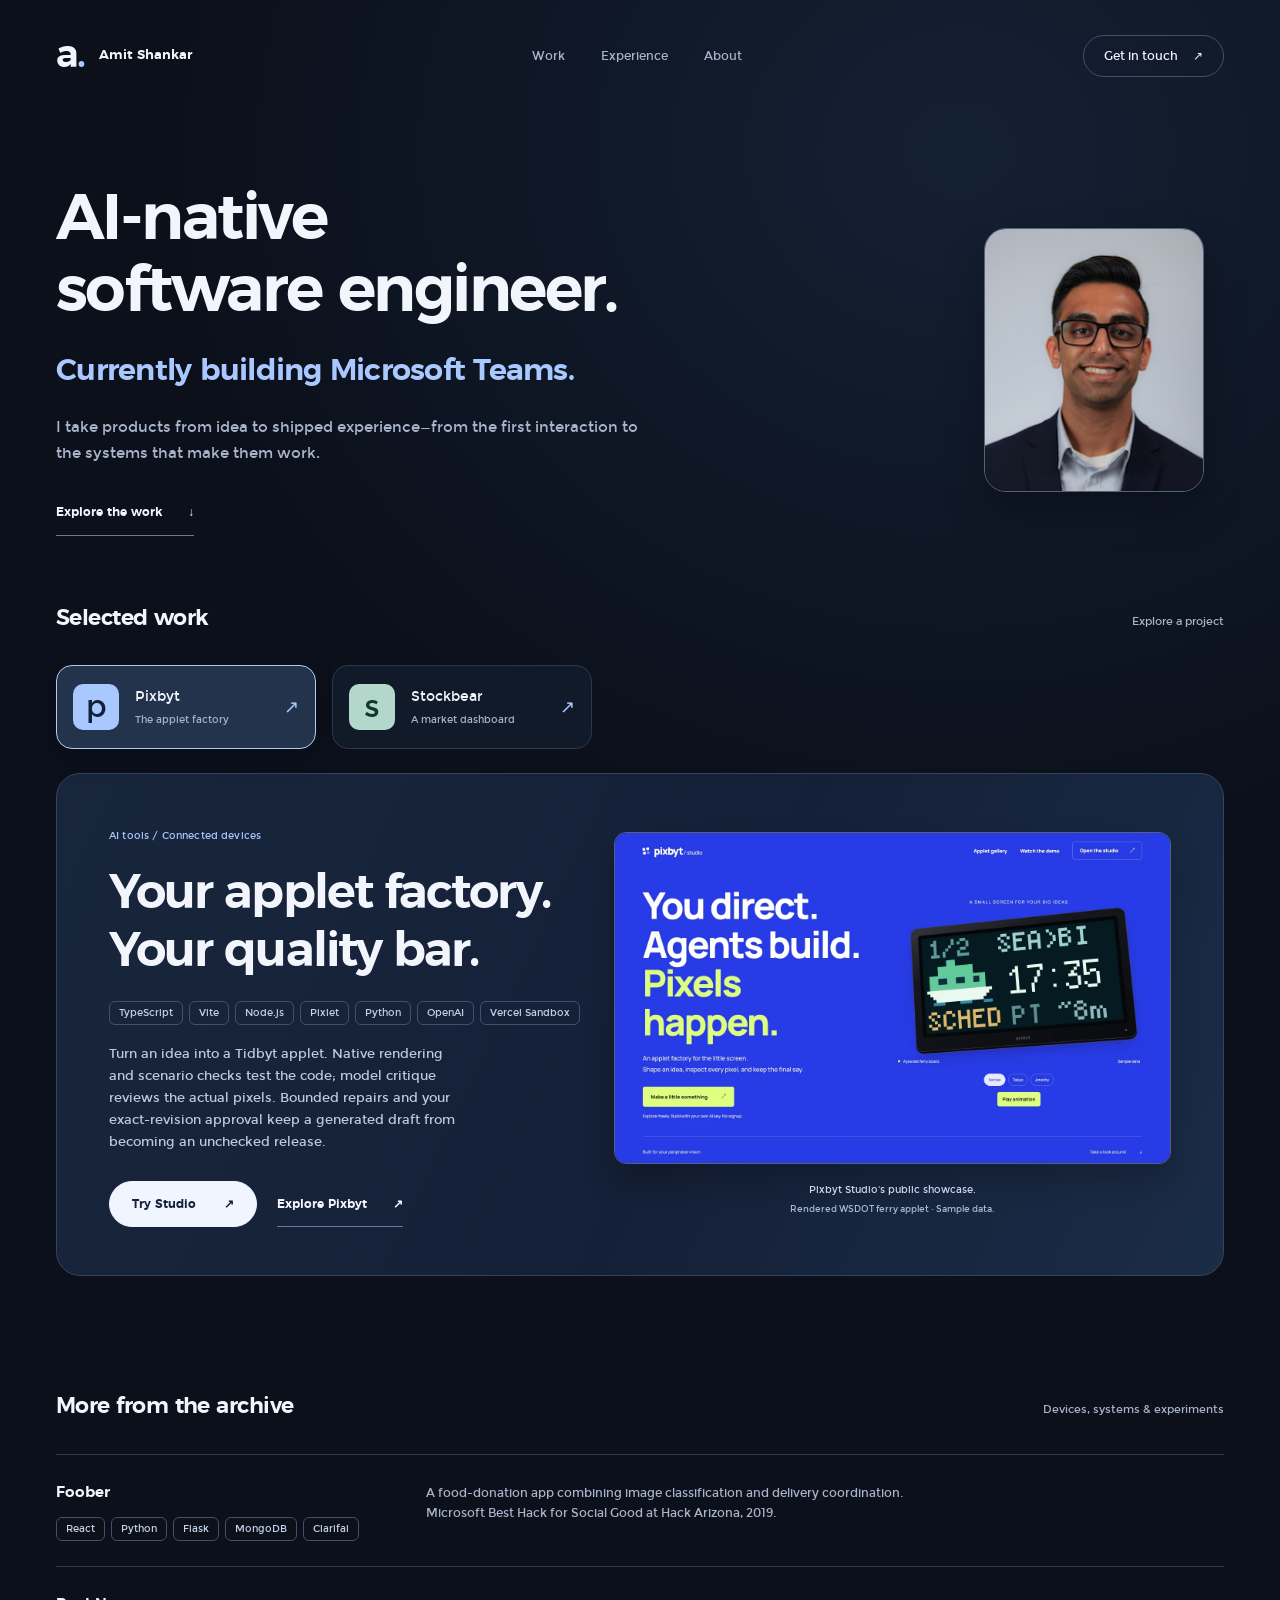
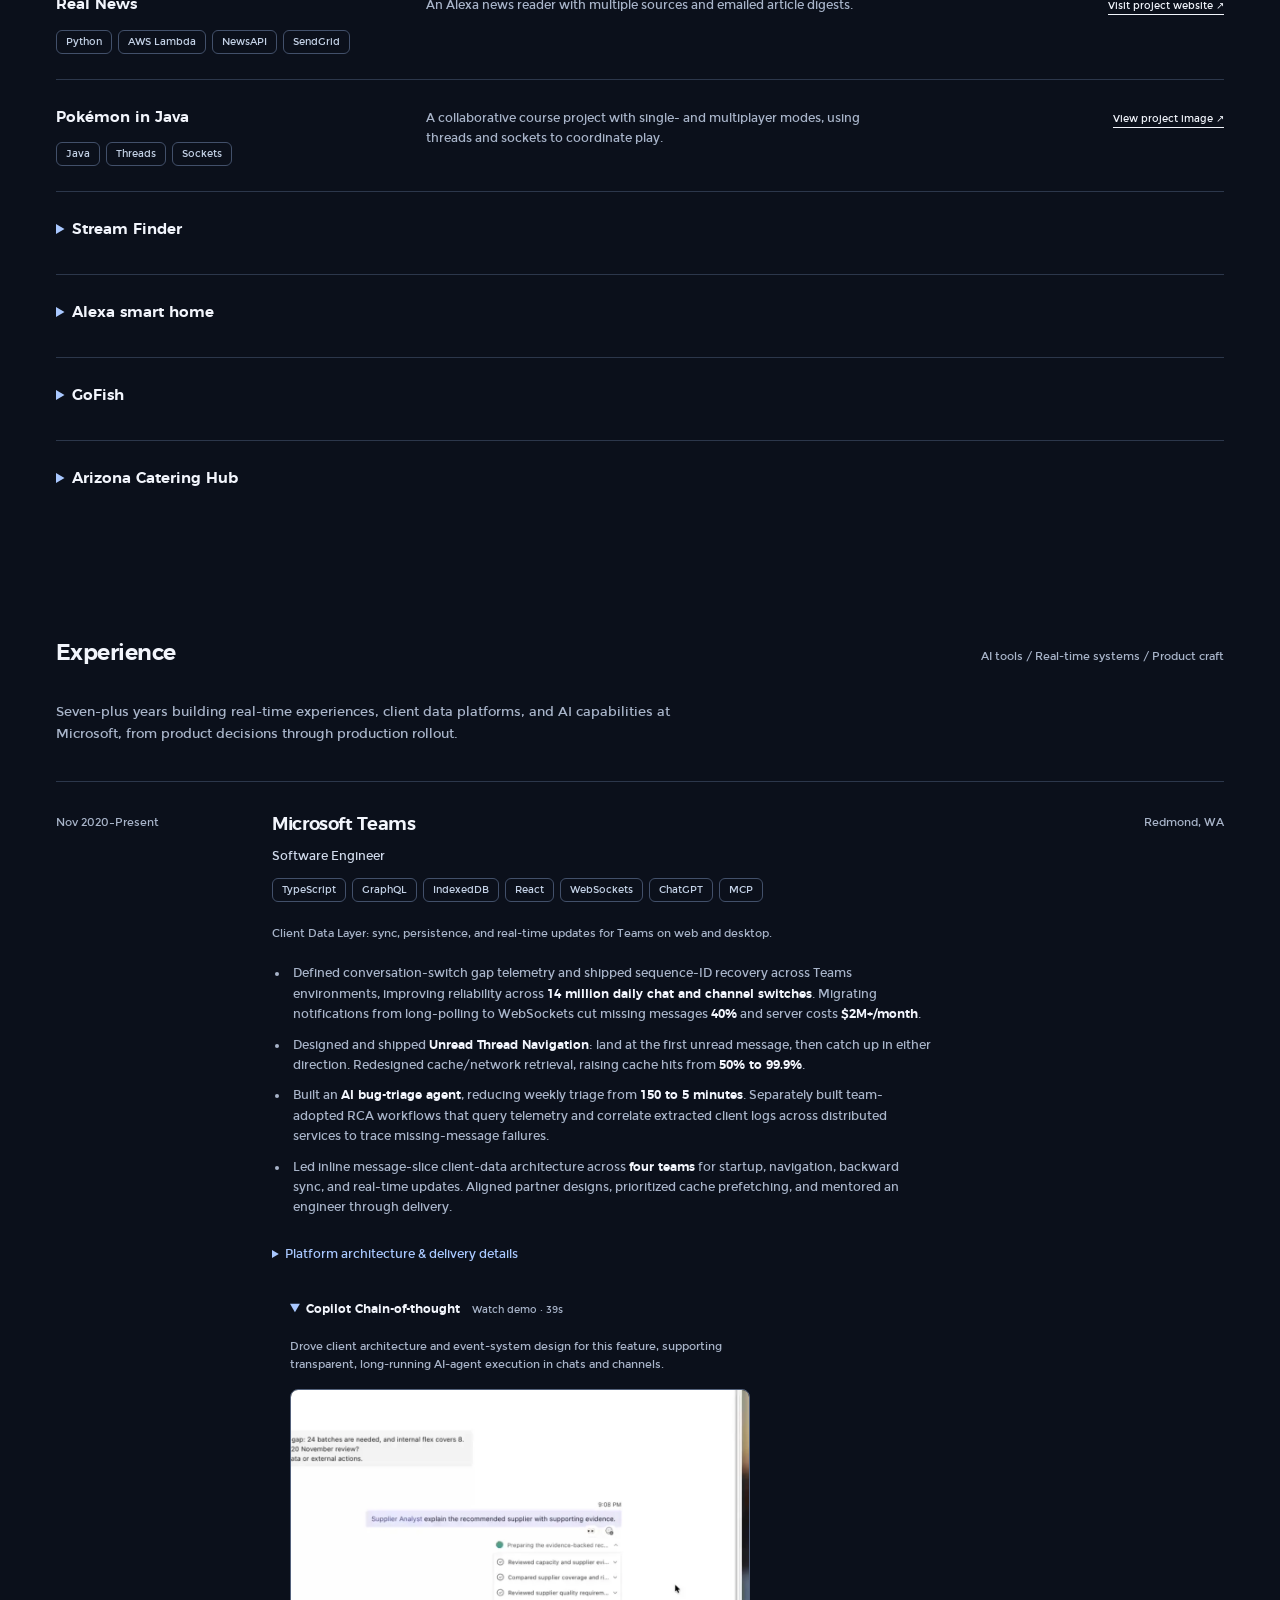
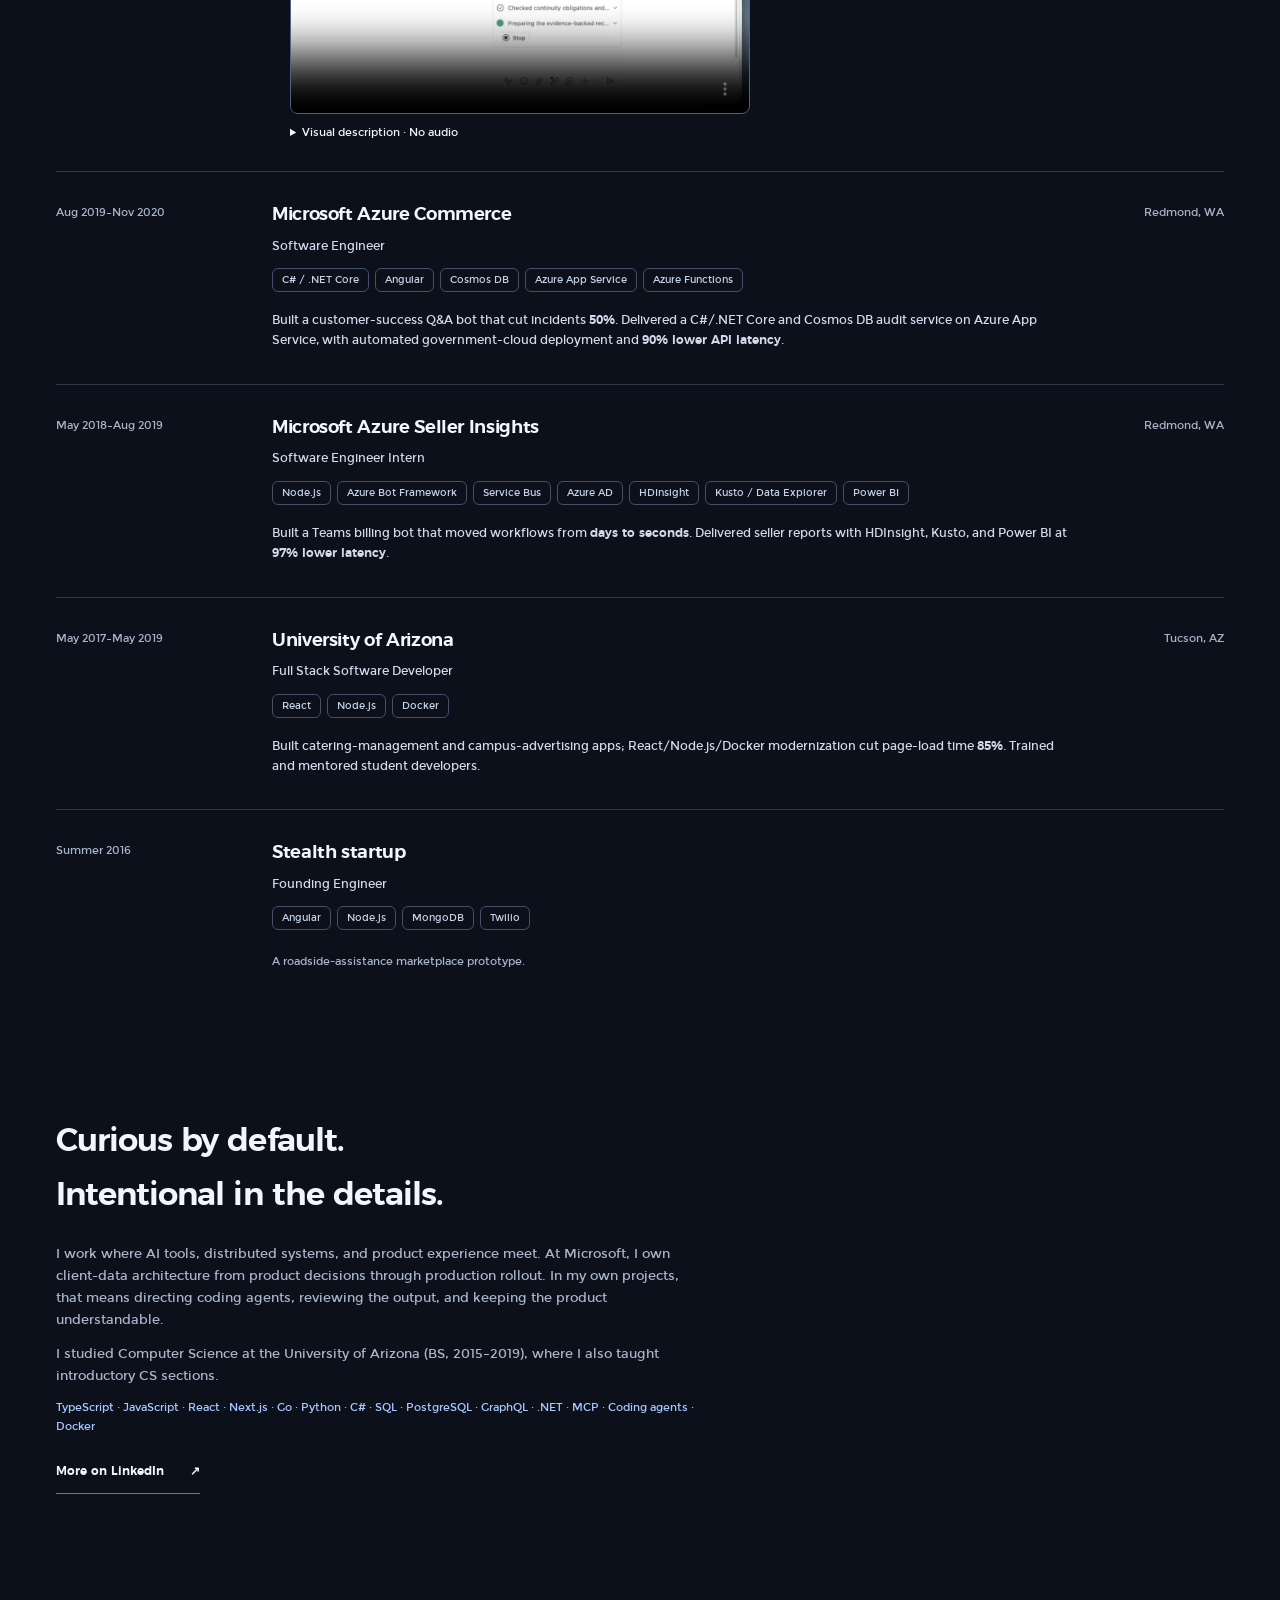
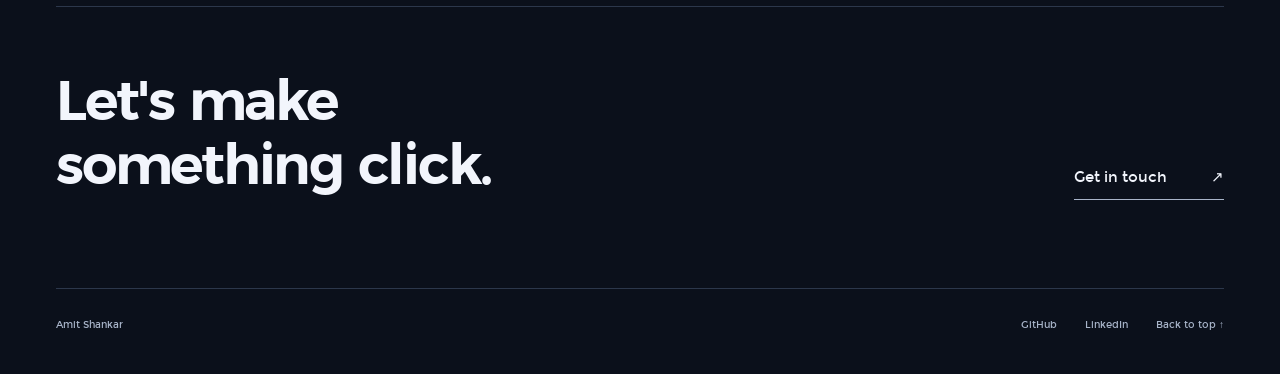
==== commit fda229bf: "Expand résumé-backed experience and project coverage Co-authored-by: Copilot App <223556219+Copilot@" ====
--- a/index.html
+++ b/index.html
@@ -73,7 +73,7 @@
                     <span class="project-category">Web application / Finance</span>
                     <h3>A different lens<br>on the market.</h3>
                     <ul class="stack-chips" aria-label="Technology stack"><li>TypeScript</li><li>Next.js</li><li>React</li><li>Recharts</li><li>Zod</li><li>Vercel</li></ul>
-                    <p>A stock dashboard with watchlists, interactive charts, and SPY comparisons.</p>
+                    <p>A research dashboard with saved, sortable watchlists, ticker charts, and server-rendered return comparisons on shared trading dates. Data source and freshness stay explicit.</p>
                     <p class="demo-disclosure">Synthetic demo — not market data or investment advice.</p>
                     <div class="action-row"><a class="button" href="https://stockbear.vercel.app/">Try synthetic demo <span aria-hidden="true">↗</span></a><a class="quiet-link" href="stockbear.html">Explore Stockbear <span aria-hidden="true">↗</span></a></div>
                 </div>
@@ -96,11 +96,28 @@
 
         <section id="experience" class="experience" aria-labelledby="experience-heading">
             <div class="section-heading"><h2 id="experience-heading">Experience</h2><span>AI tools / Real-time systems / Product craft</span></div>
-            <p class="section-intro">Seven-plus years shipping Microsoft Teams features and distributed systems improvements, alongside LLM-powered investigation tools and independent products built with coding agents.</p>
-            <div class="experience-row"><span>Nov 2020–Present</span><div><h3>Microsoft Teams</h3><p>Software Engineer</p><ul class="stack-chips" aria-label="Technology stack"><li>WebSockets</li><li>ChatGPT</li><li>MCP</li></ul><small>Real-time messaging, client data architecture, and AI-assisted investigation.</small><ul class="impact-list"><li>Built RCA Agent workflows for diagnostic-log extraction, sync-gap detection, and troubleshooting, adopted by the team for on-call.</li><li>Shipped unread-thread navigation and redesigned cache/network retrieval, raising cache hits from <strong>50% to 99.9%</strong>.</li><li>Improved message-gap detection and recovery across <strong>14 million daily chat and channel switches</strong>.</li><li>Led message-slice client-data architecture across four teams and mentored an engineer through delivery.</li></ul>
+            <p class="section-intro">Seven-plus years building real-time experiences, client data platforms, and AI capabilities at Microsoft, from product decisions through production rollout.</p>
+            <div class="experience-row"><span>Nov 2020–Present</span><div><h3>Microsoft Teams</h3><p>Software Engineer</p><ul class="stack-chips" aria-label="Technology stack"><li>TypeScript</li><li>GraphQL</li><li>IndexedDB</li><li>React</li><li>WebSockets</li><li>ChatGPT</li><li>MCP</li></ul><small>Client Data Layer: sync, persistence, and real-time updates for Teams on web and desktop.</small>
+                <ul class="impact-list">
+                    <li>Defined conversation-switch gap telemetry and shipped sequence-ID recovery across Teams environments, improving reliability across <strong>14 million daily chat and channel switches</strong>. Migrating notifications from long-polling to WebSockets cut missing messages <strong>40%</strong> and server costs <strong>$2M+/month</strong>.</li>
+                    <li>Designed and shipped <strong>Unread Thread Navigation</strong>: land at the first unread message, then catch up in either direction. Redesigned cache/network retrieval, raising cache hits from <strong>50% to 99.9%</strong>.</li>
+                    <li>Built an <strong>AI bug-triage agent</strong>, reducing weekly triage from <strong>150 to 5 minutes</strong>. Separately built team-adopted RCA workflows that query telemetry and correlate extracted client logs across distributed services to trace missing-message failures.</li>
+                    <li>Led inline message-slice client-data architecture across <strong>four teams</strong> for startup, navigation, backward sync, and real-time updates. Aligned partner designs, prioritized cache prefetching, and mentored an engineer through delivery.</li>
+                </ul>
+                <details class="experience-depth">
+                    <summary>Platform architecture &amp; delivery details</summary>
+                    <p>The TypeScript/GraphQL Client Data Layer runs in a worker thread on web and desktop. It handles sync, IndexedDB persistence, and real-time updates so the React client can keep its main thread responsive.</p>
+                    <ul class="impact-list">
+                        <li>Designed and built the polling-to-push platform from the ground up, then onboarded Policies, Calendar, and pinned channels. Near-real-time updates replaced repetitive fetches, reducing network calls and cost by <strong>up to 95% on some endpoints</strong>.</li>
+                        <li><strong>Proposed, not shipped:</strong> used unread-distance telemetry to propose a threshold-based latest-message view with a Copilot catch-up card and jump to last read, especially for busy channels.</li>
+                        <li>Cut in-memory database read latency <strong>95%</strong> through seek optimization. Delivered threaded-chat sync, deep-link pagination fixes, and startup improvements with partner teams.</li>
+                        <li>Built LRU pruning and redesigned installed-app caching with partner engineers, cutting P99 memory roughly <strong>95%</strong> and P95 roughly <strong>80%</strong>.</li>
+                        <li>Shipped a wiki-grounded ChatGPT support bot in 2023, prototyped Swagger-to-tool generation for Group Copilot, and taught teammates coding-agent and MCP workflows.</li>
+                    </ul>
+                </details>
                 <details id="copilot-demo" class="experience-demo" open>
                     <summary><h4 id="copilot-demo-heading">Copilot Chain-of-thought</h4><span>Watch demo · 39s</span></summary>
-                    <p id="copilot-demo-caption">A feature I worked on: visible progress alongside Copilot's responses.</p>
+                    <p id="copilot-demo-caption">Drove client architecture and event-system design for this feature, supporting transparent, long-running AI-agent execution in chats and channels.</p>
                     <video controls playsinline preload="metadata" poster="media/copilot/poster.webp" width="1018" height="720" aria-labelledby="copilot-demo-heading" aria-describedby="copilot-demo-caption">
                         <source src="media/copilot/chain-of-thought-demo.mp4" type="video/mp4">
                         Your browser does not support this recording. A visual description follows below.
@@ -108,13 +125,13 @@
                     <details class="experience-demo-description"><summary>Visual description · No audio</summary><p>In this silent, 39-second fictional planning scenario, a user asks a Copilot agent for a recommendation with supporting evidence. The interface displays progress updates and completed steps, followed by a response with citations and conditions. A follow-up asks for an interactive comparison; a compact card appears in the thread and opens into a larger interactive view.</p></details>
                 </details>
             </div><span>Redmond, WA</span></div>
-            <div class="experience-row"><span>Aug 2019–Nov 2020</span><div><h3>Microsoft Azure Commerce</h3><p>Software Engineer</p><ul class="stack-chips" aria-label="Technology stack"><li>C# / .NET Core</li><li>Angular</li><li>Cosmos DB</li><li>Azure Functions</li></ul><small>Customer-support automation, government-cloud auditing, and API performance. A customer-success Q&amp;A bot reduced incidents by 50%.</small></div><span>Redmond, WA</span></div>
-            <div class="experience-row"><span>May 2018–Aug 2019</span><div><h3>Microsoft Azure Seller Insights</h3><p>Software Engineer Intern</p><ul class="stack-chips" aria-label="Technology stack"><li>Node.js</li><li>Azure Bot Service</li><li>HDInsight</li><li>Azure Data Explorer</li></ul><small>Billing-workflow automation and a seller-insights pipeline with 97% lower report latency.</small></div><span>Redmond, WA</span></div>
-            <div class="experience-row"><span>May 2017–May 2019</span><div><h3>University of Arizona</h3><p>Full Stack Software Developer</p><ul class="stack-chips" aria-label="Technology stack"><li>React</li><li>Node.js</li><li>Docker</li></ul><small>Catering-management and campus-advertising apps, stack modernization, and mentoring student developers.</small></div><span>Tucson, AZ</span></div>
+            <div class="experience-row"><span>Aug 2019–Nov 2020</span><div><h3>Microsoft Azure Commerce</h3><p>Software Engineer</p><ul class="stack-chips" aria-label="Technology stack"><li>C# / .NET Core</li><li>Angular</li><li>Cosmos DB</li><li>Azure App Service</li><li>Azure Functions</li></ul><p>Built a customer-success Q&amp;A bot that cut incidents <strong>50%</strong>. Delivered a C#/.NET Core and Cosmos DB audit service on Azure App Service, with automated government-cloud deployment and <strong>90% lower API latency</strong>.</p></div><span>Redmond, WA</span></div>
+            <div class="experience-row"><span>May 2018–Aug 2019</span><div><h3>Microsoft Azure Seller Insights</h3><p>Software Engineer Intern</p><ul class="stack-chips" aria-label="Technology stack"><li>Node.js</li><li>Azure Bot Framework</li><li>Service Bus</li><li>Azure AD</li><li>HDInsight</li><li>Kusto / Data Explorer</li><li>Power BI</li></ul><p>Built a Teams billing bot that moved workflows from <strong>days to seconds</strong>. Delivered seller reports with HDInsight, Kusto, and Power BI at <strong>97% lower latency</strong>.</p></div><span>Redmond, WA</span></div>
+            <div class="experience-row"><span>May 2017–May 2019</span><div><h3>University of Arizona</h3><p>Full Stack Software Developer</p><ul class="stack-chips" aria-label="Technology stack"><li>React</li><li>Node.js</li><li>Docker</li></ul><p>Built catering-management and campus-advertising apps; React/Node.js/Docker modernization cut page-load time <strong>85%</strong>. Trained and mentored student developers.</p></div><span>Tucson, AZ</span></div>
             <div class="experience-row"><span>Summer 2016</span><div><h3>Stealth startup</h3><p>Founding Engineer</p><ul class="stack-chips" aria-label="Technology stack"><li>Angular</li><li>Node.js</li><li>MongoDB</li><li>Twilio</li></ul><small>A roadside-assistance marketplace prototype.</small></div><span></span></div>
         </section>
         <section id="about" class="about" aria-labelledby="about-heading">
-            <div><h2 id="about-heading">Curious by default.<br>Intentional in the details.</h2><p>I work where AI tools, distributed systems, and product experience meet. At Microsoft, that means real-time communication and better investigation workflows. In my own projects, it means directing coding agents, reviewing the output, and keeping the product understandable.</p><p>I studied Computer Science at the University of Arizona (BS, 2015–2019), where I also taught introductory CS sections.</p><p class="skills">TypeScript · Python · Go · C# · React · Next.js · .NET · Postgres · MCP</p><a class="quiet-link" href="https://www.linkedin.com/in/amit-a-shankar/">More on LinkedIn <span aria-hidden="true">↗</span></a></div>
+            <div><h2 id="about-heading">Curious by default.<br>Intentional in the details.</h2><p>I work where AI tools, distributed systems, and product experience meet. At Microsoft, I own client-data architecture from product decisions through production rollout. In my own projects, that means directing coding agents, reviewing the output, and keeping the product understandable.</p><p>I studied Computer Science at the University of Arizona (BS, 2015–2019), where I also taught introductory CS sections.</p><p class="skills">TypeScript · JavaScript · React · Next.js · Go · Python · C# · SQL · PostgreSQL · GraphQL · .NET · MCP · Coding agents · Docker</p><a class="quiet-link" href="https://www.linkedin.com/in/amit-a-shankar/">More on LinkedIn <span aria-hidden="true">↗</span></a></div>
         </section>
         <section class="contact"><h2>Let's make<br>something click.</h2><a href="mailto:amitarunshankar@gmail.com">Get in touch <span aria-hidden="true">↗</span></a></section>
     </main>
--- a/css/portfolio.css
+++ b/css/portfolio.css
@@ -109,6 +109,10 @@
 .experience-row h3{font-size:18px;letter-spacing:-.02em}
 .experience-row p{font-size:12px;color:#d0daeb;margin:5px 0}
 .experience-row small{font-size:11px;color:var(--muted)}
+.experience-depth{margin-top:20px;max-width:660px}
+.experience-depth>summary{cursor:pointer;color:var(--accent);font-size:12px;padding:6px 0}
+.experience-depth>p{margin-top:12px;color:var(--muted)}
+.experience-depth .impact-list{margin-top:12px}
 .experience-demo{max-width:460px;margin:20px 0 0 18px}
 .experience-demo>summary{cursor:pointer;padding:6px 0}
 .experience-demo>summary::marker{color:var(--accent)}
